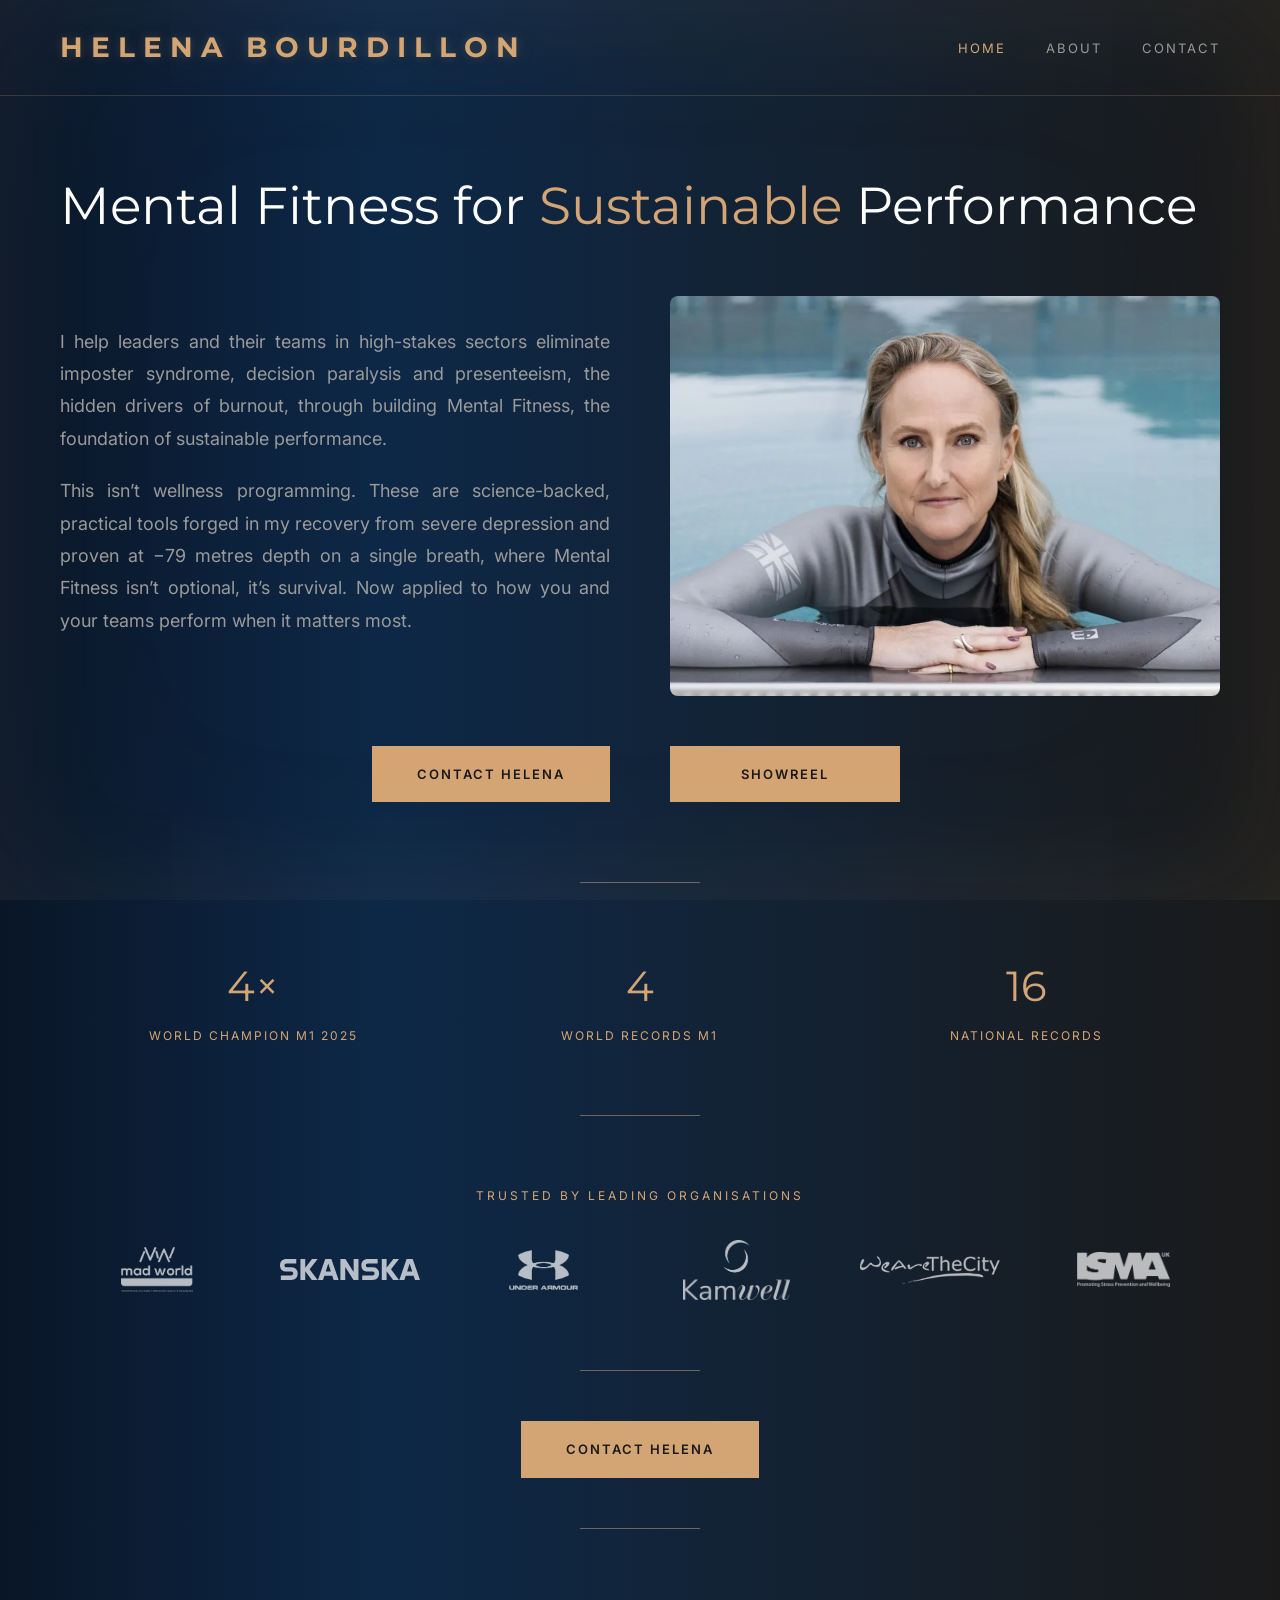
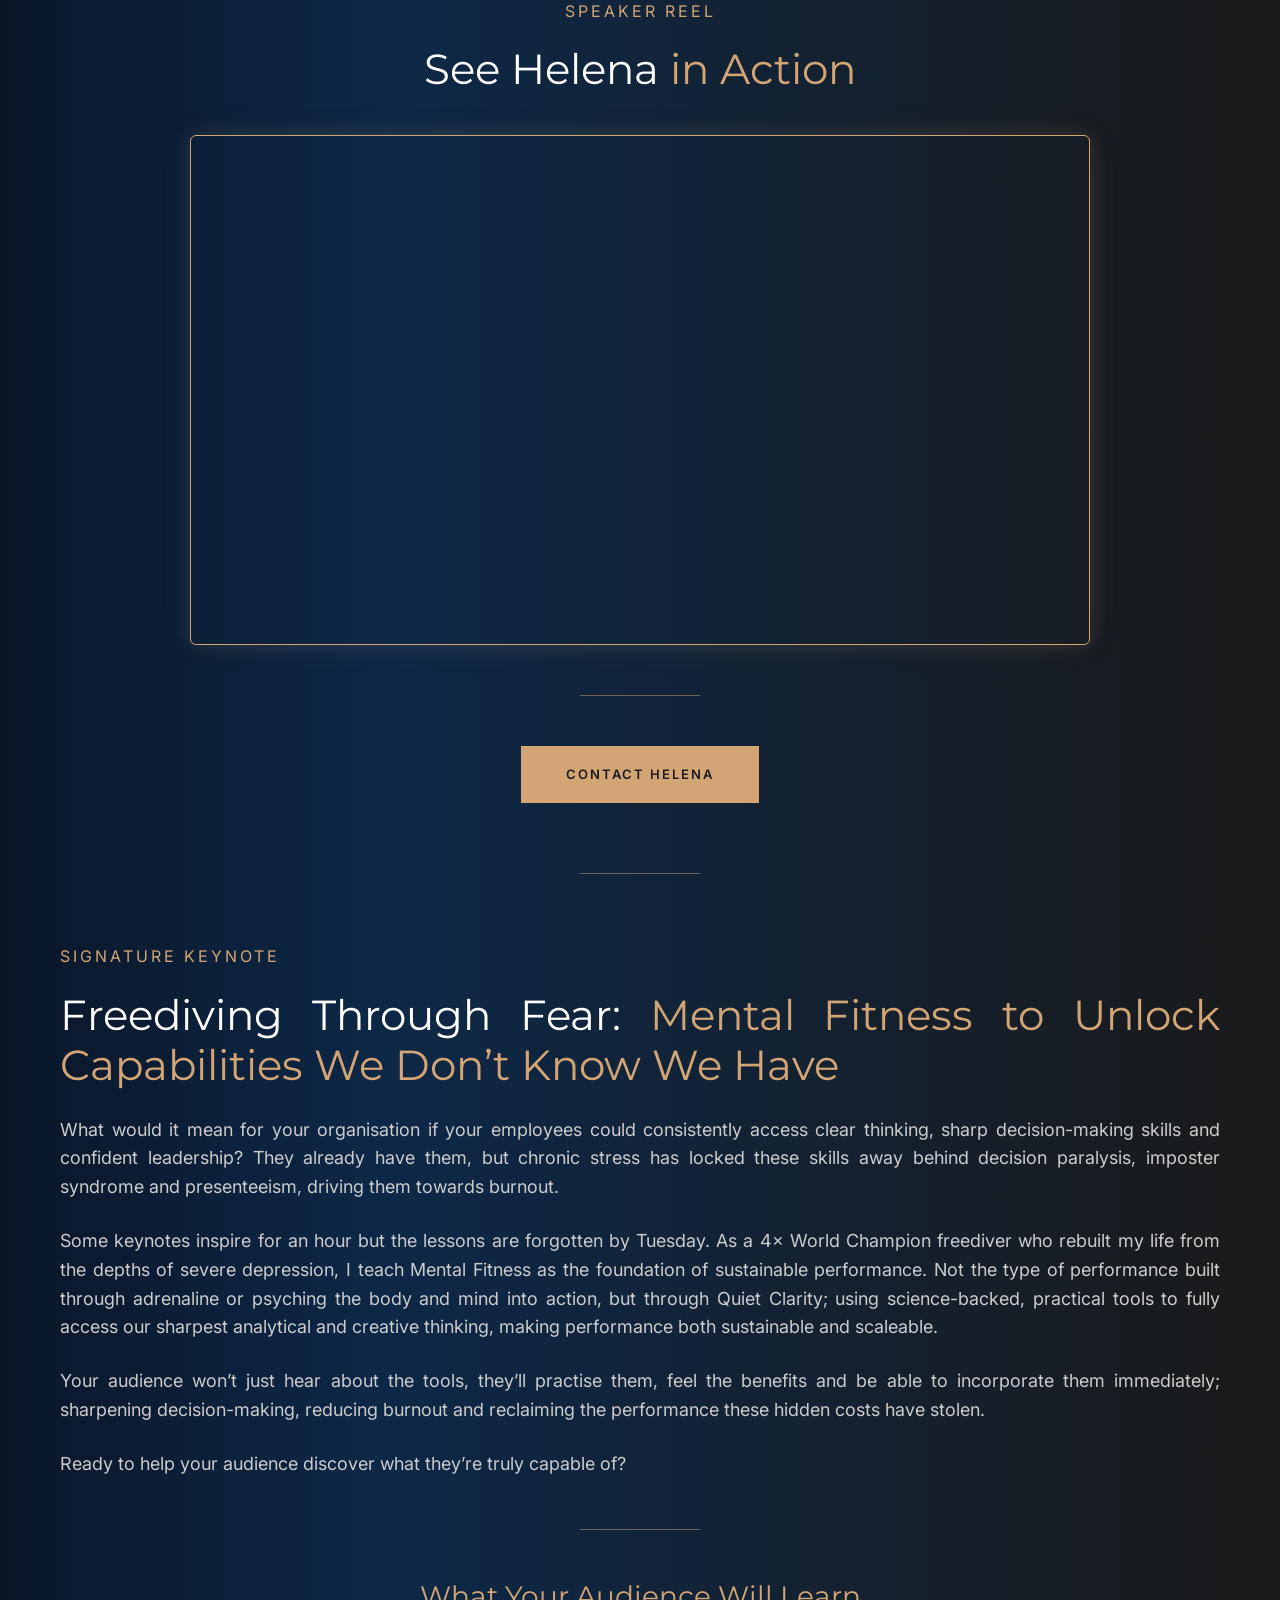
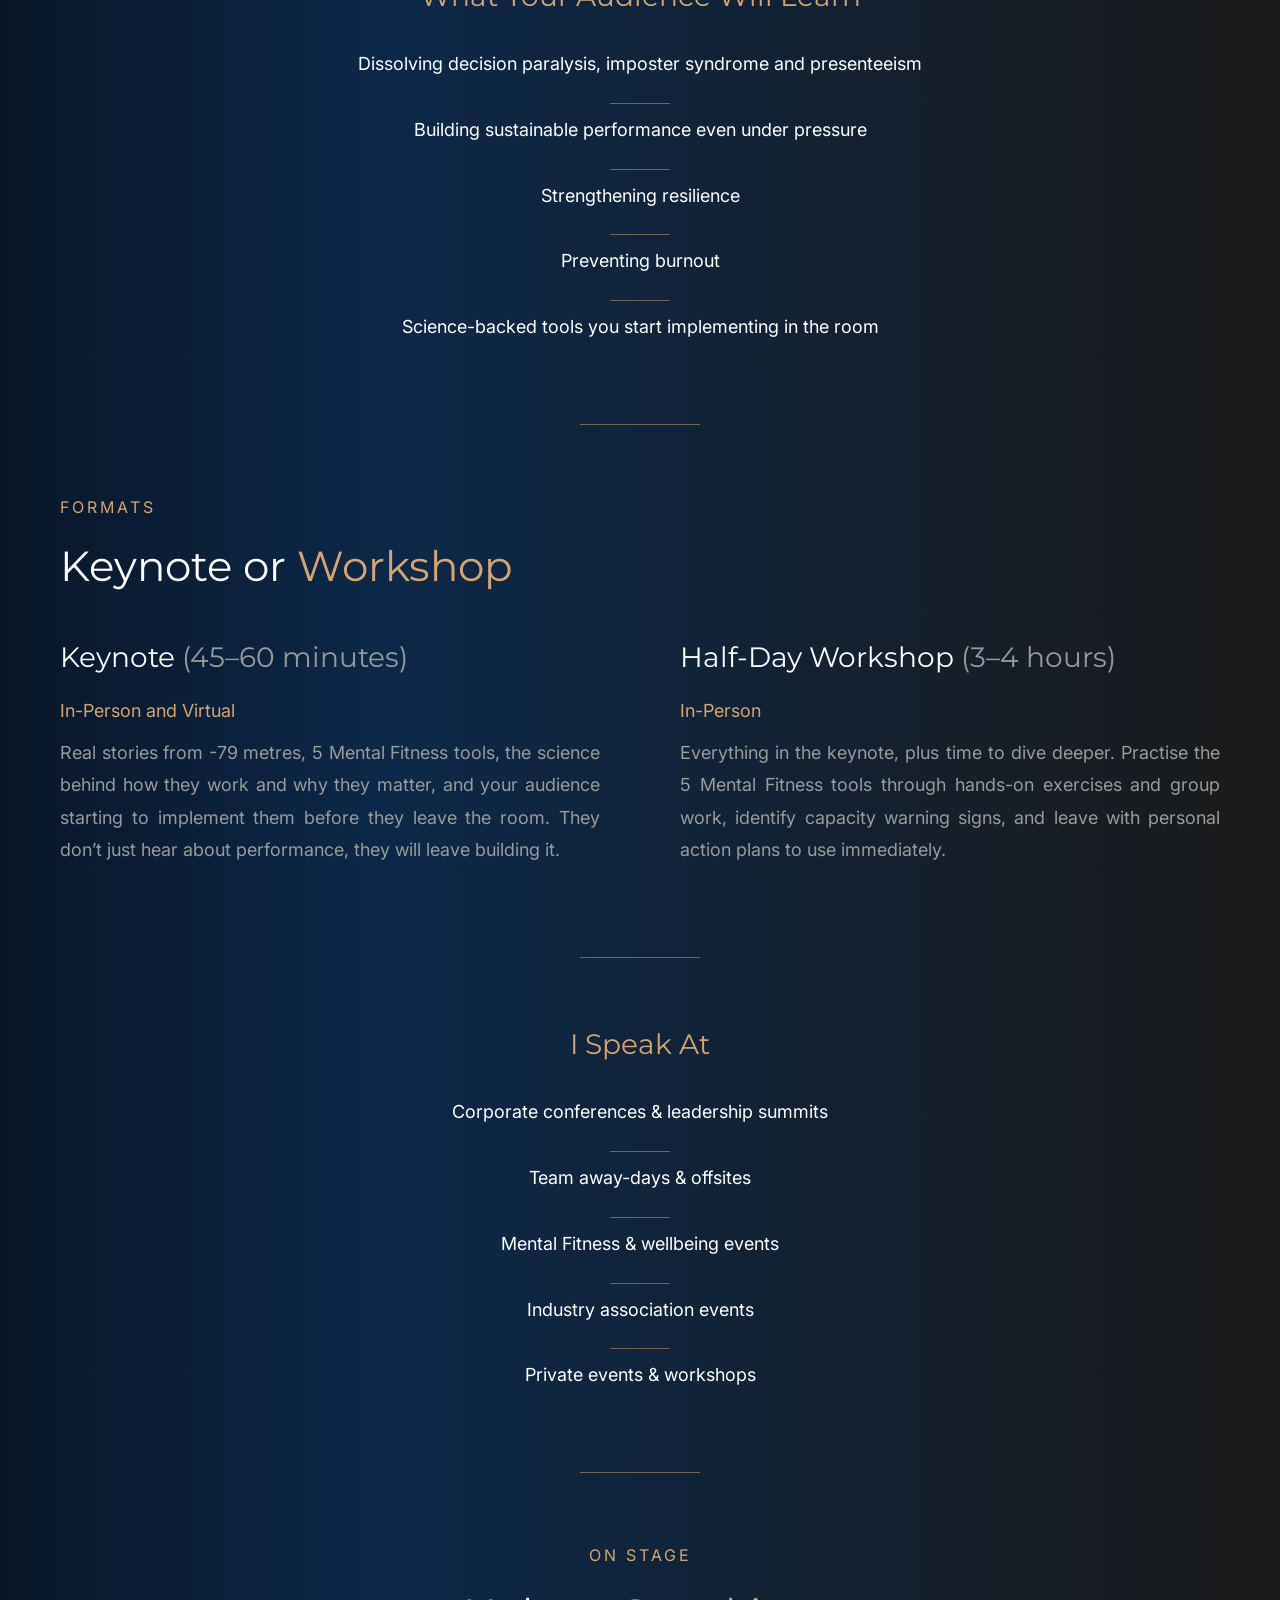
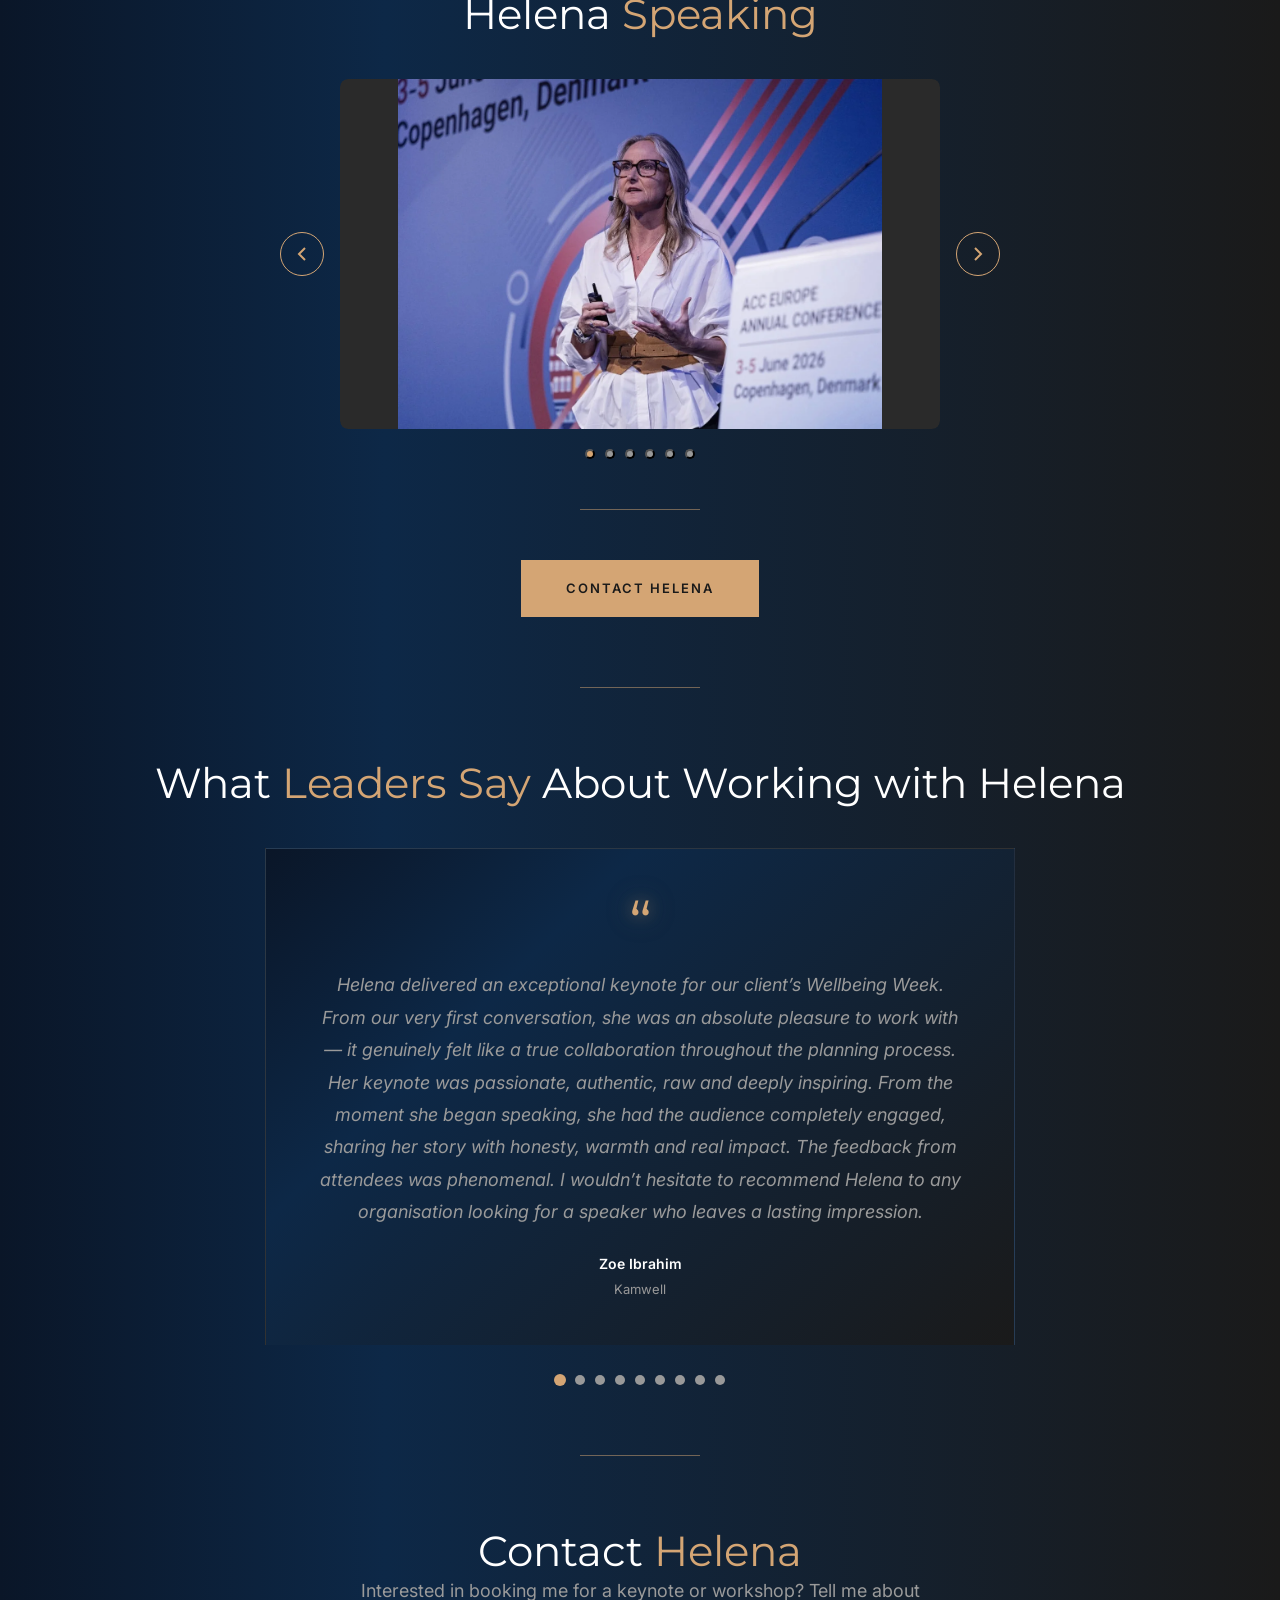
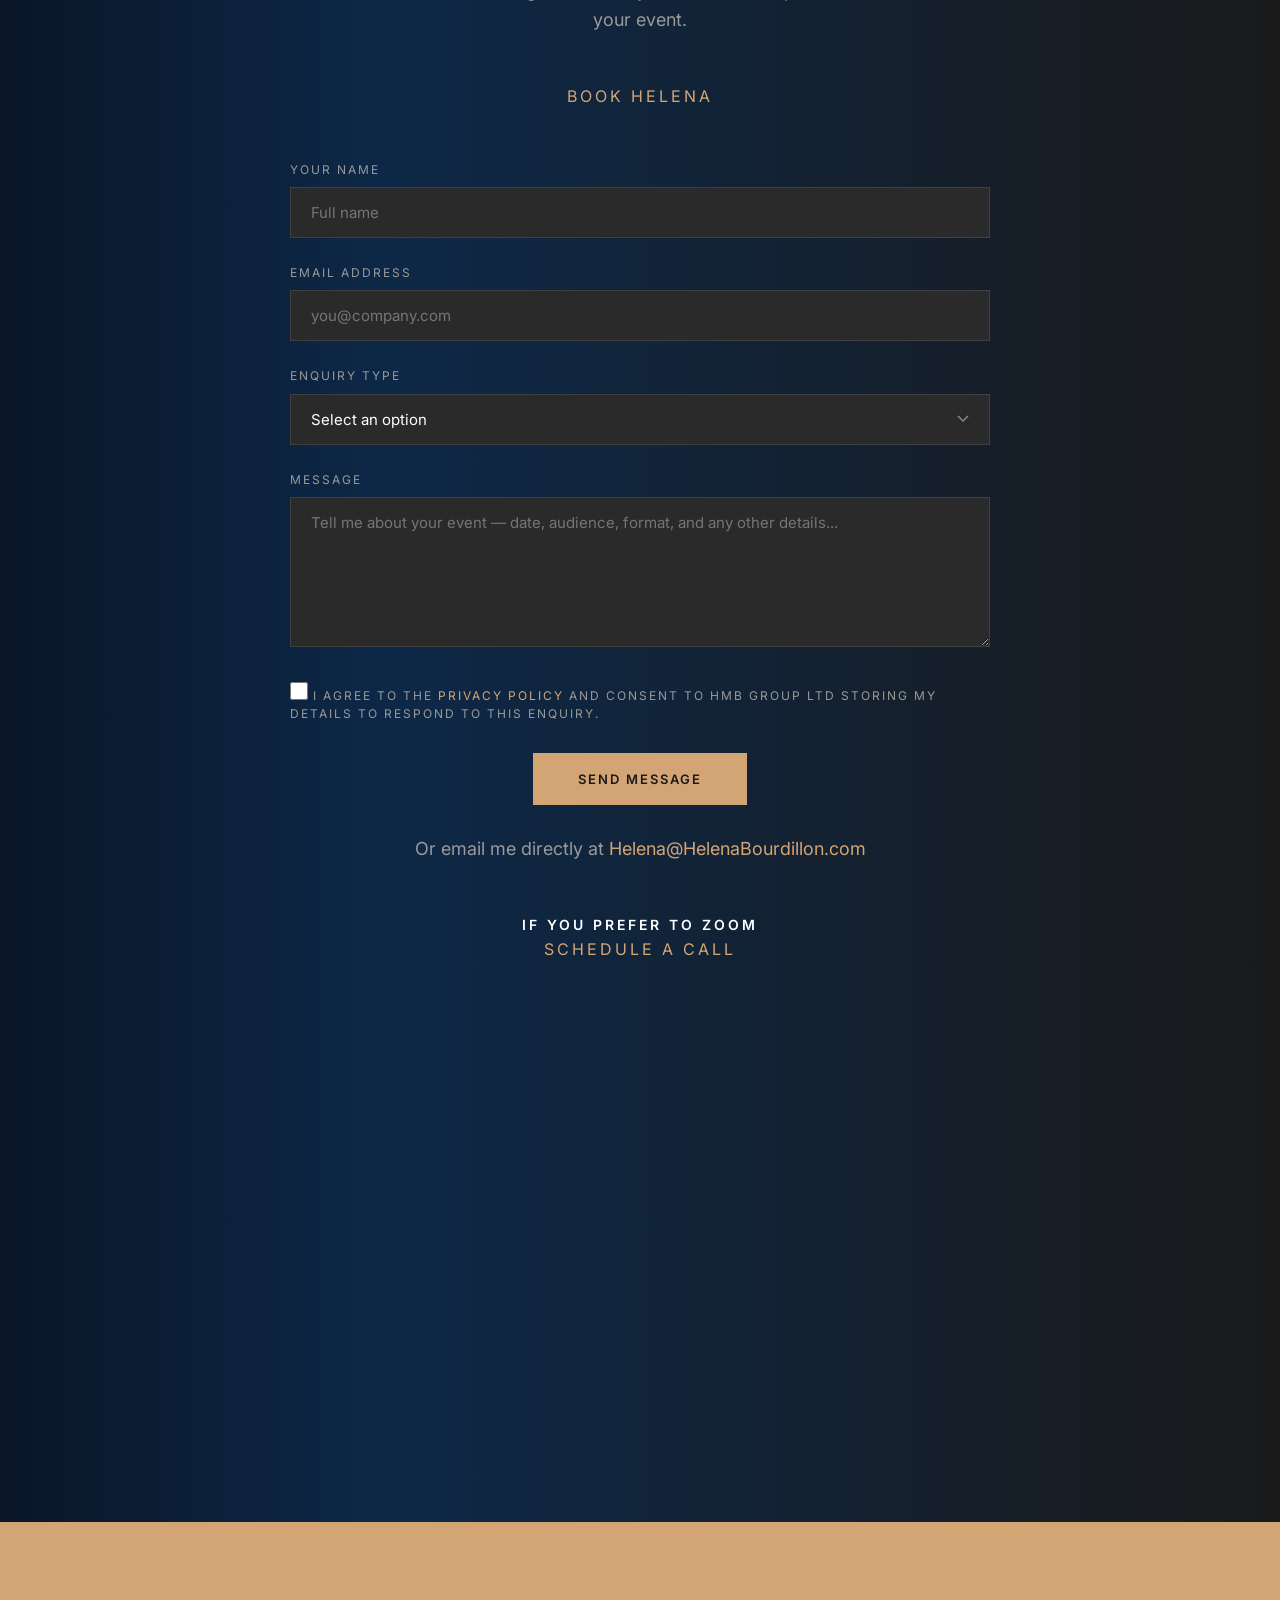
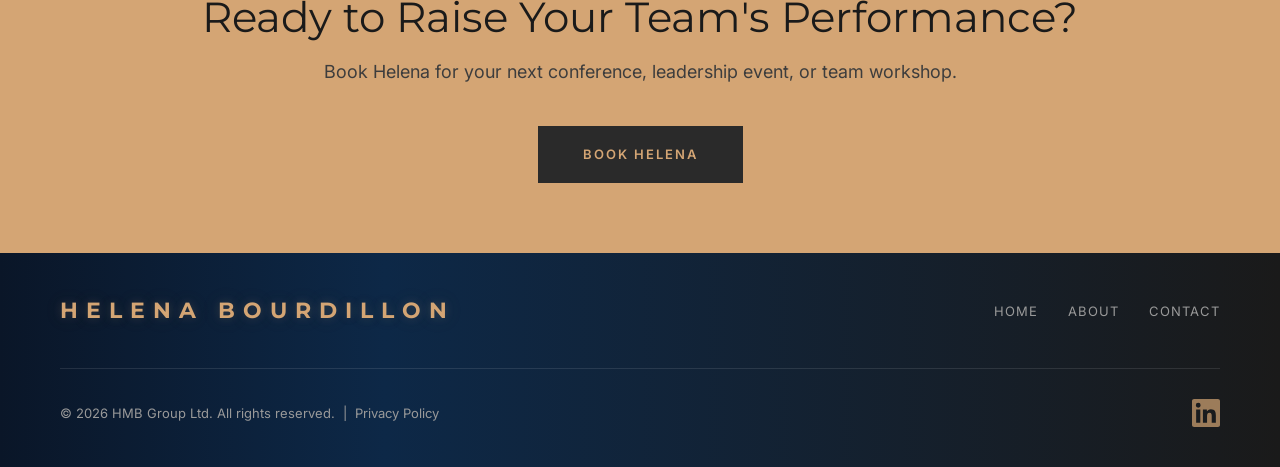
==== index.html @ b1f52c57 "Increase Kamwell logo height to 60px Co-Authored-By: Claude Sonnet 4.6 <noreply@anthropic.com>" ====
<!DOCTYPE html>
<!-- Helena Bourdillon Speaker Site -->
<html lang="en">
<head>
    <meta charset="UTF-8">
    <meta name="viewport" content="width=device-width, initial-scale=1.0">
    <title>Helena Bourdillon — Keynote Speaker | Mental Fitness for High-Stakes Performance</title>
    <meta name="description" content="Helena Bourdillon is a 4x World Champion freediver and keynote speaker helping leaders and teams perform under pressure, prevent burnout, and build lasting resilience.">
    <link rel="canonical" href="https://helenabourdillon.com">
    <meta property="og:title" content="Helena Bourdillon — Keynote Speaker">
    <meta property="og:description" content="Mental Fitness for High-Stakes Performance. 4x World Champion freediver helping leaders thrive under pressure.">
    <meta property="og:type" content="website">
    <meta property="og:url" content="https://helenabourdillon.com">
    <meta property="og:image" content="https://helenabourdillon.com/images/helena-portrait.jpeg">
    <meta property="og:site_name" content="Helena Bourdillon">
    <meta name="twitter:card" content="summary_large_image">
    <meta name="twitter:title" content="Helena Bourdillon — Keynote Speaker">
    <meta name="twitter:description" content="Mental Fitness for High-Stakes Performance. 4x World Champion freediver helping leaders thrive under pressure.">
    <meta name="twitter:image" content="https://helenabourdillon.com/images/helena-portrait.jpeg">
<script type="application/ld+json">
    {
        "@context": "https://schema.org",
        "@type": "Person",
        "name": "Helena Bourdillon",
        "url": "https://helenabourdillon.com",
        "image": "https://helenabourdillon.com/images/helena-portrait.jpeg",
        "jobTitle": "Keynote Speaker",
        "description": "4x World Champion freediver and keynote speaker on mental fitness, resilience, and sustainable performance.",
        "sameAs": [
            "https://www.linkedin.com/in/helenabourdillon/"
        ],
        "knowsAbout": ["Mental Fitness", "Resilience", "High Performance", "Freediving", "Burnout Prevention", "Breathwork"],
        "hasOccupation": {
            "@type": "Occupation",
            "name": "Keynote Speaker"
        },
        "award": [
            "4x World Champion Freediver M1 2025",
            "4x World Record Holder M1",
            "16x National Record Holder"
        ]
    }
    </script>
    <link rel="icon" type="image/x-icon" href="/favicon.ico">
    <link rel="icon" type="image/svg+xml" href="/favicon.svg">
    <link rel="icon" type="image/png" sizes="32x32" href="/favicon-32x32.png">
    <link rel="icon" type="image/png" sizes="16x16" href="/favicon-16x16.png">
    <link rel="apple-touch-icon" sizes="180x180" href="/apple-touch-icon.png">
    <link rel="manifest" href="/site.webmanifest">
    <meta name="theme-color" content="#1a1a1a">
    <link rel="preconnect" href="https://fonts.googleapis.com">
    <link rel="preconnect" href="https://fonts.gstatic.com" crossorigin>
    <link href="https://fonts.googleapis.com/css2?family=Montserrat:wght@400;500;600;700&family=Playfair+Display:wght@400;600;700&family=Inter:wght@300;400;500;600&display=swap" rel="stylesheet" media="print" onload="this.media='all'">
    <link rel="stylesheet" href="css/styles.css">
</head>
<body class="page-home">

    <!-- Navigation -->
    <header class="site-header">
        <a href="index.html" class="logo">HELENA BOURDILLON</a>
        <nav>
            <ul class="nav-links">
                <li><a href="index.html" class="active">Home</a></li>
                <li><a href="about.html">About</a></li>
                <li><a href="#contact">Contact</a></li>
            </ul>
        </nav>
        <button class="nav-toggle" aria-label="Toggle navigation">
            <span></span>
            <span></span>
            <span></span>
        </button>
    </header>

    <main>

    <!-- Hero Section -->
    <section class="hero">
        <h1>Mental Fitness for <span class="gold">Sustainable</span> Performance</h1>
        <div class="hero-content">
            <p>I help leaders and their teams in high-stakes sectors eliminate imposter syndrome, decision paralysis and presenteeism, the hidden drivers of burnout, through building Mental Fitness, the foundation of sustainable performance.</p>
            <p>This isn&rsquo;t wellness programming. These are science-backed, practical tools forged in my recovery from severe depression and proven at &minus;79 metres depth on a single breath, where Mental Fitness isn&rsquo;t optional, it&rsquo;s survival. Now applied to how you and your teams perform when it matters most.</p>
        </div>
        <div class="hero-image">
            <img src="images/helena-portrait.webp" alt="Helena Bourdillon — 4x World Champion Freediver and Keynote Speaker" width="1200" height="747" loading="eager">
        </div>
    </section>

    <div class="hero-buttons">
        <a href="#contact" class="btn btn-primary">Contact Helena</a>
        <a href="#showreel" class="btn btn-primary">Showreel</a>
    </div>

    <div class="section-divider hero-divider"></div>

    <!-- Credentials Strip -->
    <section class="credentials-section">
        <div class="credentials">
            <div class="credential">
                <div class="credential-number">4&times;</div>
                <div class="credential-label">World Champion M1 2025</div>
            </div>
            <div class="credential">
                <div class="credential-number">4</div>
                <div class="credential-label">World Records M1</div>
            </div>
            <div class="credential">
                <div class="credential-number">16</div>
                <div class="credential-label">National Records</div>
            </div>
        </div>
    </section>

    <div class="section-divider credentials-divider"></div>

    <!-- Client Logos -->
    <section class="logos-section">
        <div class="logos-label">Trusted By Leading Organisations</div>
        <div class="logos-grid">
            <img src="images/logos/mad-world-summit-logo-white.webp" alt="MAD World Summit" class="client-logo" style="height: 45px; max-width: 180px;" width="200" height="125" loading="lazy">
            <img src="images/logos/skanska-logo.svg" alt="Skanska" class="client-logo" style="height: 22px;" width="200" height="22" loading="lazy">
            <img src="images/logos/under-armour-logo-white.webp" alt="Under Armour" class="client-logo" style="height: 40px;" width="200" height="117" loading="lazy">
            <img src="images/logos/kamwell-logo.webp" alt="Kamwell" class="client-logo" style="height: 60px;" width="200" height="112" loading="lazy">
            <img src="images/logos/wearethecity-logo-white.webp" alt="WeAreTheCity" class="client-logo" style="height: 28px;" width="200" height="40" loading="lazy">
            <img src="images/logos/isma-logo-white.webp" alt="ISMA" class="client-logo" style="height: 35px;" width="200" height="75" loading="lazy">
        </div>
    </section>

    <!-- Contact Button -->
    <div class="section-divider"></div>
    <div style="text-align: center; padding: 0;">
        <a href="#contact" class="btn btn-primary">Contact Helena</a>
    </div>
    <div class="section-divider"></div>

    <!-- Speaker Showreel -->
    <section id="showreel" class="section" style="text-align: center;">
        <div class="container" style="max-width: 900px;">
            <div class="section-label fade-in">Speaker Reel</div>
            <h2 class="fade-in">See Helena <span class="gold">in Action</span></h2>
            <div class="video-embed fade-in" style="margin: 40px auto;">
                <div style="padding: 56.25% 0 0 0; position: relative;">
                    <iframe src="https://player.vimeo.com/video/1167673586?title=0&byline=0&portrait=0" style="position: absolute; top: 0; left: 0; width: 100%; height: 100%;" frameborder="0" allow="autoplay; fullscreen; picture-in-picture" allowfullscreen title="Helena Bourdillon Speaker Showreel"></iframe>
                </div>
            </div>
            <div class="section-divider"></div>
            <div style="text-align: center; padding: 0;">
                <a href="#contact" class="btn btn-primary">Contact Helena</a>
            </div>
        </div>
    </section>

    <div class="section-divider"></div>

    <!-- Signature Keynote -->
    <section class="section">
        <div class="container">
            <div class="fade-in">
                <div class="section-label">Signature Keynote</div>
                <h2 style="text-align: justify; text-justify: inter-word;">Freediving Through Fear: <span class="gold">Mental Fitness to Unlock Capabilities We Don&rsquo;t Know We Have</span></h2>
                <p style="margin-top: 25px; text-align: justify; color: #cccccc;">What would it mean for your organisation if your employees could consistently access clear thinking, sharp decision-making skills and confident leadership? They already have them, but chronic stress has locked these skills away behind decision paralysis, imposter syndrome and presenteeism, driving them towards burnout.</p>
                <p style="text-align: justify; margin-top: 25px; color: #cccccc;">Some keynotes inspire for an hour but the lessons are forgotten by Tuesday. As a 4&times; World Champion freediver who rebuilt my life from the depths of severe depression, I teach Mental Fitness as the foundation of sustainable performance. Not the type of performance built through adrenaline or psyching the body and mind into action, but through Quiet Clarity; using science-backed, practical tools to fully access our sharpest analytical and creative thinking, making performance both sustainable and scaleable.</p>
                <p style="text-align: justify; margin-top: 25px; color: #cccccc;">Your audience won&rsquo;t just hear about the tools, they&rsquo;ll practise them, feel the benefits and be able to incorporate them immediately; sharpening decision-making, reducing burnout and reclaiming the performance these hidden costs have stolen.</p>
                <p style="text-align: justify; margin-top: 25px; color: #cccccc;">Ready to help your audience discover what they&rsquo;re truly capable of?</p>
            </div>
            <div class="section-divider"></div>
            <div class="fade-in audience-learn" style="margin-top: 0; text-align: center;">
                <h3 style="color: var(--color-gold);">What Your Audience Will Learn</h3>
                <div class="keynote-points-centred">
                    <p>Dissolving decision paralysis, imposter syndrome and presenteeism</p>
                    <p>Building sustainable performance even under pressure</p>
                    <p>Strengthening resilience</p>
                    <p>Preventing burnout</p>
                    <p>Science-backed tools you start implementing in the room</p>
                </div>
            </div>
        </div>
    </section>

    <div class="section-divider"></div>

    <!-- Formats -->
    <section class="section">
        <div class="container">
            <div class="fade-in" style="margin-bottom: 50px;">
                <div class="section-label">Formats</div>
                <h2>Keynote or <span class="gold">Workshop</span></h2>
            </div>
            <div class="content-grid fade-in">
                <div class="content-block">
                    <h3>Keynote <span style="color: var(--color-text-muted);">(45–60 minutes)</span></h3>
                    <p style="color: var(--color-gold); margin-bottom: 10px;">In-Person and Virtual</p>
                    <p>Real stories from -79 metres, 5 Mental Fitness tools, the science behind how they work and why they matter, and your audience starting to implement them before they leave the room. They don&rsquo;t just hear about performance, they will leave building it.</p>
                </div>
                <div class="content-block">
                    <h3>Half-Day Workshop <span style="color: var(--color-text-muted);">(3–4 hours)</span></h3>
                    <p style="color: var(--color-gold); margin-bottom: 10px;">In-Person</p>
                    <p>Everything in the keynote, plus time to dive deeper. Practise the 5 Mental Fitness tools through hands-on exercises and group work, identify capacity warning signs, and leave with personal action plans to use immediately.</p>
                </div>
            </div>
        </div>
    </section>

    <div class="section-divider"></div>

    <!-- I Speak At -->
    <section class="section">
        <div class="container">
            <div class="fade-in" style="text-align: center;">
                <h3 style="color: var(--color-gold);">I Speak At</h3>
                <div class="keynote-points-centred">
                    <p>Corporate conferences &amp; leadership summits</p>
                    <p>Team away-days &amp; offsites</p>
                    <p>Mental Fitness &amp; wellbeing events</p>
                    <p>Industry association events</p>
                    <p>Private events &amp; workshops</p>
                </div>
            </div>
        </div>
    </section>

    <div class="section-divider"></div>

    <!-- Speaking Photos -->
    <section class="section" style="text-align: center;">
        <div class="container" style="max-width: 600px;">
            <div class="section-label fade-in">On Stage</div>
            <h2 class="fade-in">Helena <span class="gold">Speaking</span></h2>
            <div class="image-carousel fade-in" style="margin-top: 40px;">
                <div class="image-carousel-container">
                    <button class="carousel-btn carousel-btn-prev" aria-label="Previous photo">
                        <svg width="24" height="24" viewBox="0 0 24 24" fill="none" stroke="currentColor" stroke-width="2"><polyline points="15 18 9 12 15 6"/></svg>
                    </button>
                    <div class="image-carousel-track">
                        <div class="image-carousel-slide contain active">
                            <img src="images/speaking/acc-copenhagen-1.webp" alt="Helena speaking at ACC Europe Annual Conference, Copenhagen" width="1200" height="800" loading="lazy">
                        </div>
                        <div class="image-carousel-slide">
                            <img src="images/speaking/senior-leaders-summit.webp" alt="Helena speaking at the Senior Leaders Summit" width="2000" height="1372" loading="lazy">
                        </div>
                        <div class="image-carousel-slide">
                            <img src="images/speaking/rics-audience.webp" alt="Helena speaking to an audience at RICS" width="2000" height="1088" loading="lazy">
                        </div>
                        <div class="image-carousel-slide contain">
                            <img src="images/speaking/acc-copenhagen-2.webp" alt="Helena presenting at ACC Europe Annual Conference, Copenhagen" width="1200" height="800" loading="lazy">
                        </div>
                        <div class="image-carousel-slide">
                            <img src="images/speaking/herworld-london.webp" alt="Helena presenting at HERWorld London" width="1061" height="883" loading="lazy">
                        </div>
                        <div class="image-carousel-slide contain">
                            <img src="images/speaking/rics-podium.webp" alt="Helena at the RICS podium" width="1760" height="2000" loading="lazy">
                        </div>
                    </div>
                    <button class="carousel-btn carousel-btn-next" aria-label="Next photo">
                        <svg width="24" height="24" viewBox="0 0 24 24" fill="none" stroke="currentColor" stroke-width="2"><polyline points="9 18 15 12 9 6"/></svg>
                    </button>
                </div>
                <div class="image-carousel-dots"></div>
            </div>
            <div class="section-divider"></div>
            <div style="text-align: center; padding: 0;">
                <a href="#contact" class="btn btn-primary">Contact Helena</a>
            </div>
        </div>
    </section>

    <div class="section-divider"></div>

    <!-- Testimonials -->
    <section class="section">
        <div class="container">
            <h2 style="text-align: center; margin-bottom: 10px;">What <span class="gold">Leaders Say</span> About Working with Helena</h2>
            <div class="carousel fade-in">
                <div class="carousel-container">
                    <button class="carousel-btn carousel-btn-prev" aria-label="Previous testimonial">
                        <svg width="24" height="24" viewBox="0 0 24 24" fill="none" stroke="currentColor" stroke-width="2"><polyline points="15 18 9 12 15 6"/></svg>
                    </button>
                    <div class="carousel-track">
                        <div class="testimonial-card">
                            <div class="testimonial-quote-mark">&ldquo;</div>
                            <p class="testimonial-text">Helena delivered an exceptional keynote for our client&rsquo;s Wellbeing Week. From our very first conversation, she was an absolute pleasure to work with &mdash; it genuinely felt like a true collaboration throughout the planning process. Her keynote was passionate, authentic, raw and deeply inspiring. From the moment she began speaking, she had the audience completely engaged, sharing her story with honesty, warmth and real impact. The feedback from attendees was phenomenal. I wouldn&rsquo;t hesitate to recommend Helena to any organisation looking for a speaker who leaves a lasting impression.</p>
                            <div class="testimonial-author">Zoe Ibrahim</div>
                            <div class="testimonial-role">Kamwell</div>
                        </div>
                        <div class="testimonial-card">
                            <div class="testimonial-quote-mark">&ldquo;</div>
                            <p class="testimonial-text">Engaging, powerful, instructional and practical&hellip; sends a powerful message.</p>
                            <div class="testimonial-author">Karl Petre, Cala</div>
                            <div class="testimonial-role">Leadership Summit @ The Safety, Health and Wellbeing Show</div>
                        </div>
                        <div class="testimonial-card">
                            <div class="testimonial-quote-mark">&ldquo;</div>
                            <p class="testimonial-text">Helena&rsquo;s talk was unforgettable and thought provoking. She showed that we can all overcome really difficult moments in our own personal or business life. People are at the very heart of all high performing teams whether it is an international freediving competition or running a construction business. We need both oxygen and cash to keep us all healthy.</p>
                            <div class="testimonial-author">Keith Jones</div>
                            <div class="testimonial-role">Skanska UK</div>
                        </div>
                        <div class="testimonial-card">
                            <div class="testimonial-quote-mark">&ldquo;</div>
                            <p class="testimonial-text">Each and every one of us is downplaying ourselves. People need to unlock their potential.</p>
                            <div class="testimonial-author">Marcel van Leeuwen</div>
                            <div class="testimonial-role">Under Armour</div>
                        </div>
                        <div class="testimonial-card">
                            <div class="testimonial-quote-mark">&ldquo;</div>
                            <p class="testimonial-text">Very engaging and inspiring. The tools Helena provides are remarkable and very easy to practice. Her story is genuine and beautiful, revealing the true and daily struggles we all have and how powerful our body and mind are to find joy and purpose.</p>
                            <div class="testimonial-author">Cezara Zota</div>
                            <div class="testimonial-role">Under Armour</div>
                        </div>
                        <div class="testimonial-card">
                            <div class="testimonial-quote-mark">&ldquo;</div>
                            <p class="testimonial-text">Insightful, moving and inspiring. Thank you for bravely sharing your story and opening up important discussions around a sensitive issue. I received wonderful feedback about your talk.</p>
                            <div class="testimonial-author">Salma Chaudhury</div>
                            <div class="testimonial-role">British Orthopaedic Association</div>
                        </div>
                        <div class="testimonial-card">
                            <div class="testimonial-quote-mark">&ldquo;</div>
                            <p class="testimonial-text">One of the most authentic, courageous, and determined people I have ever met.</p>
                            <div class="testimonial-author">Patrick Olszowski</div>
                            <div class="testimonial-role">CEO, Light The Fuse</div>
                        </div>
                        <div class="testimonial-card">
                            <div class="testimonial-quote-mark">&ldquo;</div>
                            <p class="testimonial-text">A truly inspiring talk. Helena spoke about her mental health journey and how freediving helped her, sharing techniques to combat anxiety and strengthen mental wellbeing long term. It was a very personal and passionate talk which had a profound resonance with her audience.</p>
                            <div class="testimonial-author">Annie Taylor</div>
                            <div class="testimonial-role">St Giles Gems WI</div>
                        </div>
                        <div class="testimonial-card">
                            <div class="testimonial-quote-mark">&ldquo;</div>
                            <p class="testimonial-text">Helena&rsquo;s unforgettable speech at the International Women&rsquo;s Day event in London was one to remember. She shared her story in an articulate, poignant, compulsive yet funny way which had the large audience gripped. Whether it was revealing her life-long mental struggle with depression and anxiety or depicting what happens during one of her championship free dives, Helena had the crowd in her hand and you could hear a pin drop. What a fantastic person and an even better story!</p>
                            <div class="testimonial-author">Tim Wotton</div>
                            <div class="testimonial-role">Emcee, Pink Petro HERWorld London</div>
                        </div>
                    </div>
                    <button class="carousel-btn carousel-btn-next" aria-label="Next testimonial">
                        <svg width="24" height="24" viewBox="0 0 24 24" fill="none" stroke="currentColor" stroke-width="2"><polyline points="9 18 15 12 9 6"/></svg>
                    </button>
                </div>
                <div class="carousel-dots"></div>
            </div>
        </div>
    </section>

    <div class="section-divider"></div>

    <!-- Contact Section -->
    <section id="contact" class="section">
        <div class="container">
            <div class="page-header" style="padding: 0 0 30px;">
                <h2>Contact <span class="gold">Helena</span></h2>
                <p>Interested in booking me for a keynote or workshop? Tell me about your event.</p>
                <div class="section-label">Book Helena</div>
            </div>
        </div>
        <div class="container" style="max-width: 700px;">
            <div class="fade-in">
                <form action="https://formspree.io/f/mlgwngnw" method="POST" id="contact-form">
                    <input type="text" name="_gotcha" style="display:none" tabindex="-1" autocomplete="off">
                    <div class="form-group">
                        <label for="name">Your Name</label>
                        <input type="text" id="name" name="name" required placeholder="Full name" minlength="2" maxlength="100">
                    </div>
                    <div class="form-group">
                        <label for="email">Email Address</label>
                        <input type="email" id="email" name="email" required placeholder="you@company.com">
                    </div>
                    <div class="form-group">
                        <label for="subject">Enquiry Type</label>
                        <select id="subject" name="subject" required>
                            <option value="" disabled selected>Select an option</option>
                            <option value="Keynote Booking">Keynote Booking</option>
                            <option value="Workshop Enquiry">Workshop Enquiry</option>
                            <option value="Media / Press">Media / Press</option>
                            <option value="Other">Other</option>
                        </select>
                    </div>
                    <div class="form-group">
                        <label for="message">Message</label>
                        <textarea id="message" name="message" required placeholder="Tell me about your event — date, audience, format, and any other details..."></textarea>
                    </div>
                    <div class="form-group form-consent">
                        <label class="consent-label">
                            <input type="checkbox" name="consent" required>
                            <span>I agree to the <a href="privacy.html" style="color: var(--color-gold);">Privacy Policy</a> and consent to HMB Group Ltd storing my details to respond to this enquiry.</span>
                        </label>
                    </div>

                    <div style="text-align: center;">
                        <button type="submit" class="btn btn-primary">Send Message</button>
                    </div>
                </form>
                <p style="text-align: center; margin-top: 30px; color: var(--color-text-secondary);">Or email me directly at <a href="mailto:Helena@HelenaBourdillon.com" style="color: var(--color-gold);">Helena@HelenaBourdillon.com</a></p>
                <p style="text-align: center; margin-top: 50px; margin-bottom: -20px; font-size: 14px; font-weight: 600; color: #ffffff; letter-spacing: 3px; text-transform: uppercase;">If You Prefer to Zoom</p>
            </div>
        </div>
    </section>

    <!-- Book a Call -->
    <section class="section" id="book-a-call" style="padding-top: 0;">
        <div class="container">
            <div class="fade-in" style="text-align: center; margin-bottom: 40px;">
                <div class="section-label">Schedule a Call</div>
            </div>
            <div class="fade-in">
                <!-- Cal inline embed code -->
                <div id="my-cal-inline" style="width:100%;height:500px;overflow:scroll"></div>
                <script type="text/javascript">
                (function (C, A, L) { let p = function (a, ar) { a.q.push(ar); }; let d = C.document; C.Cal = C.Cal || function () { let cal = C.Cal; let ar = arguments; if (!cal.loaded) { cal.ns = {}; cal.q = cal.q || []; d.head.appendChild(d.createElement("script")).src = A; cal.loaded = true; } if (ar[0] === L) { const api = function () { p(api, arguments); }; const namespace = ar[1]; api.q = api.q || []; if(typeof namespace === "string"){cal.ns[namespace] = cal.ns[namespace] || api;p(cal.ns[namespace], ar);p(cal, ["initNamespace", namespace]);} else p(cal, ar); return;} p(cal, ar); }; })(window, "https://app.cal.com/embed/embed.js", "init");
                Cal("init", {origin:"https://cal.com"});
                Cal("inline", {
                  elementOrSelector:"#my-cal-inline",
                  calLink: "helenabourdillon",
                  layout: "month_view",
                  config: {
                    theme: "dark"
                  }
                });
                Cal("ui", {"hideEventTypeDetails":false,"layout":"month_view"});
                </script>
            </div>
        </div>
    </section>

    <!-- Contact CTA -->
    <section class="section-gold">
        <div class="cta-section">
            <h2>Ready to Raise Your Team's Performance?</h2>
            <p>Book Helena for your next conference, leadership event, or team workshop.</p>
            <a href="#contact" class="btn btn-dark">Book Helena</a>
        </div>
    </section>

    </main>

    <!-- Footer -->
    <footer class="site-footer">
        <div class="footer-content">
            <a href="index.html" class="footer-logo">HELENA BOURDILLON</a>
            <ul class="footer-links">
                <li><a href="index.html">Home</a></li>
                <li><a href="about.html">About</a></li>
                <li><a href="#contact">Contact</a></li>
            </ul>
        </div>
        <div class="footer-bottom">
            <span>&copy; 2026 HMB Group Ltd. All rights reserved. &nbsp;|&nbsp; <a href="privacy.html">Privacy Policy</a></span>
            <div class="social-links">
                <a href="https://www.linkedin.com/in/helenabourdillon/" target="_blank" rel="noopener" aria-label="LinkedIn"><svg width="28" height="28" viewBox="0 0 24 24" fill="#d4a574"><path d="M20.447 20.452h-3.554v-5.569c0-1.328-.027-3.037-1.852-3.037-1.853 0-2.136 1.445-2.136 2.939v5.667H9.351V9h3.414v1.561h.046c.477-.9 1.637-1.85 3.37-1.85 3.601 0 4.267 2.37 4.267 5.455v6.286zM5.337 7.433a2.062 2.062 0 01-2.063-2.065 2.064 2.064 0 112.063 2.065zm1.782 13.019H3.555V9h3.564v11.452zM22.225 0H1.771C.792 0 0 .774 0 1.729v20.542C0 23.227.792 24 1.771 24h20.451C23.2 24 24 23.227 24 22.271V1.729C24 .774 23.2 0 22.222 0h.003z"/></svg></a>
            </div>
        </div>
    </footer>

    <script src="js/main.js"></script>
    <script defer src="/_vercel/insights/script.js"></script>
</body>
</html>
---- css/styles.css ----
/* ============================================
   Helena Bourdillon — Speaker Website
   Design System & Styles
   ============================================ */

/* --- CSS Custom Properties --- */
:root {
    --color-bg: #1a1a1a;
    --color-bg-dark: #0d0d0d;
    --color-bg-elevated: #2a2a2a;
    --color-gold: #d4a574;
    --color-gold-hover: #e8c49a;
    --color-text: #ffffff;
    --color-text-secondary: #9a9a9a;
    --color-text-muted: #999999;
    --color-text-subtle: #aaaaaa;
    --color-border-gold: rgba(212, 165, 116, 0.2);
    --color-border-light: rgba(255, 255, 255, 0.1);
    --font-heading: 'Montserrat', sans-serif;
    --font-body: 'Inter', sans-serif;
    --font-logo: 'Montserrat', sans-serif;
}

/* --- Reset & Base --- */
*, *::before, *::after {
    margin: 0;
    padding: 0;
    box-sizing: border-box;
}

html {
    scroll-behavior: smooth;
}

body {
    font-family: var(--font-body);
    font-size: 18px;
    background: var(--color-bg);
    color: var(--color-text);
    line-height: 1.6;
    -webkit-font-smoothing: antialiased;
    -moz-osx-font-smoothing: grayscale;
}

/* --- Subtle Gold Edge Glow (Vignette) --- */
body::after {
    content: '';
    position: fixed;
    top: 0;
    left: 0;
    width: 100vw;
    height: 100vh;
    pointer-events: none;
    z-index: 9999;
    box-shadow: inset 0 0 120px rgba(232, 196, 154, 0.06),
                inset 0 0 300px rgba(232, 196, 154, 0.03);
}

img {
    max-width: 100%;
    height: auto;
    display: block;
}

a {
    color: inherit;
    text-decoration: none;
}

/* --- Typography --- */
h1, h2, h3, h4 {
    font-family: var(--font-heading);
    font-weight: 400;
    line-height: 1.2;
}

h1 { font-size: 52px; }
h2 { font-size: 42px; }
h3 { font-size: 28px; }
h4 { font-size: 20px; }

.gold { color: var(--color-gold); }

/* --- Buttons --- */
.btn {
    display: inline-block;
    padding: 18px 45px;
    font-size: 13px;
    letter-spacing: 2px;
    text-transform: uppercase;
    font-weight: 600;
    font-family: var(--font-body);
    transition: all 0.3s ease;
    cursor: pointer;
    border: none;
}

.btn-primary {
    background: var(--color-gold);
    color: var(--color-bg);
}

.btn-primary:hover {
    background: var(--color-gold-hover);
}

.btn-outline {
    background: transparent;
    border: 1px solid var(--color-gold);
    color: var(--color-gold);
}

.btn-outline:hover {
    background: var(--color-gold);
    color: var(--color-bg);
}

.btn-dark {
    background: var(--color-bg-elevated);
    color: var(--color-gold);
}

.btn-dark:hover {
    background: #333333;
    color: var(--color-gold-hover);
}

/* --- Navigation --- */
.site-header {
    display: flex;
    justify-content: space-between;
    align-items: center;
    padding: 25px 60px;
    border-bottom: 1px solid var(--color-border-gold);
    position: relative;
    z-index: 100;
}

.site-header.scrolled {
    background: rgba(10, 22, 40, 0.95);
    backdrop-filter: blur(10px);
    position: fixed;
    top: 0;
    left: 0;
    right: 0;
}

.logo {
    font-family: var(--font-logo);
    font-size: 28px;
    font-weight: 700;
    color: var(--color-gold);
    letter-spacing: 8px;
    text-transform: uppercase;
    text-shadow: 0 0 10px rgba(212, 165, 116, 0.2), 0 0 25px rgba(212, 165, 116, 0.12);
}

.nav-links {
    display: flex;
    gap: 40px;
    list-style: none;
}

.nav-links a {
    color: #999;
    font-size: 13px;
    letter-spacing: 2px;
    text-transform: uppercase;
    transition: color 0.3s;
}

.nav-links a:hover,
.nav-links a.active {
    color: var(--color-gold);
}

.nav-toggle {
    display: none;
    background: none;
    border: none;
    cursor: pointer;
    padding: 5px;
}

.nav-toggle span {
    display: block;
    width: 28px;
    height: 2px;
    background: var(--color-gold);
    margin: 6px 0;
    transition: all 0.3s;
}

.nav-toggle.open span:nth-child(1) {
    transform: rotate(45deg) translate(5px, 6px);
}

.nav-toggle.open span:nth-child(2) {
    opacity: 0;
}

.nav-toggle.open span:nth-child(3) {
    transform: rotate(-45deg) translate(5px, -6px);
}

/* --- Page Background Gradients --- */
.page-home,
.page-about {
    background: linear-gradient(to right, #0a1628 0%, #0d2847 30%, #1a1a1a 100%);
}

/* --- Hero Section --- */
.hero {
    display: grid;
    grid-template-columns: 1fr 1fr;
    align-items: start;
    padding: 60px;
    padding-top: 80px;
    padding-bottom: 30px;
    gap: 30px 60px;
}

.hero h1 {
    grid-column: 1 / -1;
    margin-bottom: 30px;
    line-height: 1.15;
}

.hero-content {
    display: flex;
    flex-direction: column;
    align-items: center;
    padding-top: 30px;
}

.hero-content p {
    font-size: 18px;
    color: var(--color-text-secondary);
    line-height: 1.8;
    margin-bottom: 20px;
    text-align: justify;
    align-self: stretch;
}

.hero-content p:last-of-type {
    margin-bottom: 0;
}

.hero-buttons {
    display: grid;
    grid-template-columns: 1fr 1fr;
    gap: 60px;
    padding: 20px 60px 30px;
}

.hero-buttons .btn {
    text-align: center;
    min-width: 230px;
}

.hero-buttons .btn:first-child {
    justify-self: end;
}

.hero-buttons .btn:last-child {
    justify-self: start;
}

.hero-image {
    height: 400px;
    border-radius: 8px;
    overflow: hidden;
}

.hero-image img {
    width: 100%;
    height: 100%;
    object-fit: cover;
    object-position: center top;
}

/* --- Credentials Strip --- */
.credentials-section {
    padding: 20px 60px;
}

.credentials {
    display: grid;
    grid-template-columns: repeat(3, 1fr);
    justify-items: center;
    max-width: 1200px;
    margin: 0 auto;
    text-align: center;
}

.credential-number {
    font-family: var(--font-heading);
    font-size: 42px;
    color: var(--color-gold);
}

.credential-label {
    font-size: 12px;
    color: var(--color-gold);
    text-transform: uppercase;
    letter-spacing: 2px;
    margin-top: 5px;
}

/* --- Client Logos --- */
.logos-section {
    background: transparent;
    padding: 20px 60px;
}

.logos-label {
    text-align: center;
    font-size: 12px;
    color: var(--color-gold);
    letter-spacing: 3px;
    text-transform: uppercase;
    margin-bottom: 35px;
}

.logos-grid {
    display: grid;
    grid-template-columns: repeat(6, 1fr);
    align-items: center;
    justify-items: center;
    max-width: 1200px;
    margin: 0 auto;
}

.client-logo {
    height: 30px;
    width: auto;
    max-width: 140px;
    object-fit: contain;
    filter: brightness(0) invert(1);
    opacity: 0.7;
    transition: opacity 0.3s;
}

.client-logo:hover {
    opacity: 1;
}

/* --- Section Divider --- */
.section-divider {
    width: 120px;
    height: 1px;
    background: var(--color-gold);
    margin: 50px auto;
    opacity: 0.5;
}

/* --- Section Styles --- */
.section {
    padding: 20px 60px;
}

.section-dark {
    background: var(--color-bg-dark);
}

.section-gold {
    background: var(--color-gold);
    color: var(--color-bg);
}

.section-label {
    font-size: 16px;
    color: var(--color-gold);
    letter-spacing: 3px;
    text-transform: uppercase;
    margin-bottom: 20px;
}

.section-title {
    margin-bottom: 20px;
}

.section-subtitle {
    font-size: 18px;
    color: var(--color-text-secondary);
    line-height: 1.8;
    max-width: 700px;
    text-align: justify;
}

.container {
    max-width: 1200px;
    margin: 0 auto;
}

/* --- Keynote Teaser --- */
.keynote-grid {
    display: grid;
    grid-template-columns: 1fr 1fr;
    gap: 50px;
    align-items: end;
    margin-top: 0;
}

.keynote-points {
    list-style: none;
    margin-top: 5px;
}

.keynote-points li {
    padding: 5px 0;
    padding-left: 30px;
    position: relative;
    color: var(--color-text-secondary);
    font-size: 18px;
    line-height: 1.6;
}

.keynote-points li::before {
    content: '';
    position: absolute;
    left: 0;
    top: 12px;
    width: 8px;
    height: 8px;
    background: var(--color-gold);
    border-radius: 50%;
}

.home-mobile-points {
    display: none;
}

/* --- I Speak At Grid --- */
.speak-at-grid {
    display: grid;
    grid-template-columns: 1fr 1fr;
    gap: 15px 60px;
    max-width: 700px;
    margin: 30px auto 0;
    text-align: center;
}

.speak-at-grid p {
    color: var(--color-text-secondary);
    font-size: 18px;
    margin: 0;
}

.keynote-points-centred {
    margin-top: 25px;
}

.keynote-points-centred p {
    color: #ffffff;
    font-size: 18px;
    font-weight: 400;
    line-height: 1.6;
    padding: 12px 0;
    text-align: center;
    margin: 0;
}

.keynote-points-centred p + p::before {
    content: '';
    display: block;
    width: 60px;
    height: 1px;
    background: var(--color-gold);
    opacity: 0.5;
    margin: 0 auto 12px;
}

/* --- Image Carousel --- */
.image-carousel-container {
    position: relative;
    display: flex;
    align-items: center;
    gap: 20px;
}

.image-carousel-track {
    position: relative;
    width: 100%;
    overflow: hidden;
    border-radius: 8px;
}

.image-carousel-slide {
    display: none;
    width: 100%;
    background: var(--color-bg-elevated);
    border-radius: 8px;
    height: 350px;
}

.image-carousel-slide.active {
    display: block;
}

.image-carousel-slide img {
    width: 100%;
    height: 100%;
    object-fit: cover;
    border-radius: 8px;
}

.image-carousel-slide.contain img {
    object-fit: contain;
}

.image-carousel-slide.crop-top img {
    object-position: top;
}

.image-carousel-dots {
    display: flex;
    justify-content: center;
    gap: 10px;
    margin-top: 20px;
}

.image-carousel-dots .dot {
    width: 10px;
    height: 10px;
    border-radius: 50%;
    background: var(--color-text-muted);
    cursor: pointer;
    transition: background 0.3s;
}

.image-carousel-dots .dot.active {
    background: var(--color-gold);
}

/* --- Video Embed --- */
.video-embed {
    border: 1px solid var(--color-gold);
    border-radius: 6px;
    padding: 4px;
    box-shadow: 0 0 20px rgba(212, 165, 116, 0.15), 0 0 40px rgba(212, 165, 116, 0.05);
}

.video-embed > div {
    border-radius: 4px;
    overflow: hidden;
}

/* --- Testimonials Carousel --- */
.carousel {
    margin-top: 40px;
    max-width: 750px;
    margin-left: auto;
    margin-right: auto;
}

.carousel-container {
    position: relative;
    overflow: hidden;
    transition: height 0.45s ease;
}

.carousel-track {
    display: flex;
    transition: transform 0.45s ease;
}

.testimonial-card {
    width: 100%;
    min-width: 100%;
    flex: 0 0 100%;
    background: linear-gradient(135deg, #0a1628 0%, #0d2847 30%, #1a1a1a 100%);
    padding: 45px 50px;
    border: 1px solid var(--color-border-light);
    position: relative;
    box-sizing: border-box;
    text-align: center;
    display: flex;
    flex-direction: column;
    justify-content: center;
}

.testimonial-quote-mark {
    font-family: var(--font-heading);
    font-size: 60px;
    color: var(--color-gold);
    line-height: 1;
    margin-bottom: 15px;
    text-align: center;
    text-shadow: 0 0 15px rgba(212, 165, 116, 0.4), 0 0 30px rgba(212, 165, 116, 0.35);
}

.testimonial-text {
    font-size: 18px;
    color: var(--color-text-secondary);
    line-height: 1.8;
    font-style: italic;
    text-align: center;
    margin-bottom: 25px;
}

.testimonial-author {
    font-weight: 600;
    font-size: 14px;
    color: var(--color-text);
}

.testimonial-role {
    font-size: 13px;
    color: var(--color-text-muted);
    margin-top: 3px;
}

/* Carousel arrows */
.carousel-btn {
    position: absolute;
    top: 50%;
    transform: translateY(-50%);
    background: none;
    border: 1px solid var(--color-gold);
    color: var(--color-gold);
    width: 44px;
    height: 44px;
    border-radius: 50%;
    cursor: pointer;
    display: flex;
    align-items: center;
    justify-content: center;
    transition: background 0.3s ease, color 0.3s ease;
    z-index: 2;
}

.carousel-btn:hover {
    background: var(--color-gold);
    color: var(--color-bg-dark);
}

.carousel-btn-prev {
    left: -60px;
}

.carousel-btn-next {
    right: -60px;
}

/* Carousel dots */
.carousel-dots {
    display: flex;
    justify-content: center;
    gap: 10px;
    margin-top: 30px;
}

.carousel-dot {
    width: 10px;
    height: 10px;
    border-radius: 50%;
    background: var(--color-text-muted);
    border: none;
    cursor: pointer;
    transition: background 0.3s ease, transform 0.3s ease;
    padding: 0;
}

.carousel-dot.active {
    background: var(--color-gold);
    transform: scale(1.2);
}

/* --- CTA Section --- */
.cta-section {
    text-align: center;
    padding: 70px 60px;
}

.cta-section h2 {
    margin-bottom: 15px;
}

.cta-section p {
    font-size: 18px;
    margin-bottom: 40px;
    text-align: center;
}

.section-gold .cta-section h2 {
    color: var(--color-bg);
}

.section-gold .cta-section p {
    color: #3d3d3d;
}

/* --- Footer --- */
.site-footer {
    background: transparent;
    padding: 40px 60px;
    border-top: none;
}

.footer-content {
    display: flex;
    justify-content: space-between;
    align-items: center;
    max-width: 1200px;
    margin: 0 auto;
}

.footer-logo {
    font-family: var(--font-logo);
    font-size: 22px;
    font-weight: 700;
    color: var(--color-gold);
    letter-spacing: 8px;
    text-decoration: none;
    text-transform: uppercase;
    text-shadow: 0 0 10px rgba(212, 165, 116, 0.2), 0 0 25px rgba(212, 165, 116, 0.12);
}

.footer-links {
    display: flex;
    gap: 30px;
    list-style: none;
}

.footer-links a {
    color: var(--color-text-muted);
    font-size: 13px;
    letter-spacing: 1px;
    text-transform: uppercase;
    transition: color 0.3s;
}

.footer-links a:hover {
    color: var(--color-gold);
}

.social-links {
    display: flex;
    gap: 20px;
    align-items: center;
}

.social-links a {
    display: flex;
    align-items: center;
    opacity: 0.7;
    transition: opacity 0.3s;
}

.social-links a:hover {
    opacity: 1;
}

.footer-bottom {
    display: flex;
    justify-content: space-between;
    align-items: center;
    margin-top: 40px;
    padding-top: 30px;
    border-top: 1px solid var(--color-border-light);
    font-size: 13px;
    color: var(--color-text-muted);
    max-width: 1200px;
    margin-left: auto;
    margin-right: auto;
}

/* --- Page Header (inner pages) --- */
.page-header {
    padding: 30px 60px 30px;
    text-align: center;
}

.page-header h1 {
    font-size: 48px;
    margin-bottom: 25px;
}

.page-header p {
    font-size: 18px;
    color: var(--color-text-secondary);
    max-width: 600px;
    margin: 0 auto 0;
}

.page-header .section-label {
    margin-top: 50px;
}

.page-header + .section {
    padding-top: 0;
}

#contact-form-section {
    padding-bottom: 0;
}

#book-a-call {
    padding-top: 50px;
}

/* --- Content Blocks --- */
.content-grid {
    display: grid;
    grid-template-columns: 1fr 1fr;
    gap: 80px;
    align-items: start;
}

.content-block p {
    font-size: 18px;
    color: var(--color-text-secondary);
    line-height: 1.8;
    margin-bottom: 20px;
    text-align: justify;
}

.content-block h3 {
    margin-bottom: 20px;
    color: var(--color-text);
}

/* --- Contact Form --- */
.form-group {
    margin-bottom: 25px;
}

.form-group label {
    display: block;
    font-size: 12px;
    letter-spacing: 2px;
    text-transform: uppercase;
    color: var(--color-text-muted);
    margin-bottom: 8px;
}

.form-group input,
.form-group textarea,
.form-group select {
    width: 100%;
    padding: 15px 20px;
    background: var(--color-bg-elevated);
    border: 1px solid var(--color-border-light);
    color: var(--color-text);
    font-family: var(--font-body);
    font-size: 15px;
    transition: border-color 0.3s;
}

.form-group input:focus,
.form-group textarea:focus,
.form-group select:focus {
    outline: none;
    border-color: var(--color-gold);
}

.form-group textarea {
    min-height: 150px;
    resize: vertical;
}

.form-group select {
    appearance: none;
    background-image: url("data:image/svg+xml,%3Csvg xmlns='http://www.w3.org/2000/svg' width='12' height='8'%3E%3Cpath d='M1 1l5 5 5-5' stroke='%23888' fill='none' stroke-width='1.5'/%3E%3C/svg%3E");
    background-repeat: no-repeat;
    background-position: right 20px center;
    cursor: pointer;
}

.form-group select option {
    background: var(--color-bg-elevated);
    color: var(--color-text);
}

.form-consent {
    margin-bottom: 30px;
}

.consent-label {
    display: flex;
    align-items: flex-start;
    gap: 12px;
    font-size: 14px;
    color: var(--color-text-secondary);
    cursor: pointer;
    line-height: 1.5;
    text-transform: none;
    letter-spacing: 0;
}

.consent-label input[type="checkbox"] {
    width: 18px;
    height: 18px;
    margin-top: 2px;
    flex-shrink: 0;
    accent-color: var(--color-gold);
    cursor: pointer;
}

/* --- Credential List (About page) --- */
.credentials-grid {
    align-items: end;
}

.credentials-list {
    list-style: none;
    margin-top: 30px;
}

.credentials-list li {
    padding: 6px 0;
    font-size: 16px;
    color: var(--color-text-secondary);
    border-bottom: none;
    display: flex;
    align-items: baseline;
    gap: 15px;
    text-align: justify;
}

.credentials-list li::before {
    content: '';
    width: 6px;
    height: 6px;
    background: var(--color-gold);
    border-radius: 50%;
    flex-shrink: 0;
    position: relative;
    top: -2px;
}

/* --- Speaking Topics Cards --- */
.topics-grid {
    display: grid;
    grid-template-columns: repeat(2, 1fr);
    gap: 30px;
    margin-top: 50px;
}

.topic-card {
    background: var(--color-bg-elevated);
    border: 1px solid var(--color-border-light);
    padding: 40px;
    transition: border-color 0.3s;
}

.topic-card:hover {
    border-color: var(--color-border-gold);
}

.topic-card h3 {
    color: var(--color-gold);
    font-size: 22px;
    margin-bottom: 15px;
}

.topic-card p {
    color: var(--color-text-secondary);
    font-size: 15px;
    line-height: 1.7;
}

/* --- Animations --- */
.fade-in {
    opacity: 0;
    transform: translateY(20px);
    transition: opacity 0.6s ease, transform 0.6s ease;
}

.fade-in.visible {
    opacity: 1;
    transform: translateY(0);
}

/* ============================================
   Responsive Design
   ============================================ */

/* Tablet */
@media (max-width: 1024px) {
    h1 { font-size: 44px; }
    h2 { font-size: 34px; }

    .carousel-btn-prev { left: -50px; }
    .carousel-btn-next { right: -50px; }

    .hero {
        padding: 40px;
        gap: 40px;
    }

    .hero-image {
        height: 450px;
    }

    .section {
        padding: 20px 40px;
    }

    .site-header {
        padding: 20px 40px;
    }

    .keynote-grid {
        gap: 40px;
    }

    .carousel-btn {
        display: none;
    }

    .carousel {
        max-width: 100%;
    }

    .testimonial-card {
        padding: 30px 25px;
    }

    .topics-grid {
        grid-template-columns: 1fr;
    }
}

/* Mobile */
@media (max-width: 768px) {
    h1 { font-size: 36px; }
    h2 { font-size: 28px; }
    h3 { font-size: 22px; }

    .site-header {
        padding: 18px 25px;
    }

    .nav-links {
        display: none;
        position: fixed;
        top: 0;
        left: 0;
        right: 0;
        bottom: 0;
        background: rgba(13, 13, 13, 0.98);
        flex-direction: column;
        justify-content: center;
        align-items: center;
        gap: 30px;
        z-index: 99;
    }

    .nav-links.open {
        display: flex;
    }

    .nav-links a {
        font-size: 18px;
        letter-spacing: 3px;
        color: var(--color-gold);
    }

    .nav-toggle {
        display: block;
        z-index: 101;
    }

    .hero {
        grid-template-columns: 1fr;
        padding: 30px 25px;
        min-height: auto;
        gap: 25px;
    }

    .hero h1 {
        order: 2;
    }

    .hero-content {
        order: 3;
    }

    .hero-image {
        order: 1;
        height: 350px;
    }

    .hero-content p {
        font-size: 16px;
    }

    .hero-buttons {
        grid-template-columns: 1fr;
        padding: 0 25px 30px;
        gap: 15px;
    }

    .hero-buttons .btn,
    .hero-buttons .btn:first-child,
    .hero-buttons .btn:last-child {
        justify-self: center;
    }

    .credentials {
        flex-direction: column;
        gap: 25px;
        text-align: center;
    }

    .credential-number {
        font-size: 36px;
    }

    .logos-section {
        padding: 20px 25px;
        overflow: hidden;
    }

    .logos-grid {
        display: flex;
        flex-wrap: wrap;
        justify-content: center;
        gap: 30px 40px;
        max-width: 100%;
    }

    .client-logo {
        height: 22px;
        max-width: 100%;
    }

    .section {
        padding: 20px 25px;
    }

    .keynote-grid {
        grid-template-columns: 1fr;
        gap: 40px;
    }

    .content-grid {
        grid-template-columns: 1fr;
        gap: 40px;
    }

    .speak-at-grid {
        grid-template-columns: 1fr;
        gap: 10px;
    }

    .credentials-grid {
        align-items: start;
    }

    .credentials-list {
        margin-top: -25px;
    }

    #contact-form {
        text-align: center;
    }

    #my-cal-inline {
        height: 800px !important;
    }

    .audience-learn {
        margin-top: 25px !important;
    }

    .keynote-right {
        padding-top: 25px !important;
        text-align: center;
    }

    .hero-divider {
        margin-top: 30px;
    }

    .credentials-section {
        padding: 20px 25px;
    }

    .credentials-divider {
        margin-top: 0;
    }

    .home-desktop-points {
        display: none;
    }

    .home-mobile-points {
        display: block;
    }

    .cta-section {
        padding: 60px 25px;
    }

    .page-header {
        padding: 50px 25px 40px;
    }

    .page-header h1 {
        font-size: 36px;
    }

    .footer-content {
        flex-direction: column;
        gap: 25px;
        text-align: center;
    }

    .footer-links {
        flex-wrap: wrap;
        justify-content: center;
    }

    .site-footer {
        padding: 40px 25px;
    }
}

/* Small mobile */
@media (max-width: 480px) {
    h1 { font-size: 30px; }
    h2 { font-size: 24px; }

    .hero-image {
        height: 280px;
    }

    .btn {
        padding: 15px 35px;
        font-size: 12px;
        min-width: 280px;
        text-align: center;
    }
}
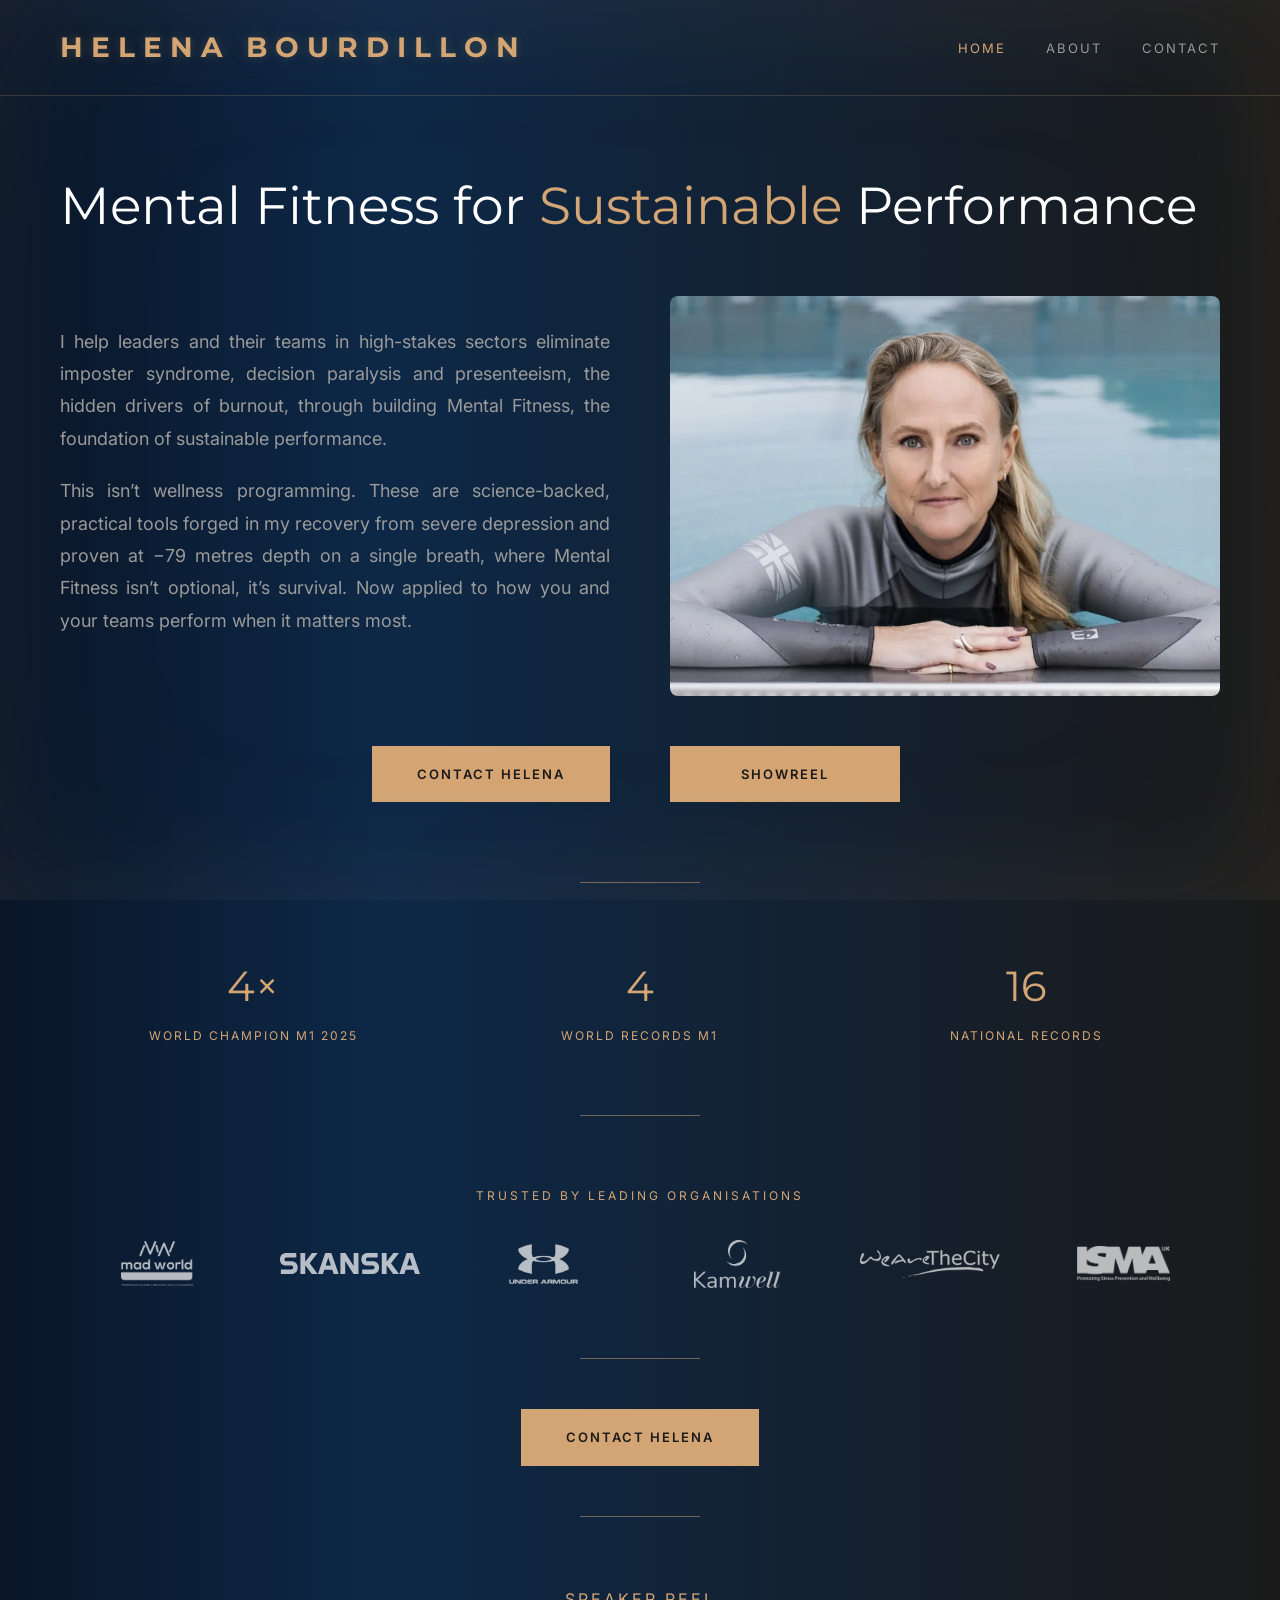
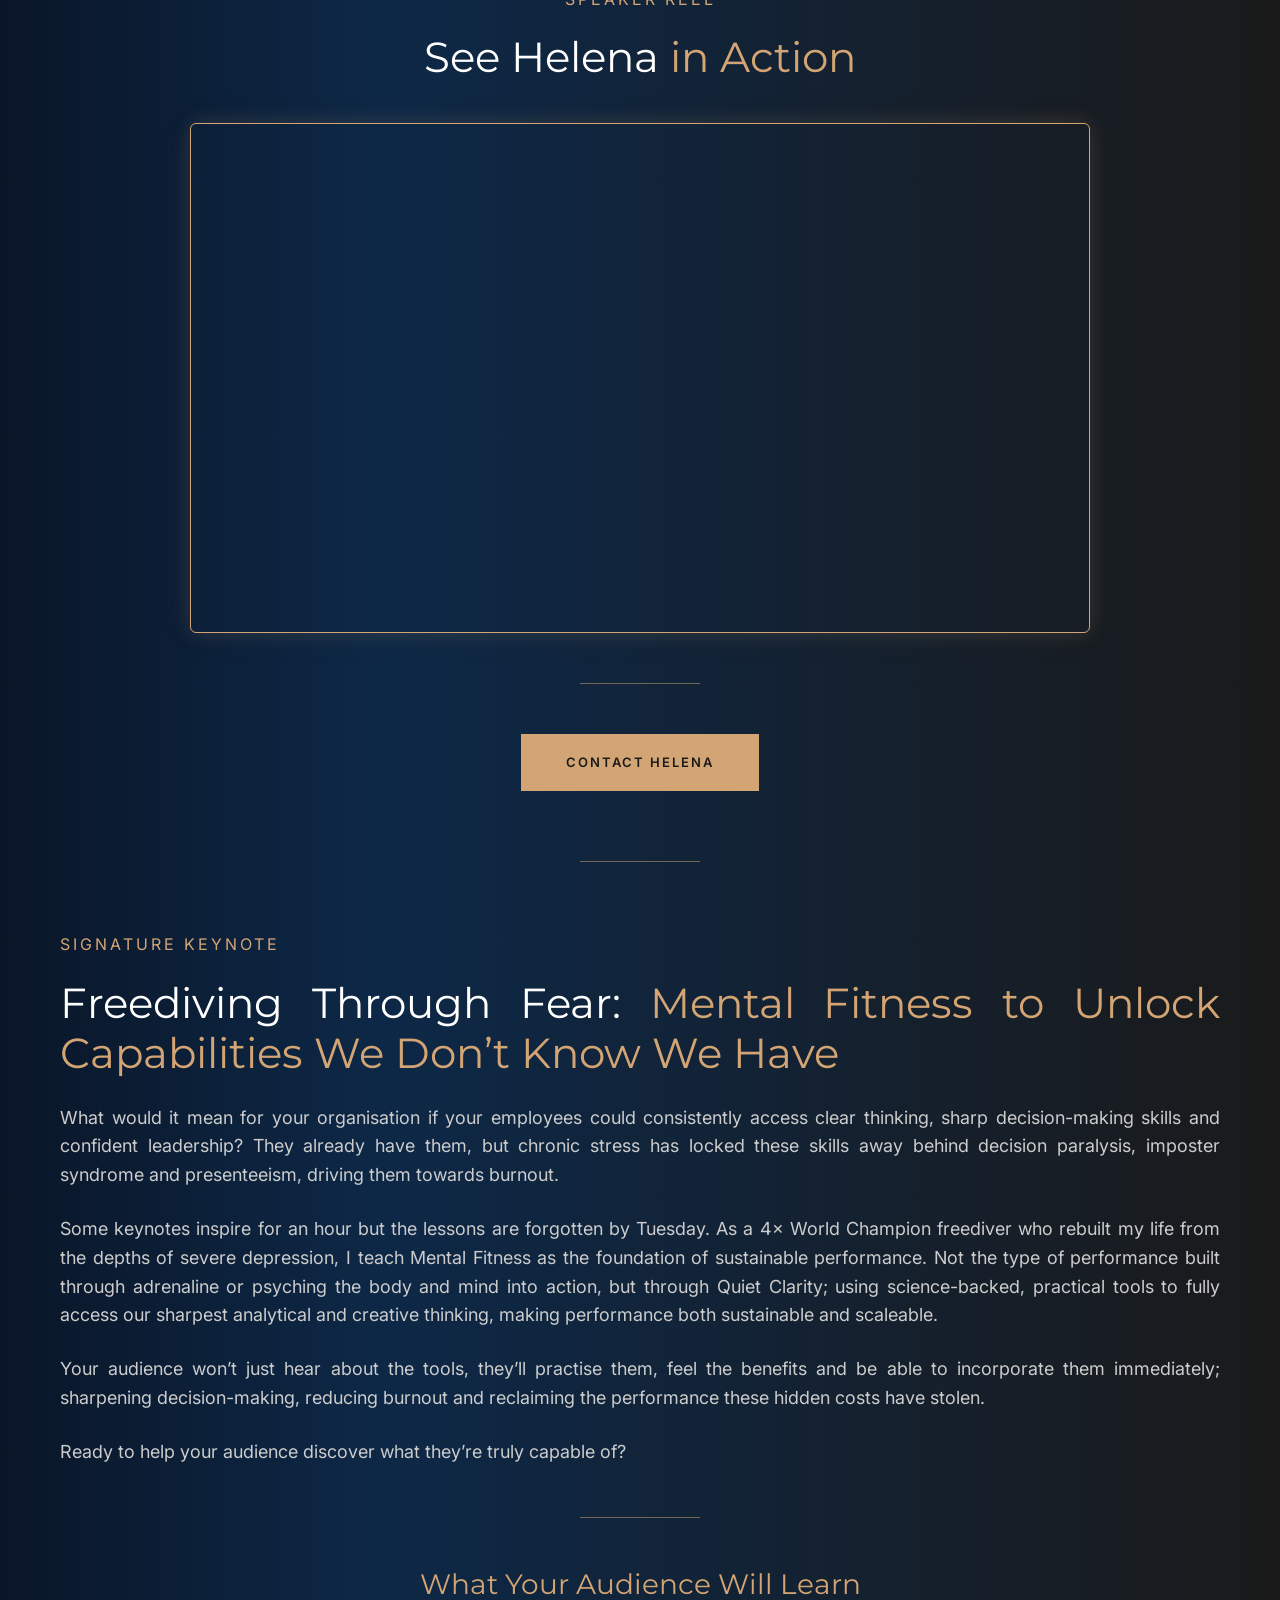
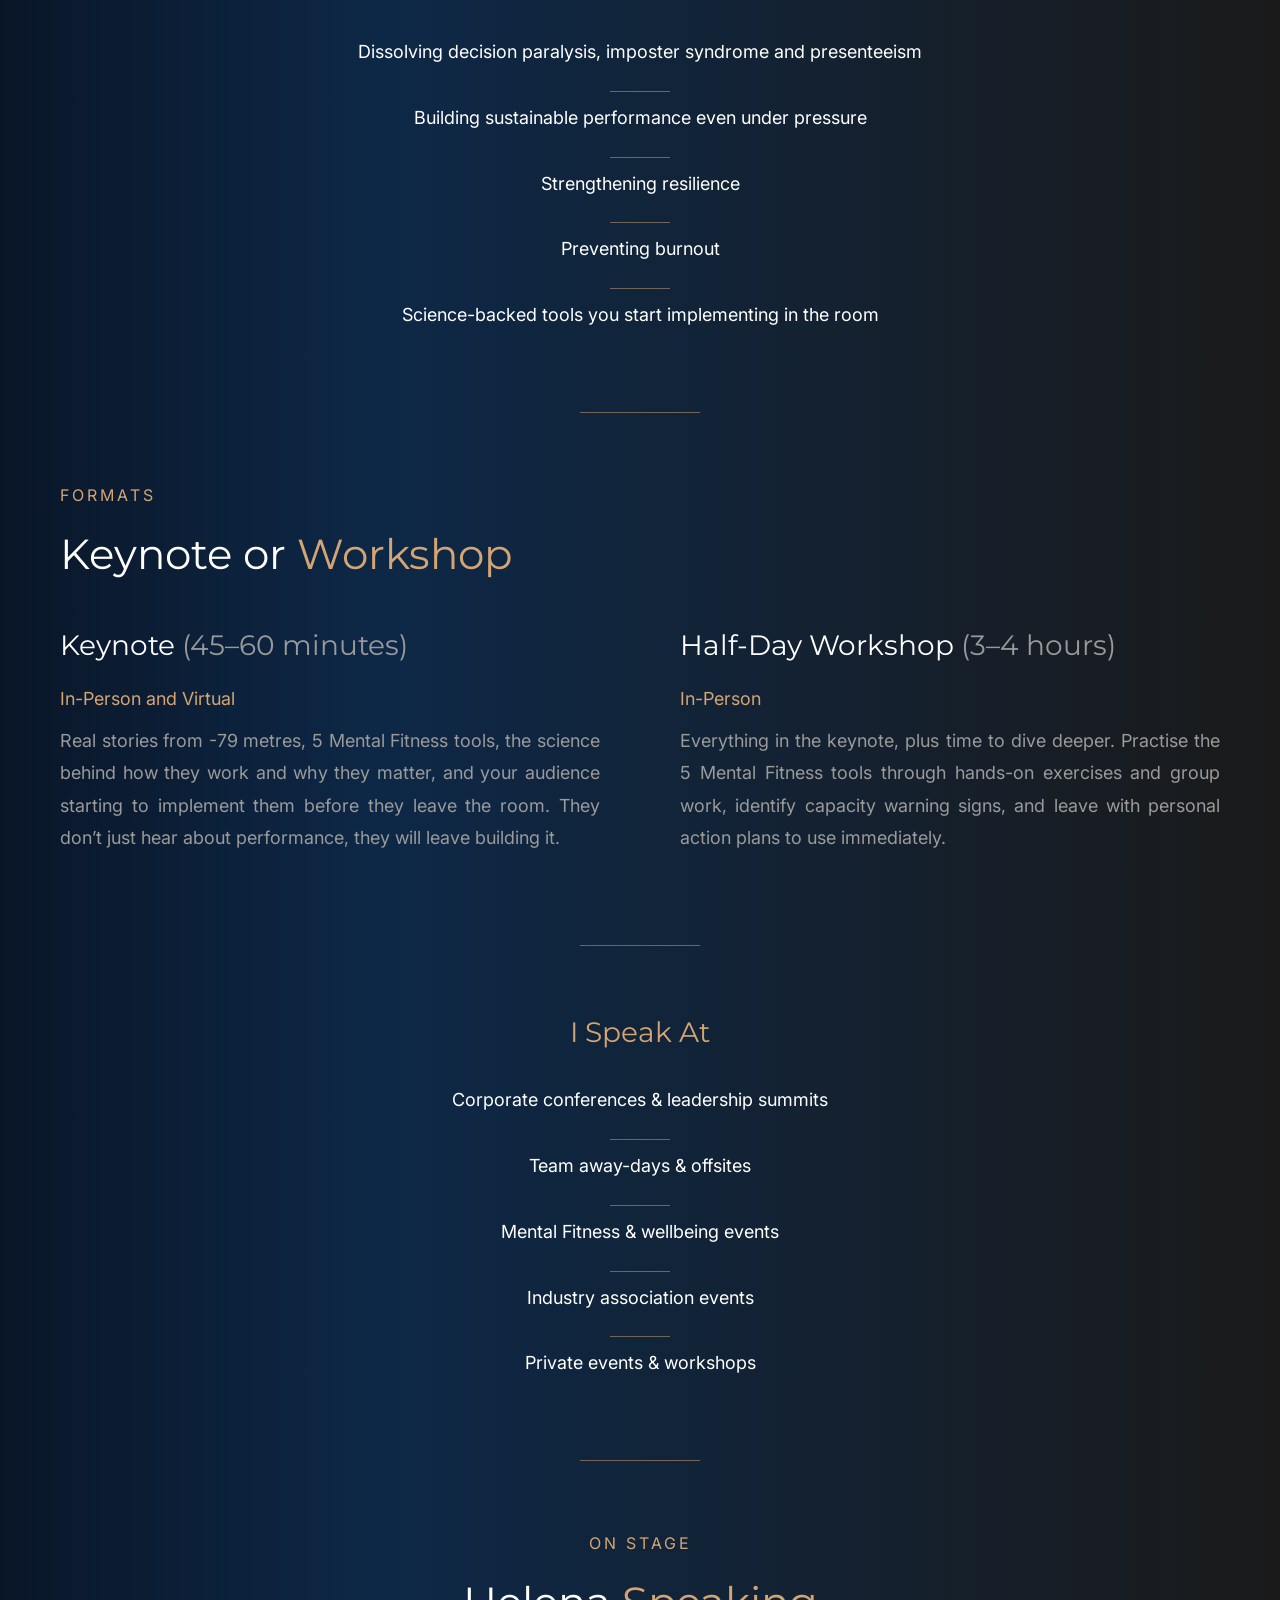
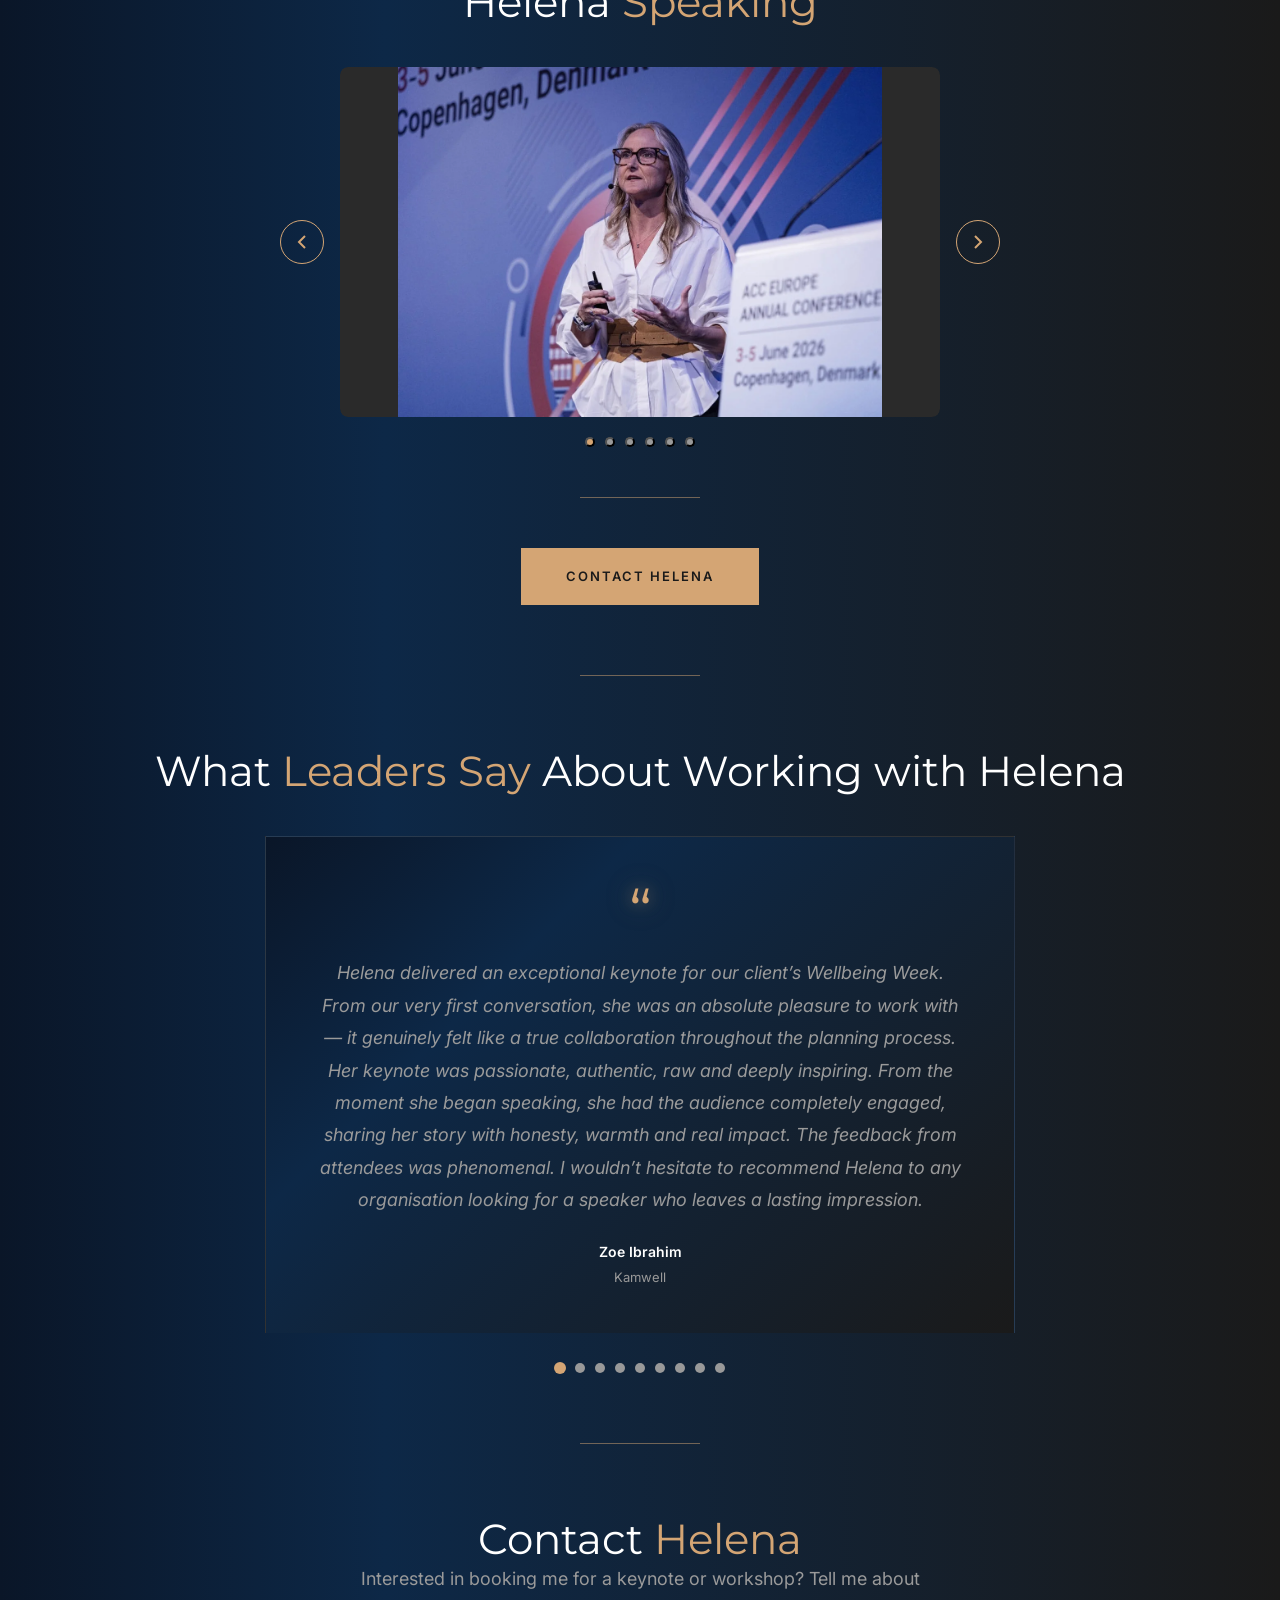
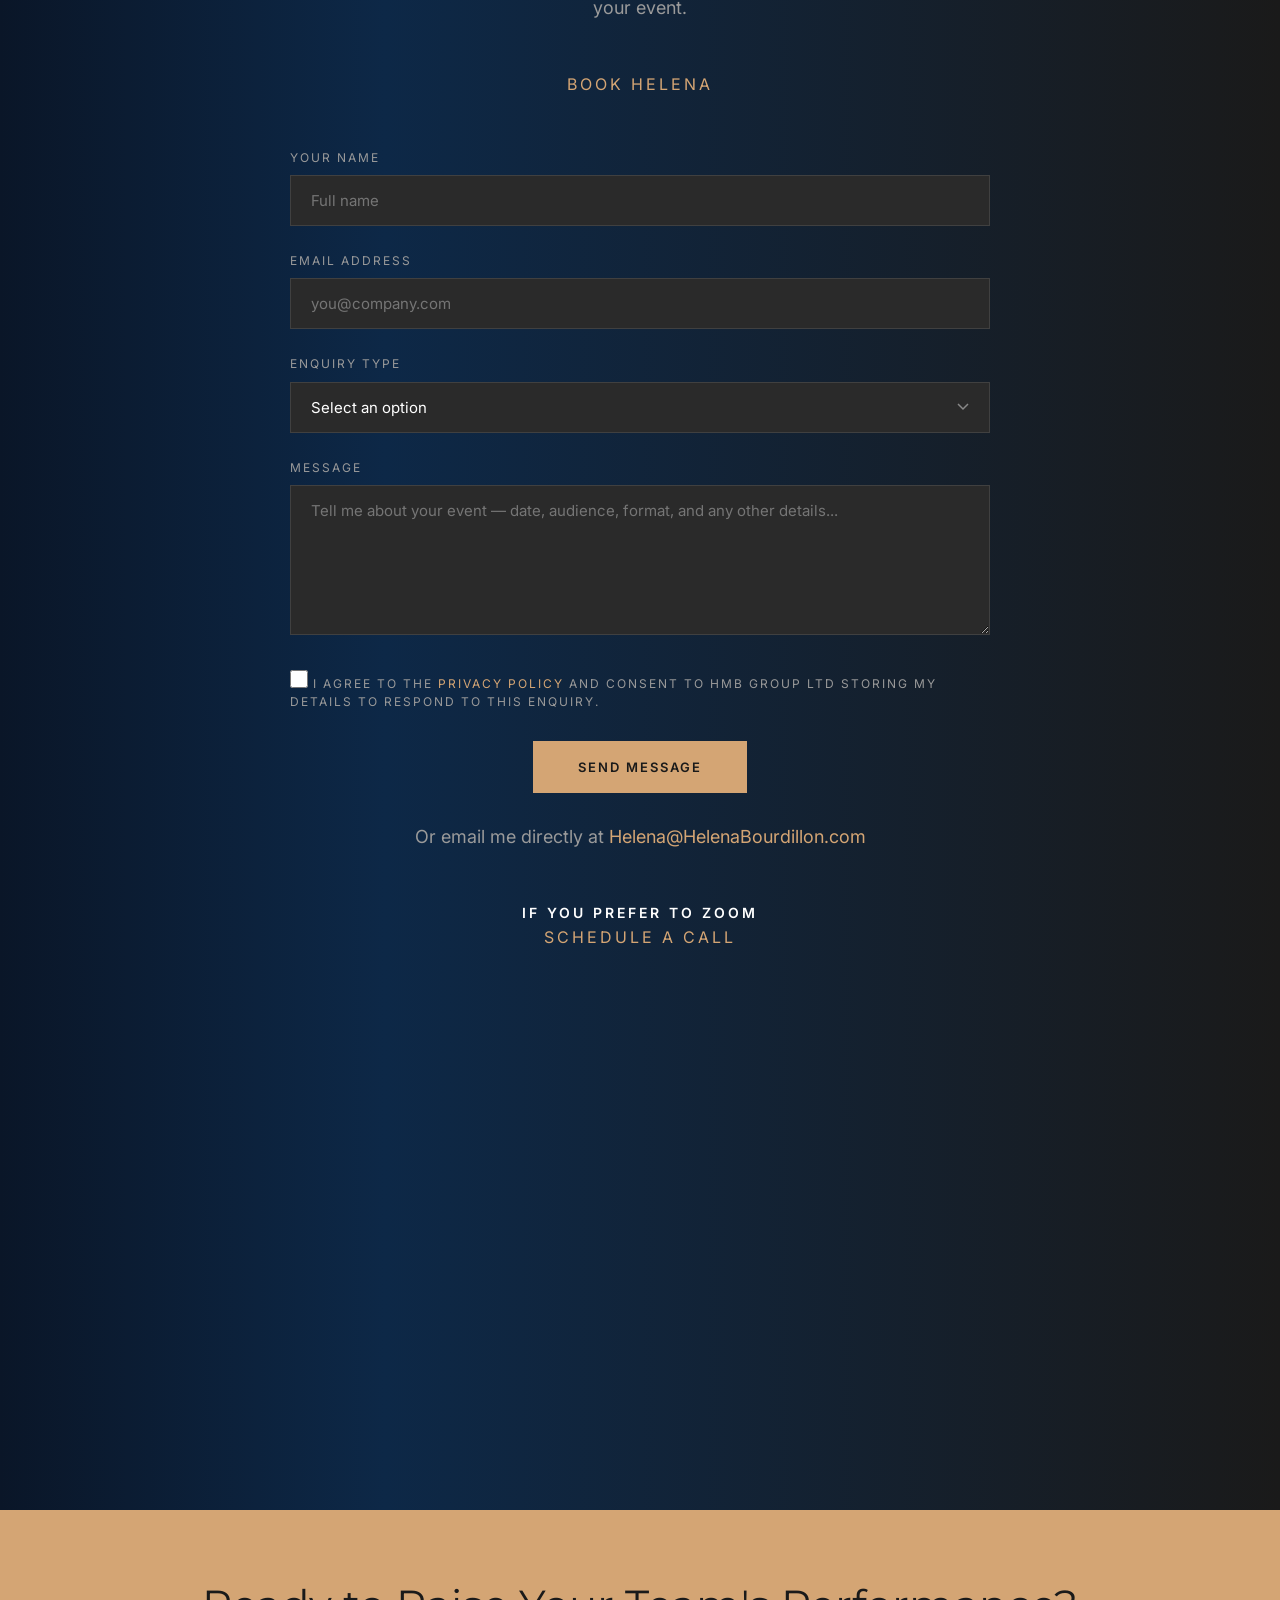
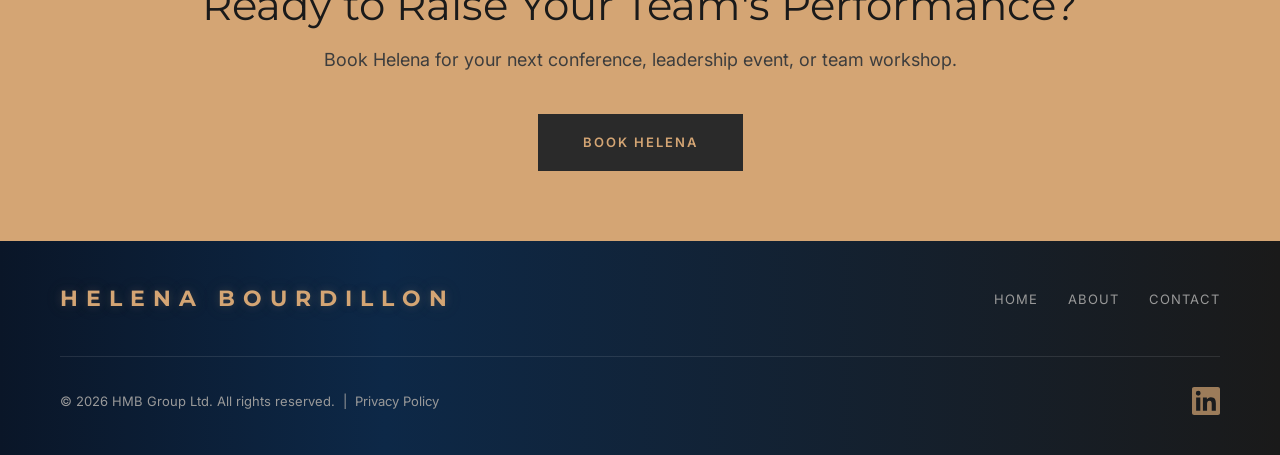
==== commit f03b8603: "Adjust Kamwell logo height to 48px Co-Authored-By: Claude Sonnet 4.6 <noreply@anthropic.com>" ====
--- a/index.html
+++ b/index.html
@@ -120,7 +120,7 @@
             <img src="images/logos/mad-world-summit-logo-white.webp" alt="MAD World Summit" class="client-logo" style="height: 45px; max-width: 180px;" width="200" height="125" loading="lazy">
             <img src="images/logos/skanska-logo.svg" alt="Skanska" class="client-logo" style="height: 22px;" width="200" height="22" loading="lazy">
             <img src="images/logos/under-armour-logo-white.webp" alt="Under Armour" class="client-logo" style="height: 40px;" width="200" height="117" loading="lazy">
-            <img src="images/logos/kamwell-logo.webp" alt="Kamwell" class="client-logo" style="height: 60px;" width="200" height="112" loading="lazy">
+            <img src="images/logos/kamwell-logo.webp" alt="Kamwell" class="client-logo" style="height: 48px;" width="200" height="112" loading="lazy">
             <img src="images/logos/wearethecity-logo-white.webp" alt="WeAreTheCity" class="client-logo" style="height: 28px;" width="200" height="40" loading="lazy">
             <img src="images/logos/isma-logo-white.webp" alt="ISMA" class="client-logo" style="height: 35px;" width="200" height="75" loading="lazy">
         </div>
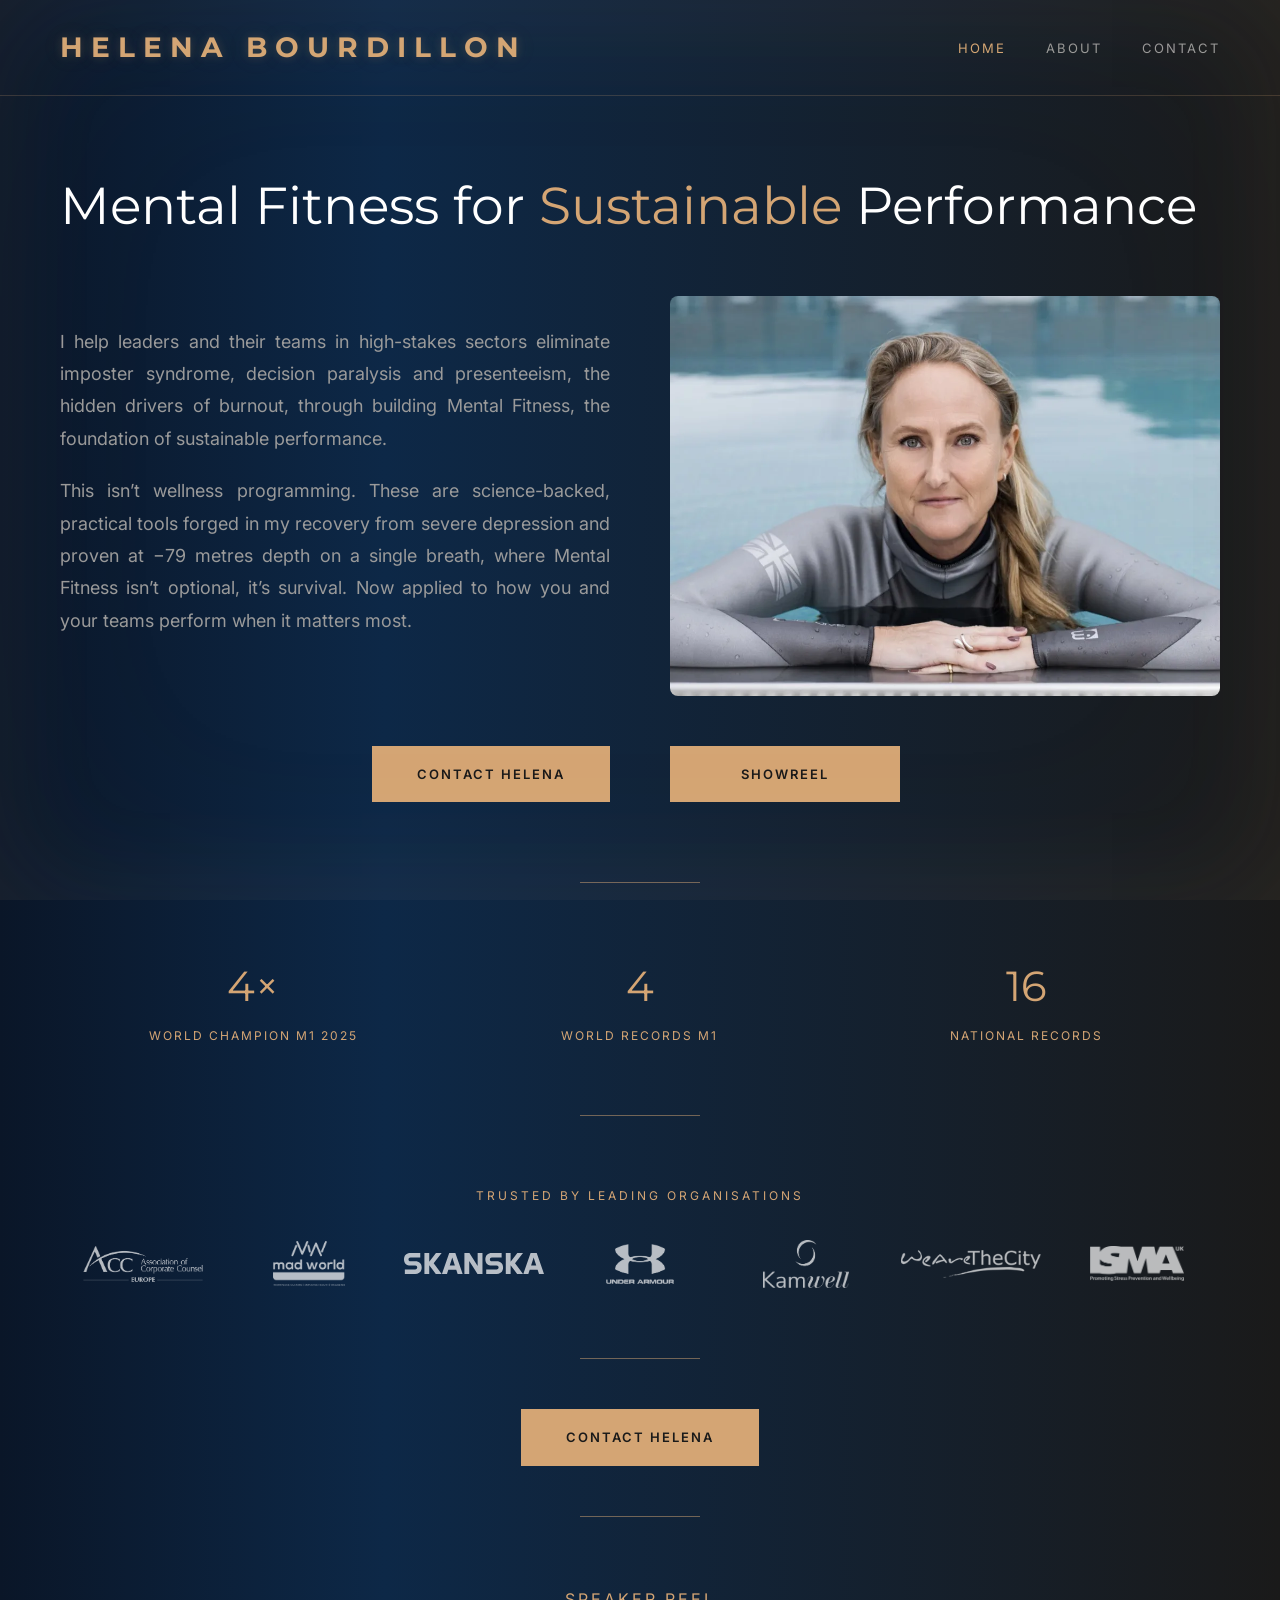
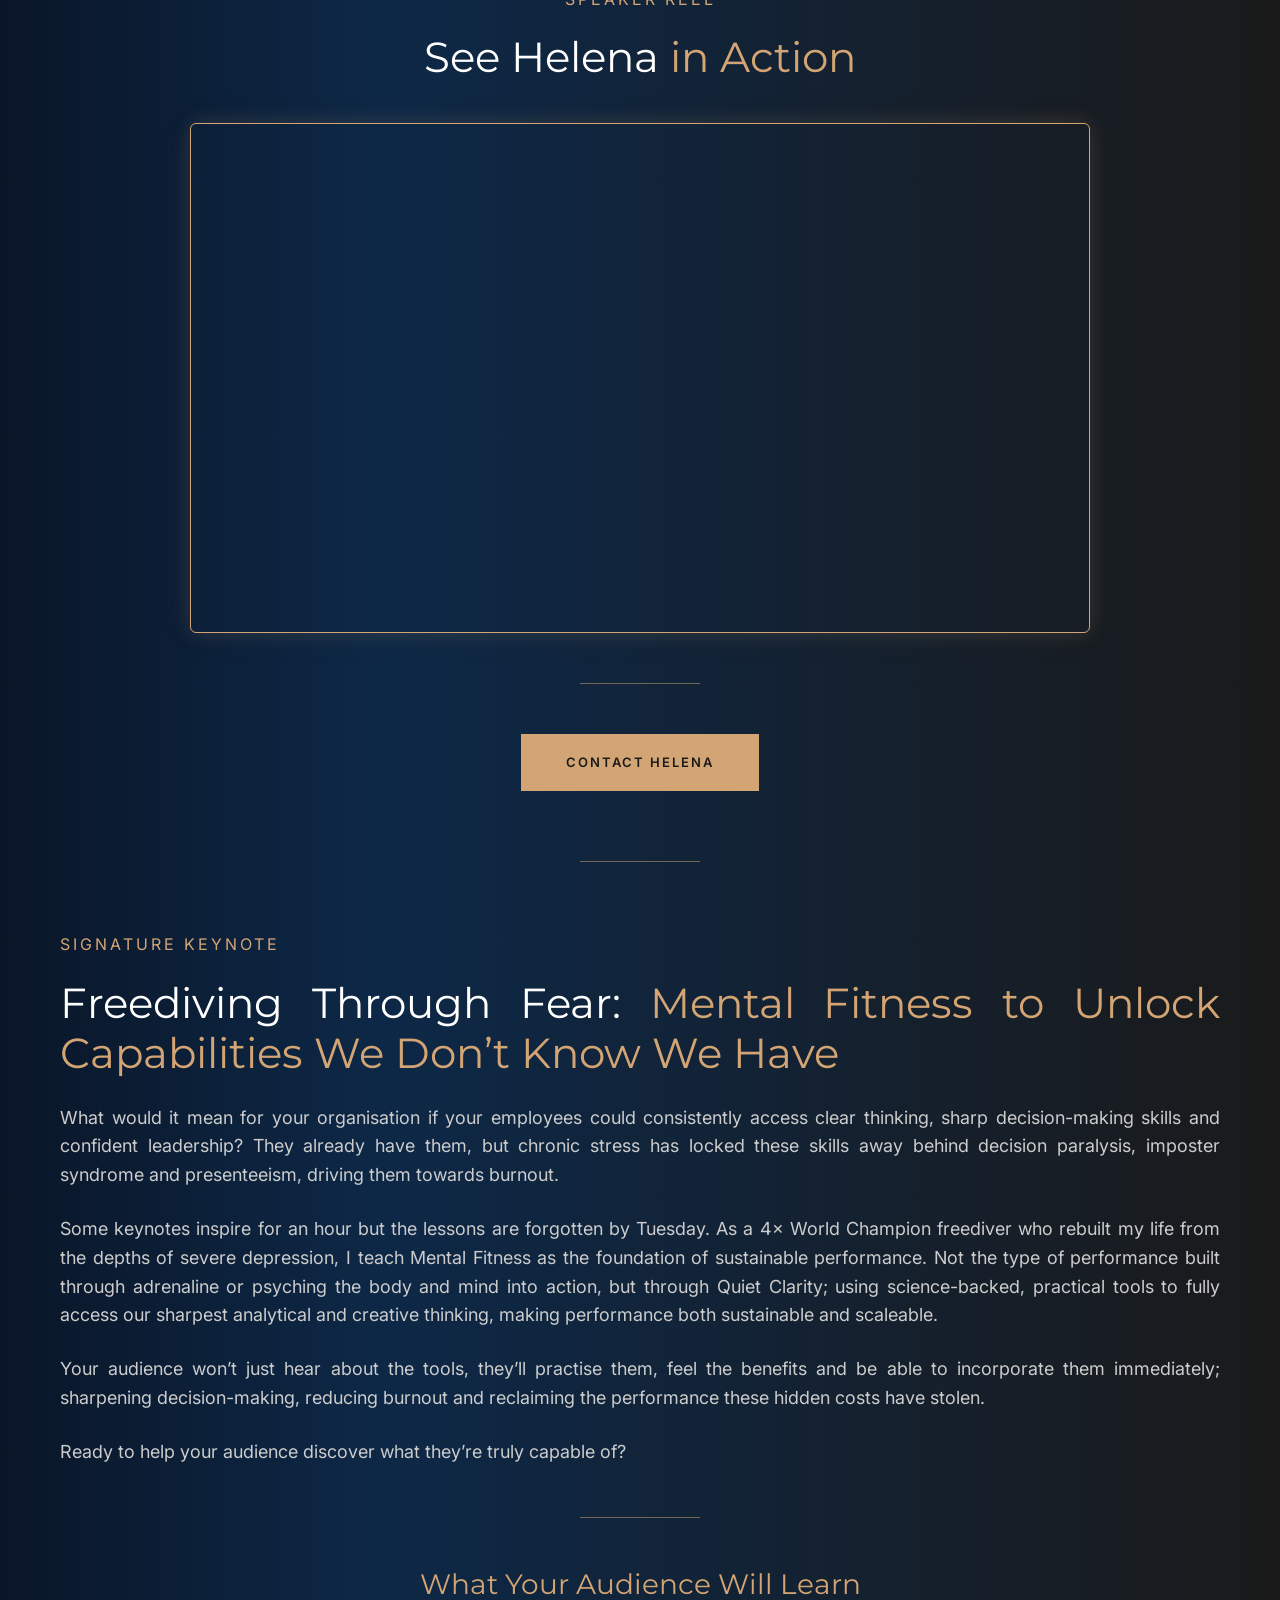
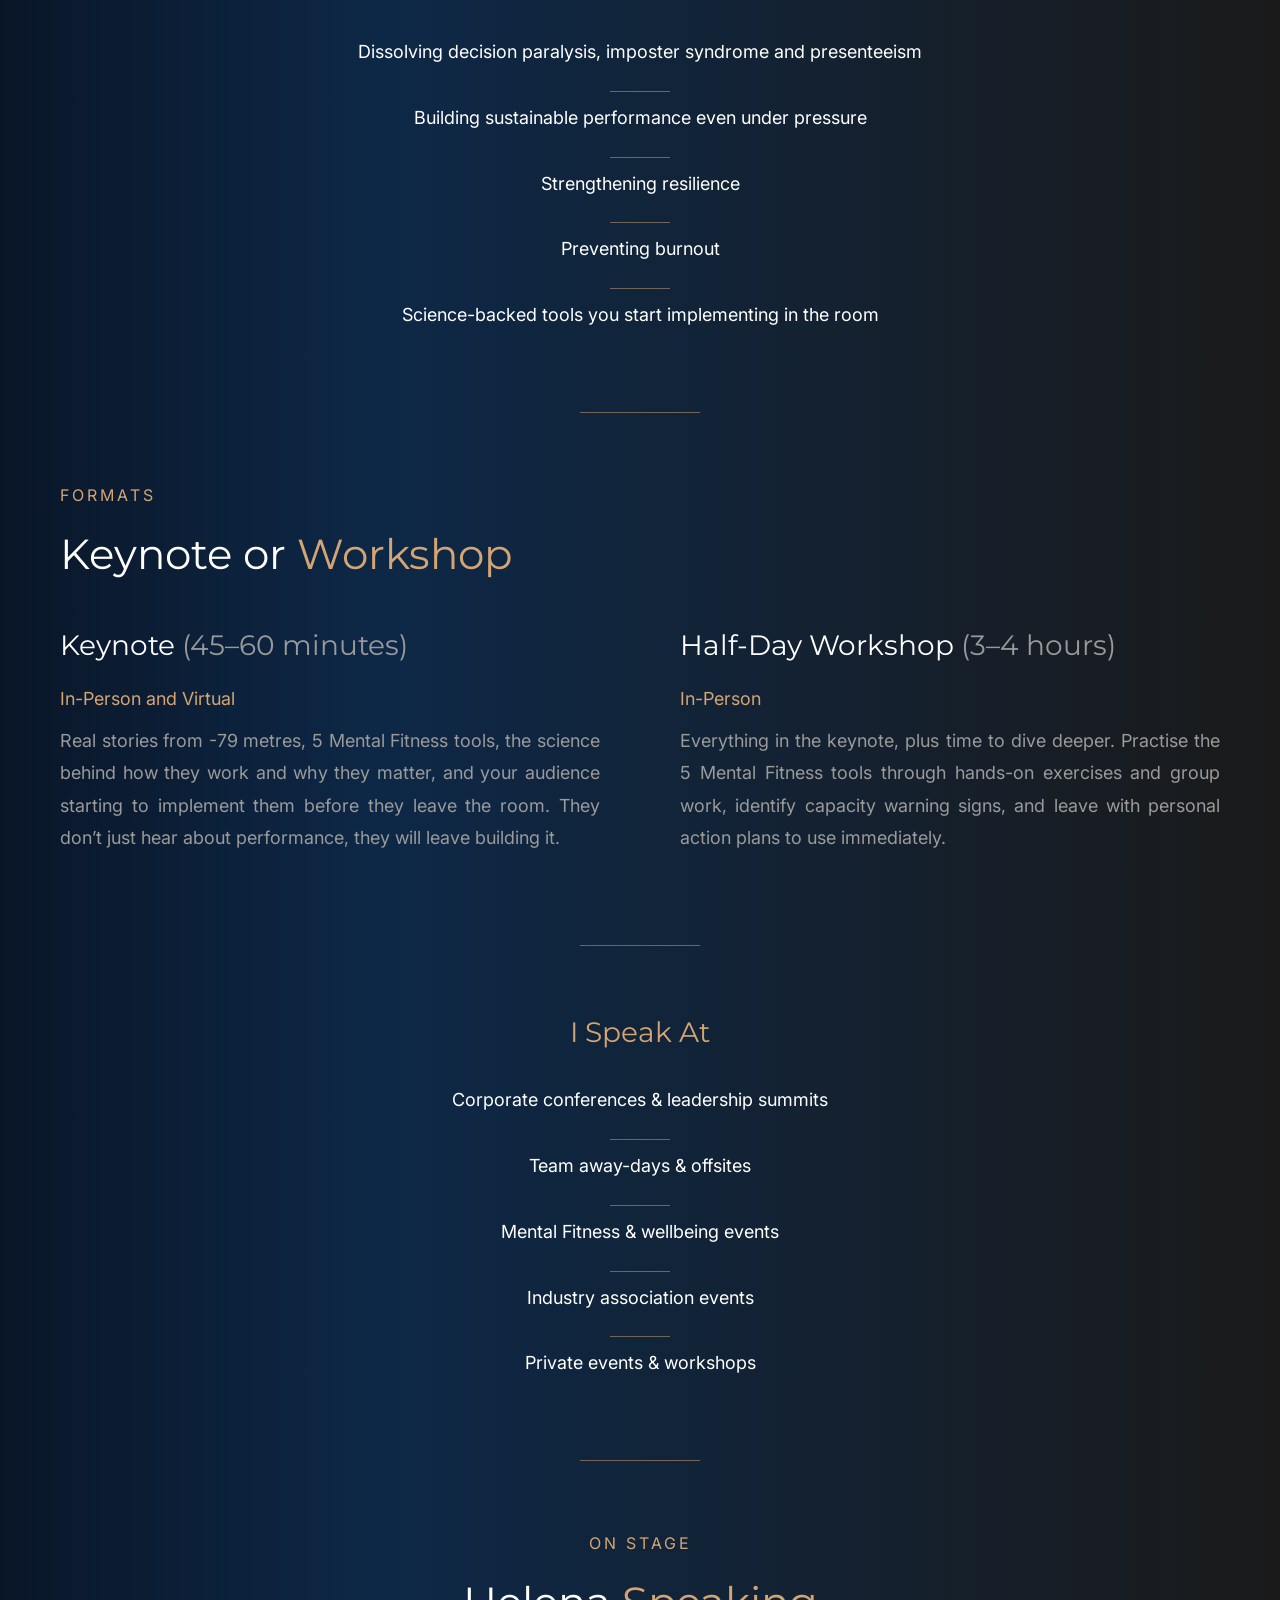
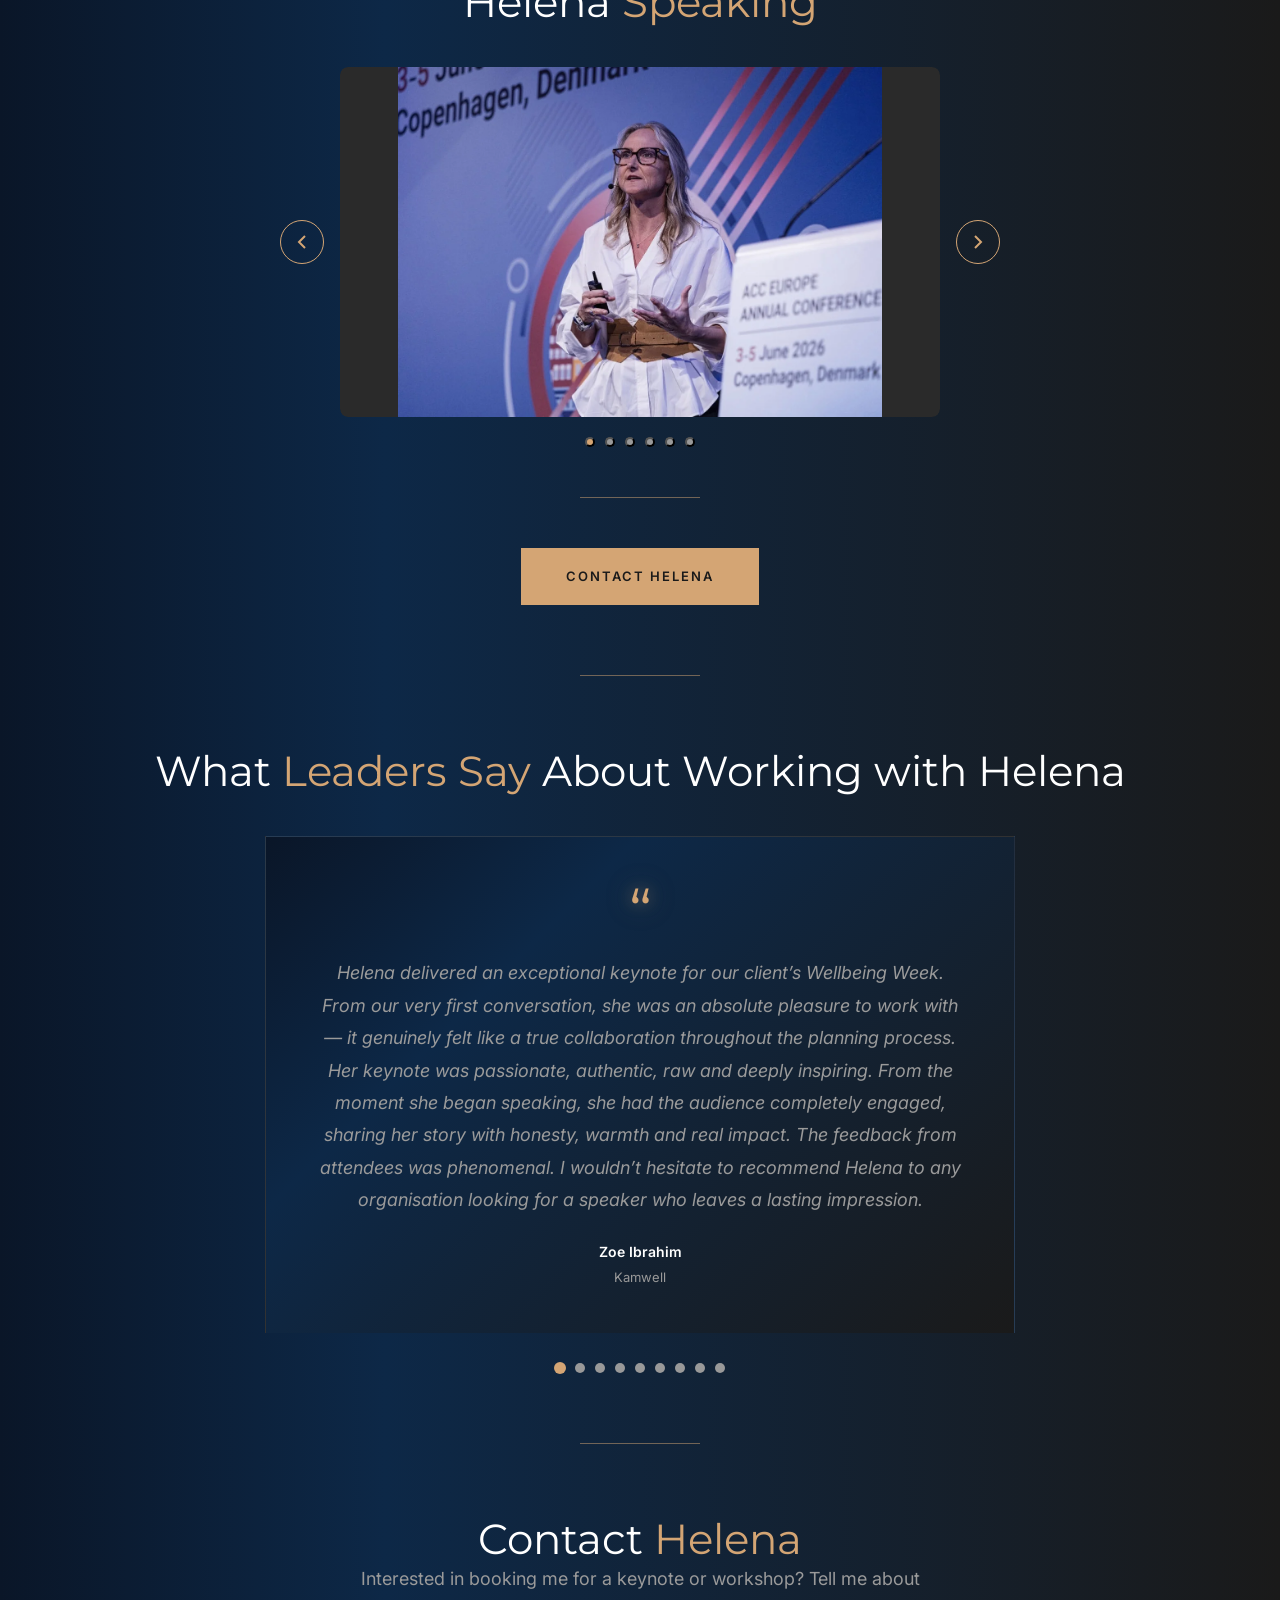
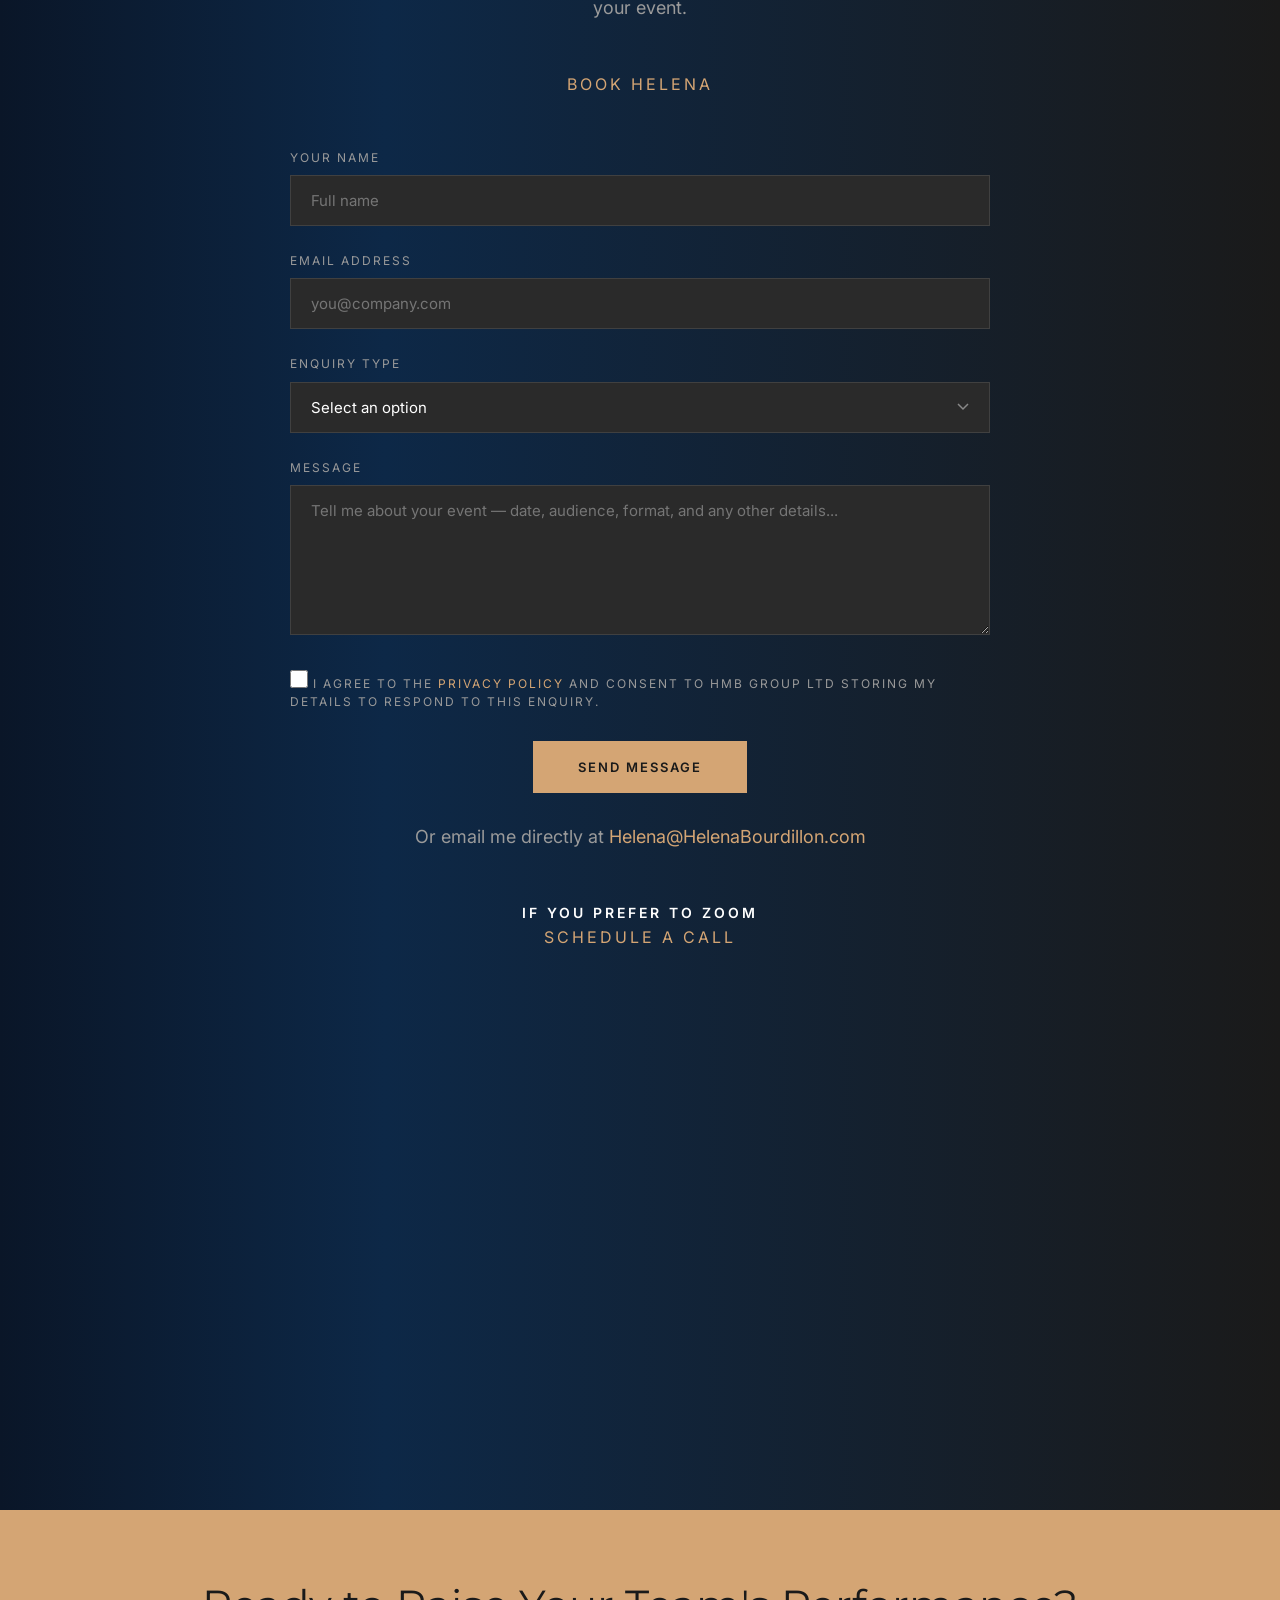
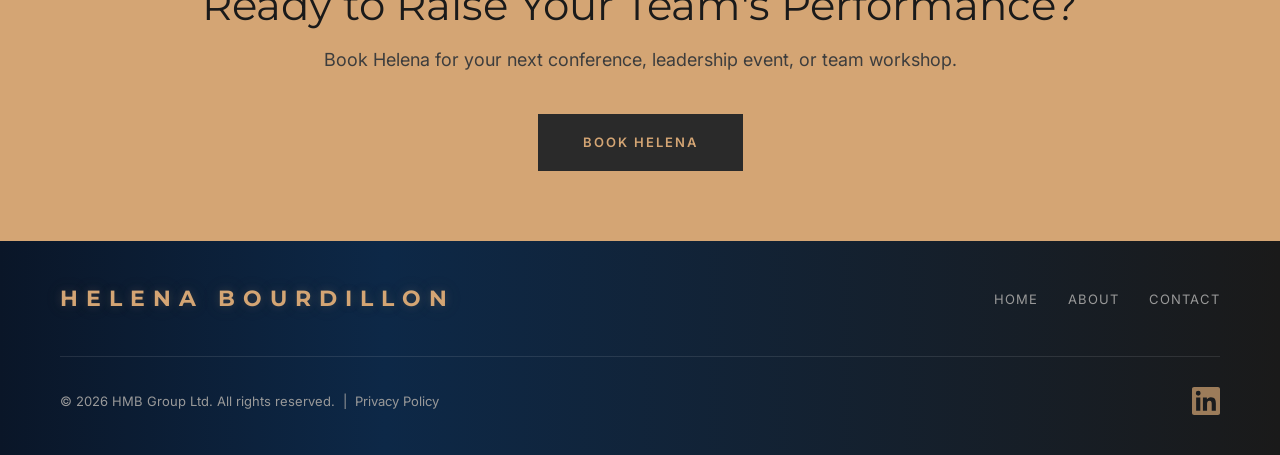
==== commit f743e3d6: "Add ACC Europe logo to logos strip Co-Authored-By: Claude Sonnet 4.6 <noreply@anthropic.com>" ====
--- a/index.html
+++ b/index.html
@@ -117,10 +117,11 @@
     <section class="logos-section">
         <div class="logos-label">Trusted By Leading Organisations</div>
         <div class="logos-grid">
+            <img src="images/logos/acc-europe-logo.webp" alt="ACC Europe" class="client-logo" style="height: 40px; max-width: 160px;" width="702" height="226" loading="lazy">
             <img src="images/logos/mad-world-summit-logo-white.webp" alt="MAD World Summit" class="client-logo" style="height: 45px; max-width: 180px;" width="200" height="125" loading="lazy">
             <img src="images/logos/skanska-logo.svg" alt="Skanska" class="client-logo" style="height: 22px;" width="200" height="22" loading="lazy">
             <img src="images/logos/under-armour-logo-white.webp" alt="Under Armour" class="client-logo" style="height: 40px;" width="200" height="117" loading="lazy">
-            <img src="images/logos/kamwell-logo.webp" alt="Kamwell" class="client-logo" style="height: 48px;" width="200" height="112" loading="lazy">
+            <a href="https://www.kamwell.com/" target="_blank" rel="noopener"><img src="images/logos/kamwell-logo.webp" alt="Kamwell" class="client-logo" style="height: 48px;" width="200" height="112" loading="lazy"></a>
             <img src="images/logos/wearethecity-logo-white.webp" alt="WeAreTheCity" class="client-logo" style="height: 28px;" width="200" height="40" loading="lazy">
             <img src="images/logos/isma-logo-white.webp" alt="ISMA" class="client-logo" style="height: 35px;" width="200" height="75" loading="lazy">
         </div>
--- a/css/styles.css
+++ b/css/styles.css
@@ -324,7 +324,7 @@
 
 .logos-grid {
     display: grid;
-    grid-template-columns: repeat(6, 1fr);
+    grid-template-columns: repeat(7, 1fr);
     align-items: center;
     justify-items: center;
     max-width: 1200px;
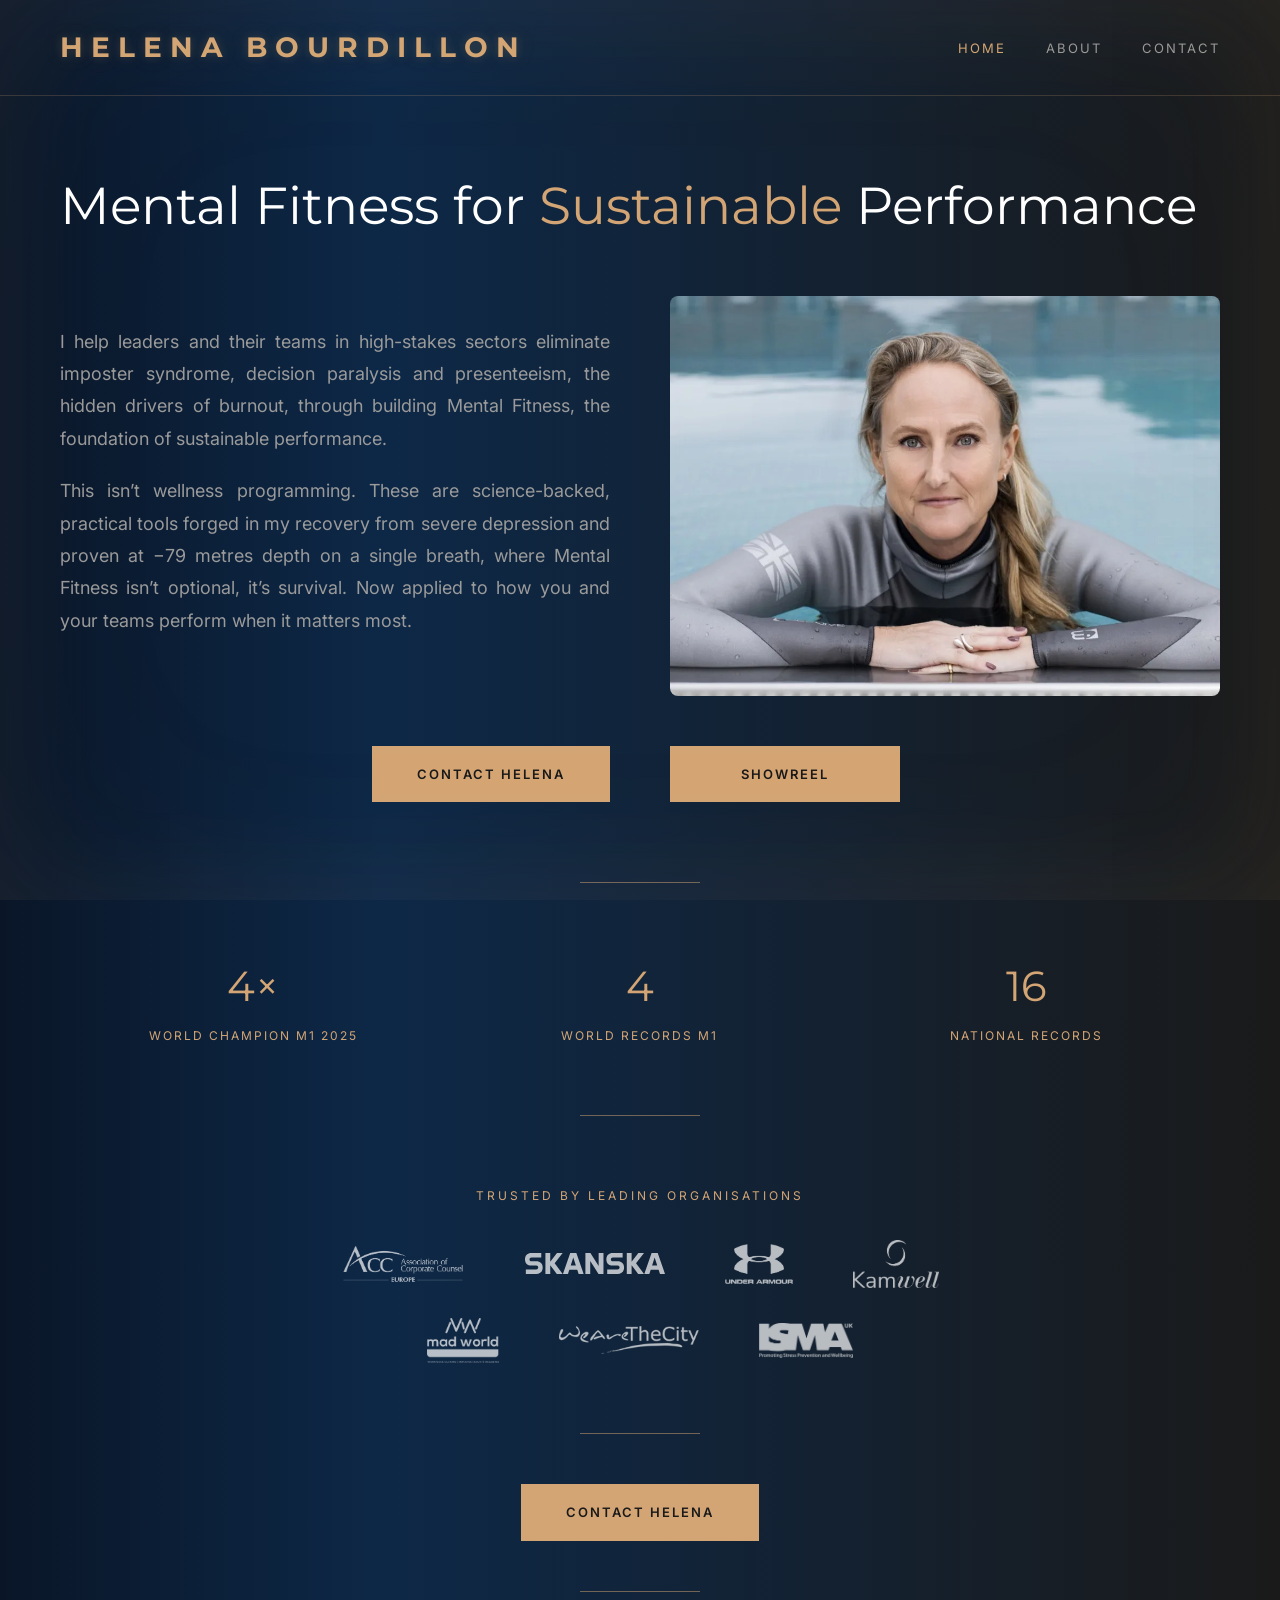
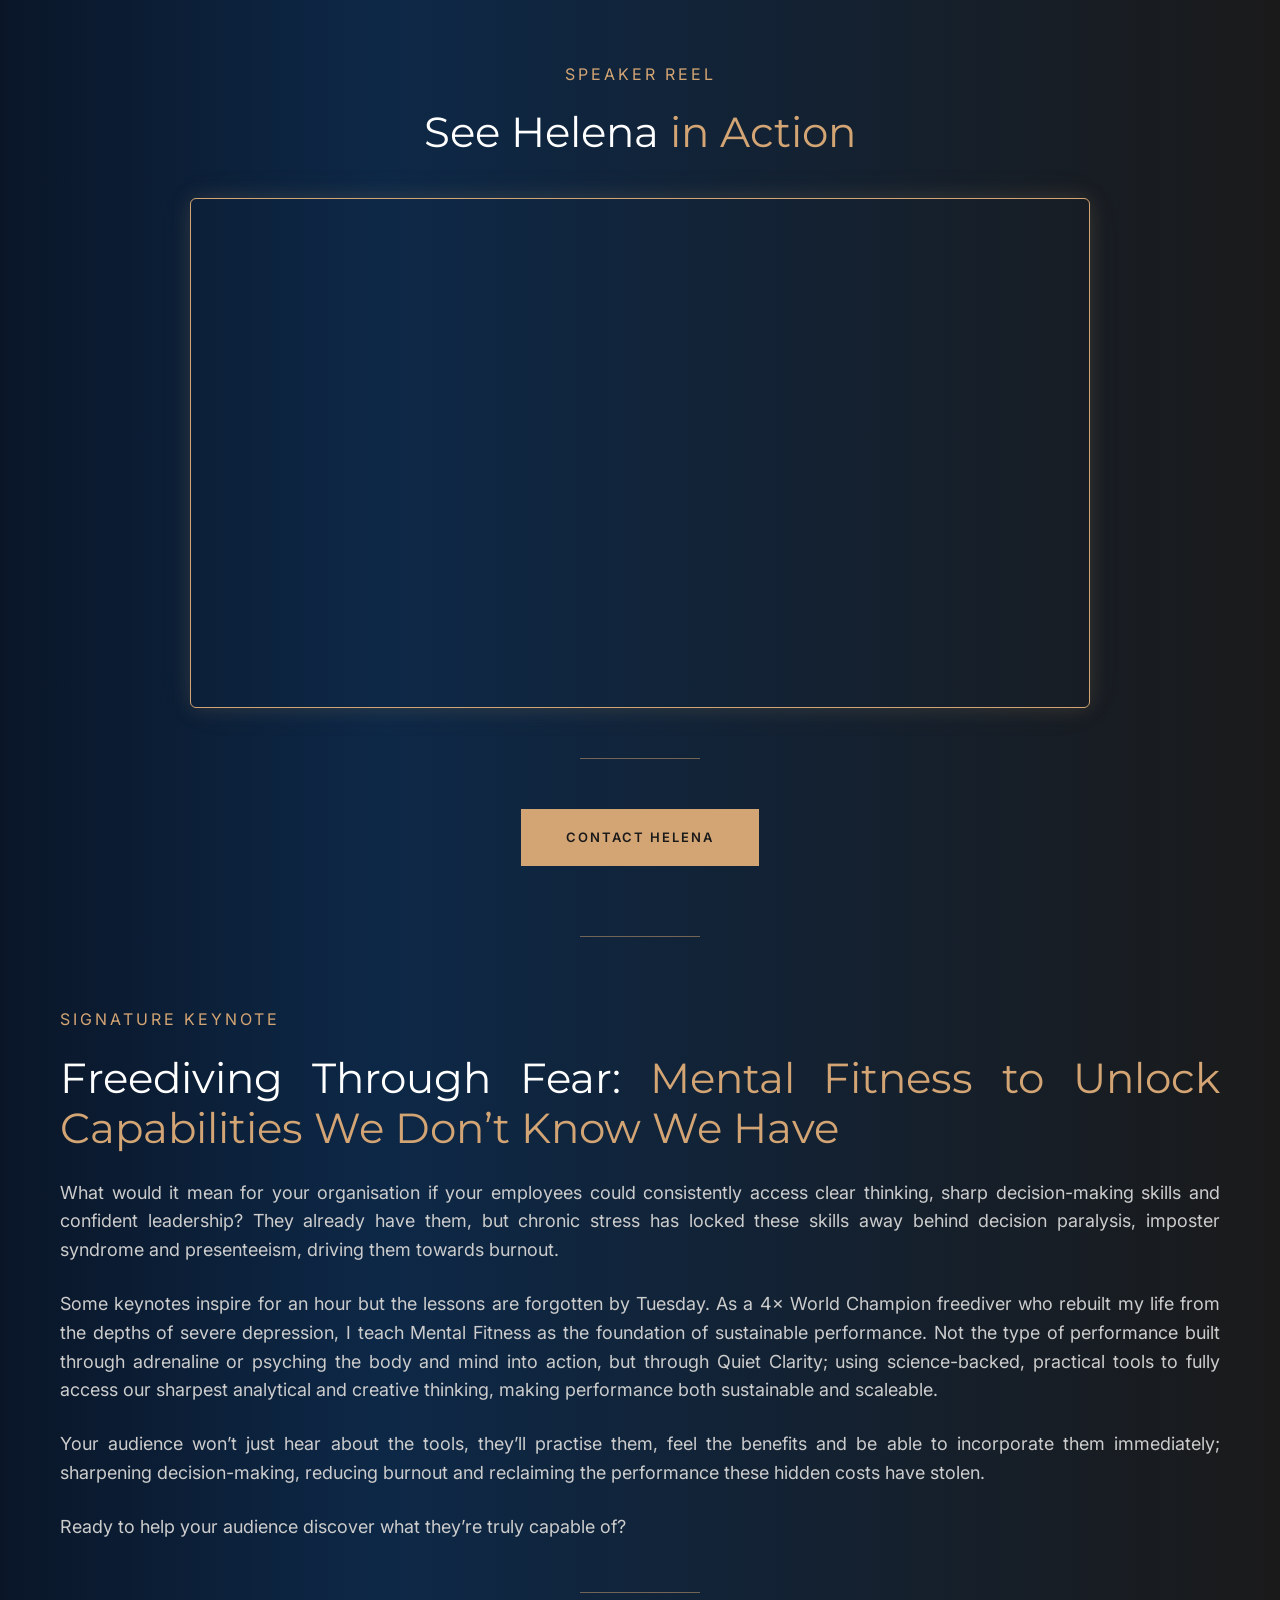
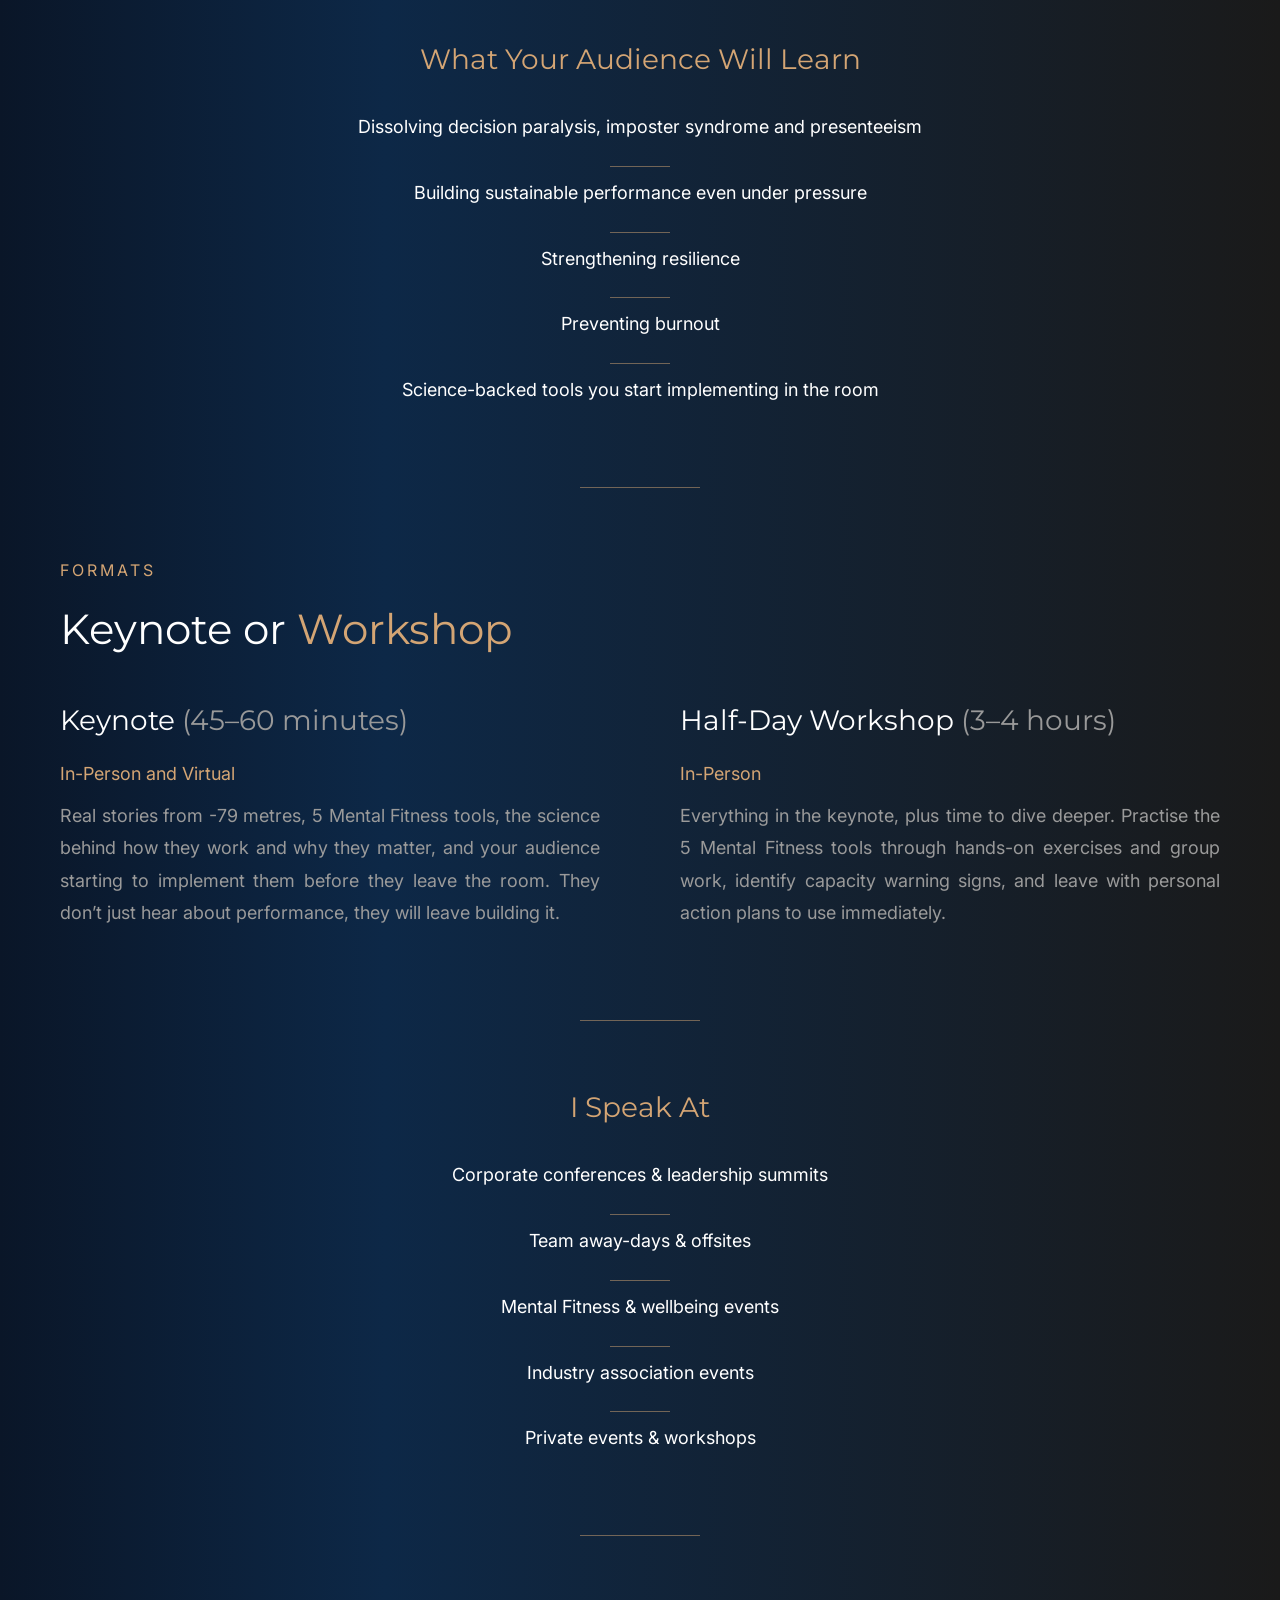
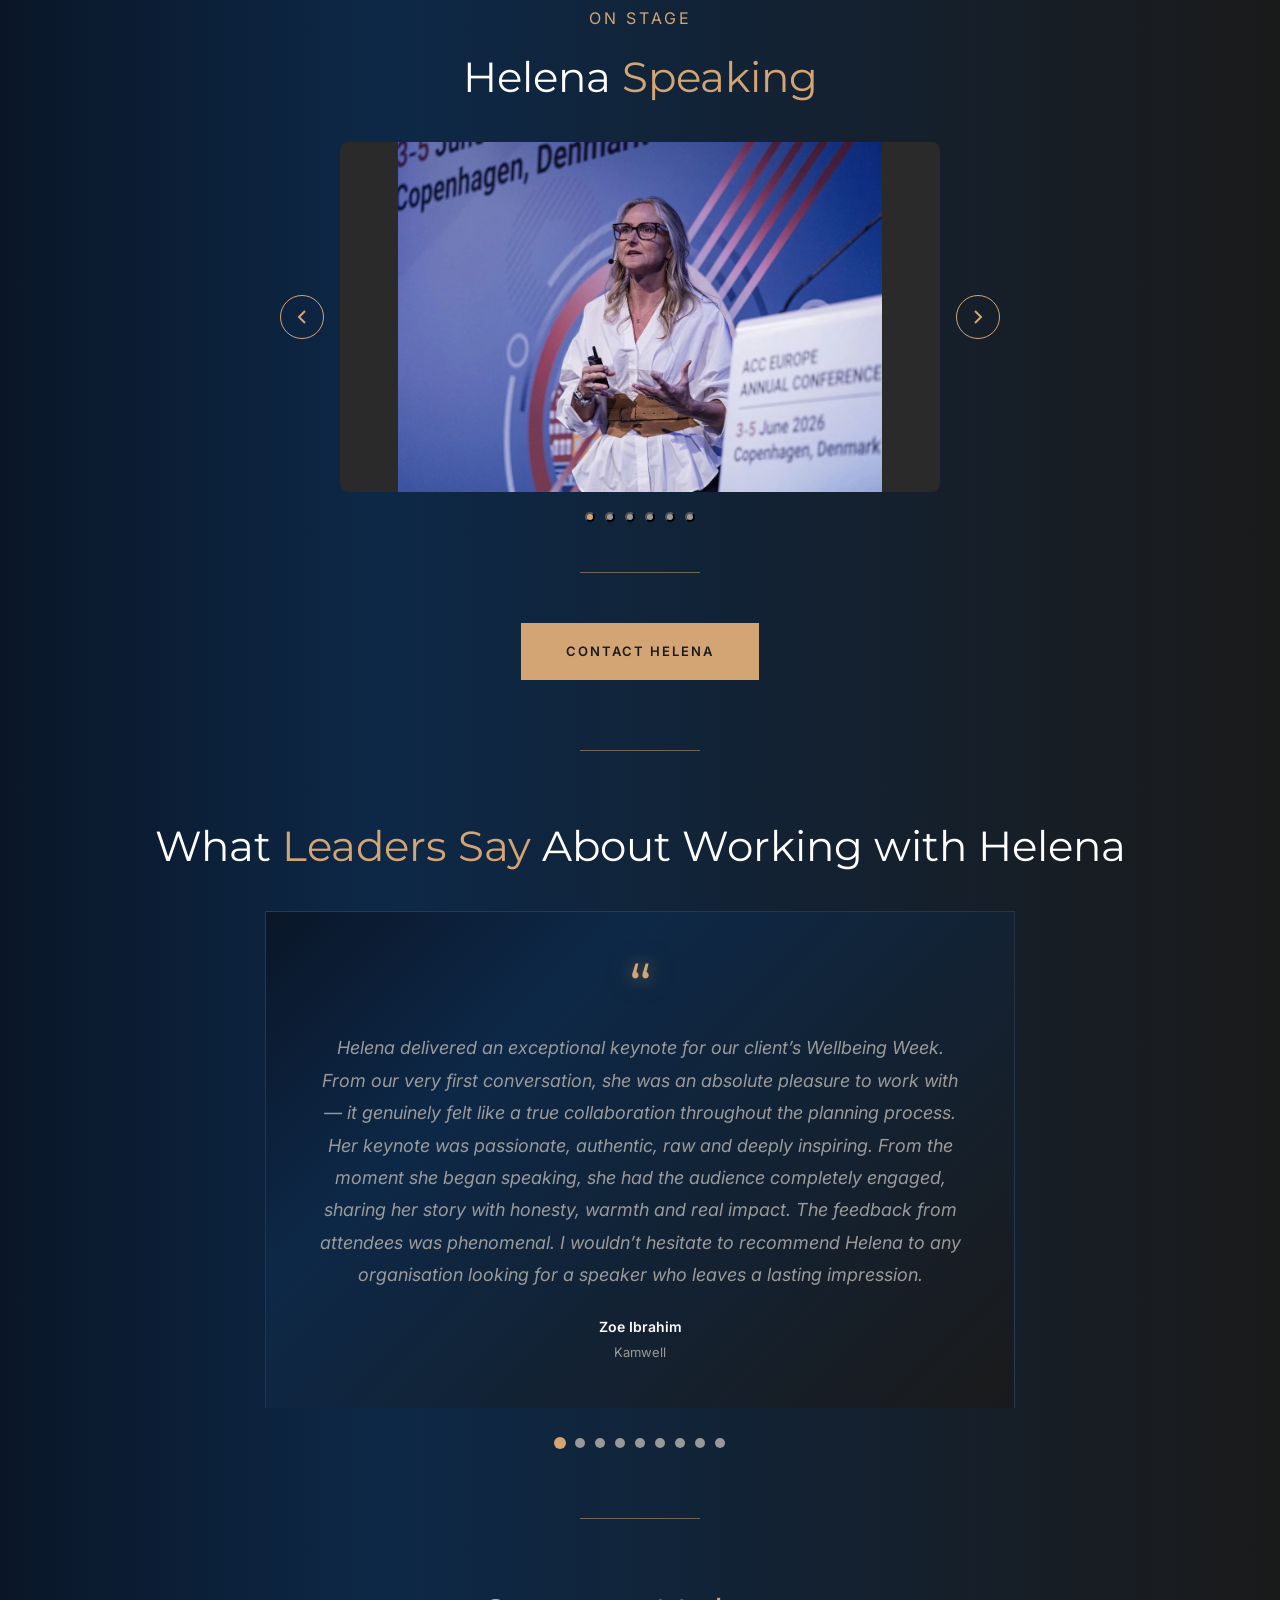
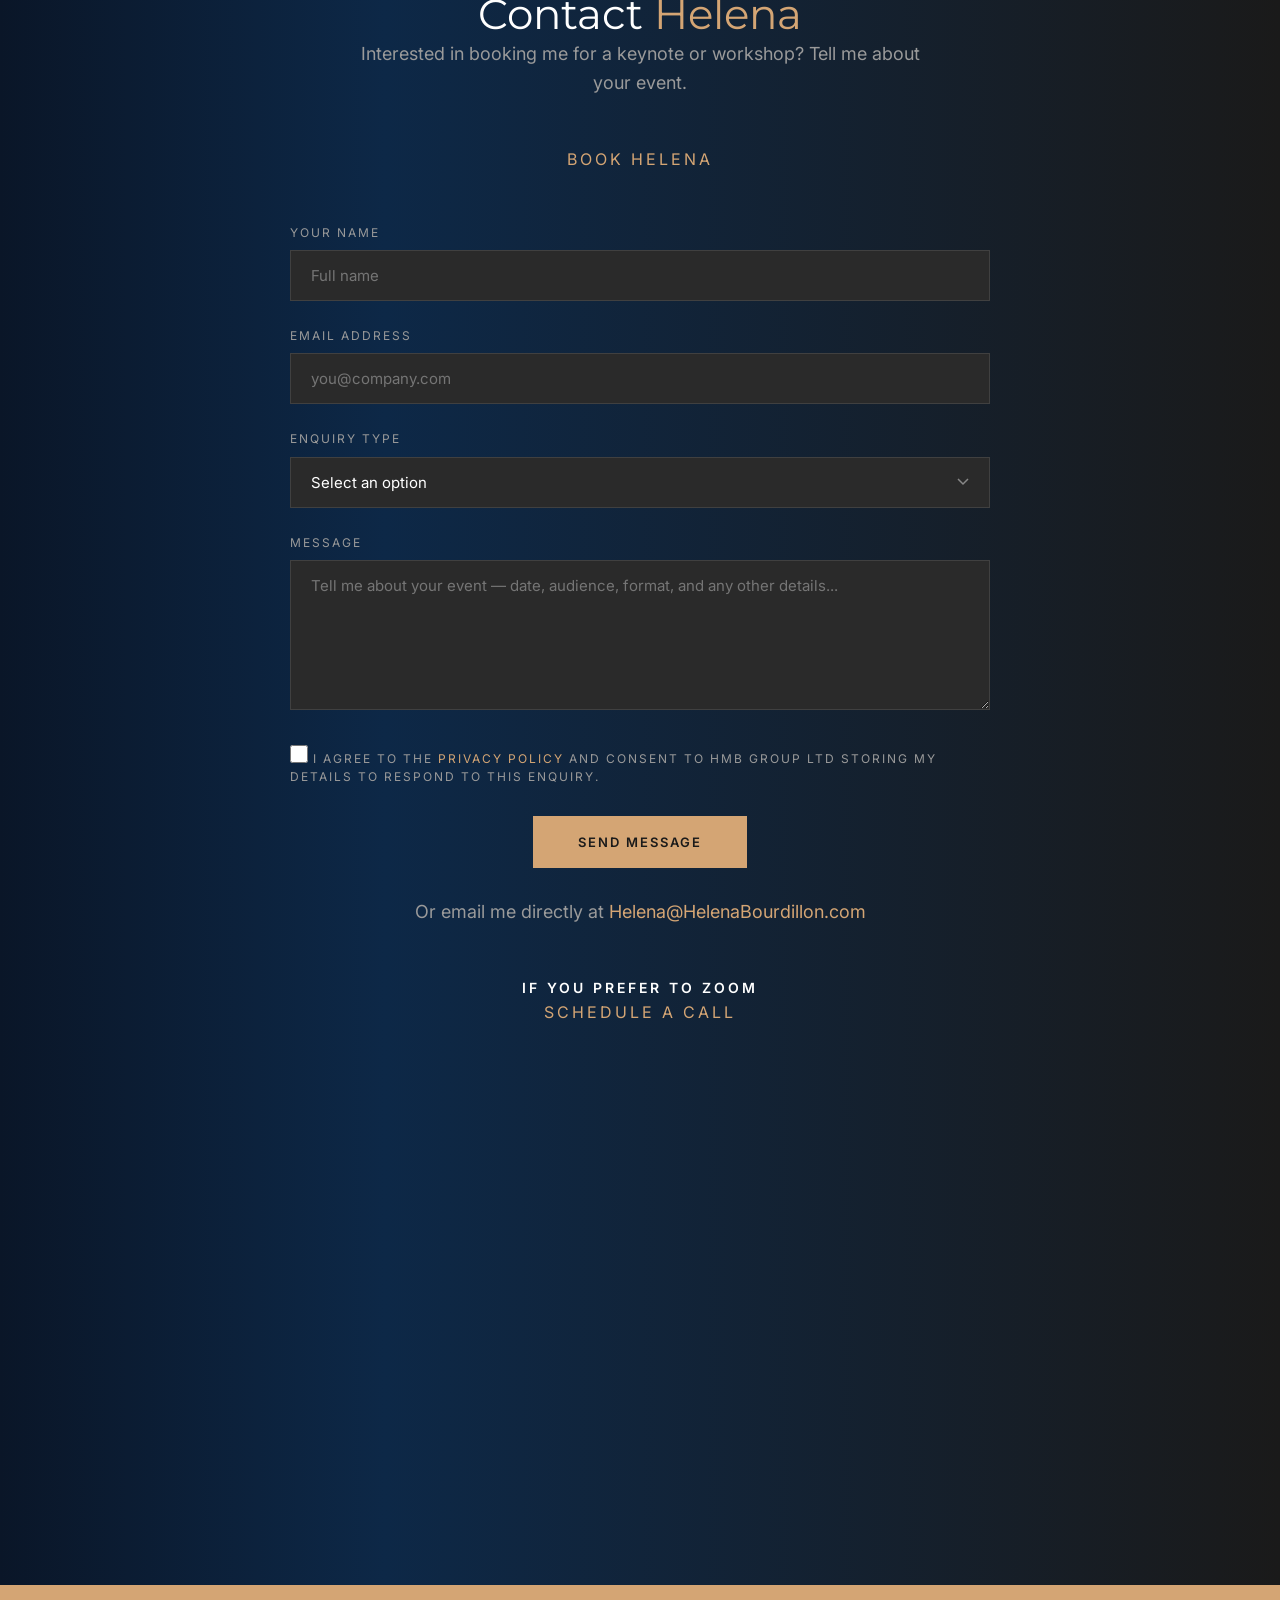
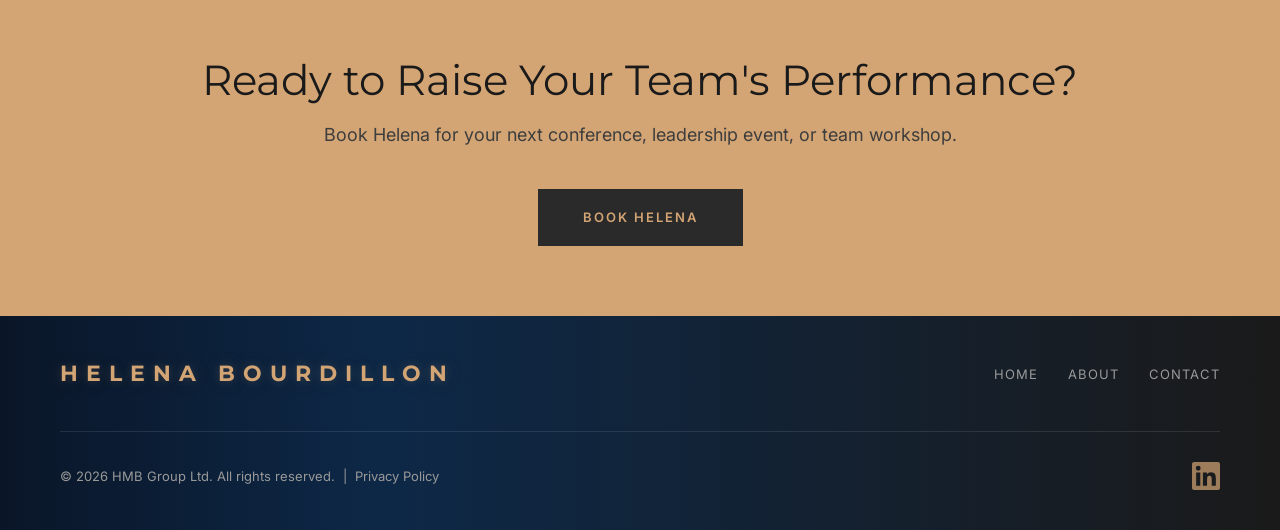
==== commit a1d5f7a3: "Split logos into two centred rows: row 1 ACC/Skanska/UA/Kamwell, row 2 MAD World/WeAreTheCity/ISMA C" ====
--- a/index.html
+++ b/index.html
@@ -117,13 +117,17 @@
     <section class="logos-section">
         <div class="logos-label">Trusted By Leading Organisations</div>
         <div class="logos-grid">
-            <img src="images/logos/acc-europe-logo.webp" alt="ACC Europe" class="client-logo" style="height: 40px; max-width: 160px;" width="702" height="226" loading="lazy">
-            <img src="images/logos/mad-world-summit-logo-white.webp" alt="MAD World Summit" class="client-logo" style="height: 45px; max-width: 180px;" width="200" height="125" loading="lazy">
-            <img src="images/logos/skanska-logo.svg" alt="Skanska" class="client-logo" style="height: 22px;" width="200" height="22" loading="lazy">
-            <img src="images/logos/under-armour-logo-white.webp" alt="Under Armour" class="client-logo" style="height: 40px;" width="200" height="117" loading="lazy">
-            <a href="https://www.kamwell.com/" target="_blank" rel="noopener"><img src="images/logos/kamwell-logo.webp" alt="Kamwell" class="client-logo" style="height: 48px;" width="200" height="112" loading="lazy"></a>
-            <img src="images/logos/wearethecity-logo-white.webp" alt="WeAreTheCity" class="client-logo" style="height: 28px;" width="200" height="40" loading="lazy">
-            <img src="images/logos/isma-logo-white.webp" alt="ISMA" class="client-logo" style="height: 35px;" width="200" height="75" loading="lazy">
+            <div class="logos-row">
+                <img src="images/logos/acc-europe-logo.webp" alt="ACC Europe" class="client-logo" style="height: 40px; max-width: 160px;" width="702" height="226" loading="lazy">
+                <img src="images/logos/skanska-logo.svg" alt="Skanska" class="client-logo" style="height: 22px;" width="200" height="22" loading="lazy">
+                <img src="images/logos/under-armour-logo-white.webp" alt="Under Armour" class="client-logo" style="height: 40px;" width="200" height="117" loading="lazy">
+                <a href="https://www.kamwell.com/" target="_blank" rel="noopener"><img src="images/logos/kamwell-logo.webp" alt="Kamwell" class="client-logo" style="height: 48px;" width="200" height="112" loading="lazy"></a>
+            </div>
+            <div class="logos-row">
+                <img src="images/logos/mad-world-summit-logo-white.webp" alt="MAD World Summit" class="client-logo" style="height: 45px; max-width: 180px;" width="200" height="125" loading="lazy">
+                <img src="images/logos/wearethecity-logo-white.webp" alt="WeAreTheCity" class="client-logo" style="height: 28px;" width="200" height="40" loading="lazy">
+                <img src="images/logos/isma-logo-white.webp" alt="ISMA" class="client-logo" style="height: 35px;" width="200" height="75" loading="lazy">
+            </div>
         </div>
     </section>
 
--- a/css/styles.css
+++ b/css/styles.css
@@ -323,12 +323,19 @@
 }
 
 .logos-grid {
-    display: grid;
-    grid-template-columns: repeat(7, 1fr);
-    align-items: center;
-    justify-items: center;
+    display: flex;
+    flex-direction: column;
+    gap: 30px;
     max-width: 1200px;
     margin: 0 auto;
+}
+
+.logos-row {
+    display: flex;
+    justify-content: center;
+    align-items: center;
+    gap: 40px 60px;
+    flex-wrap: wrap;
 }
 
 .client-logo {
@@ -1115,11 +1122,12 @@
     }
 
     .logos-grid {
-        display: flex;
-        flex-wrap: wrap;
-        justify-content: center;
-        gap: 30px 40px;
+        gap: 20px;
         max-width: 100%;
+    }
+
+    .logos-row {
+        gap: 25px 35px;
     }
 
     .client-logo {
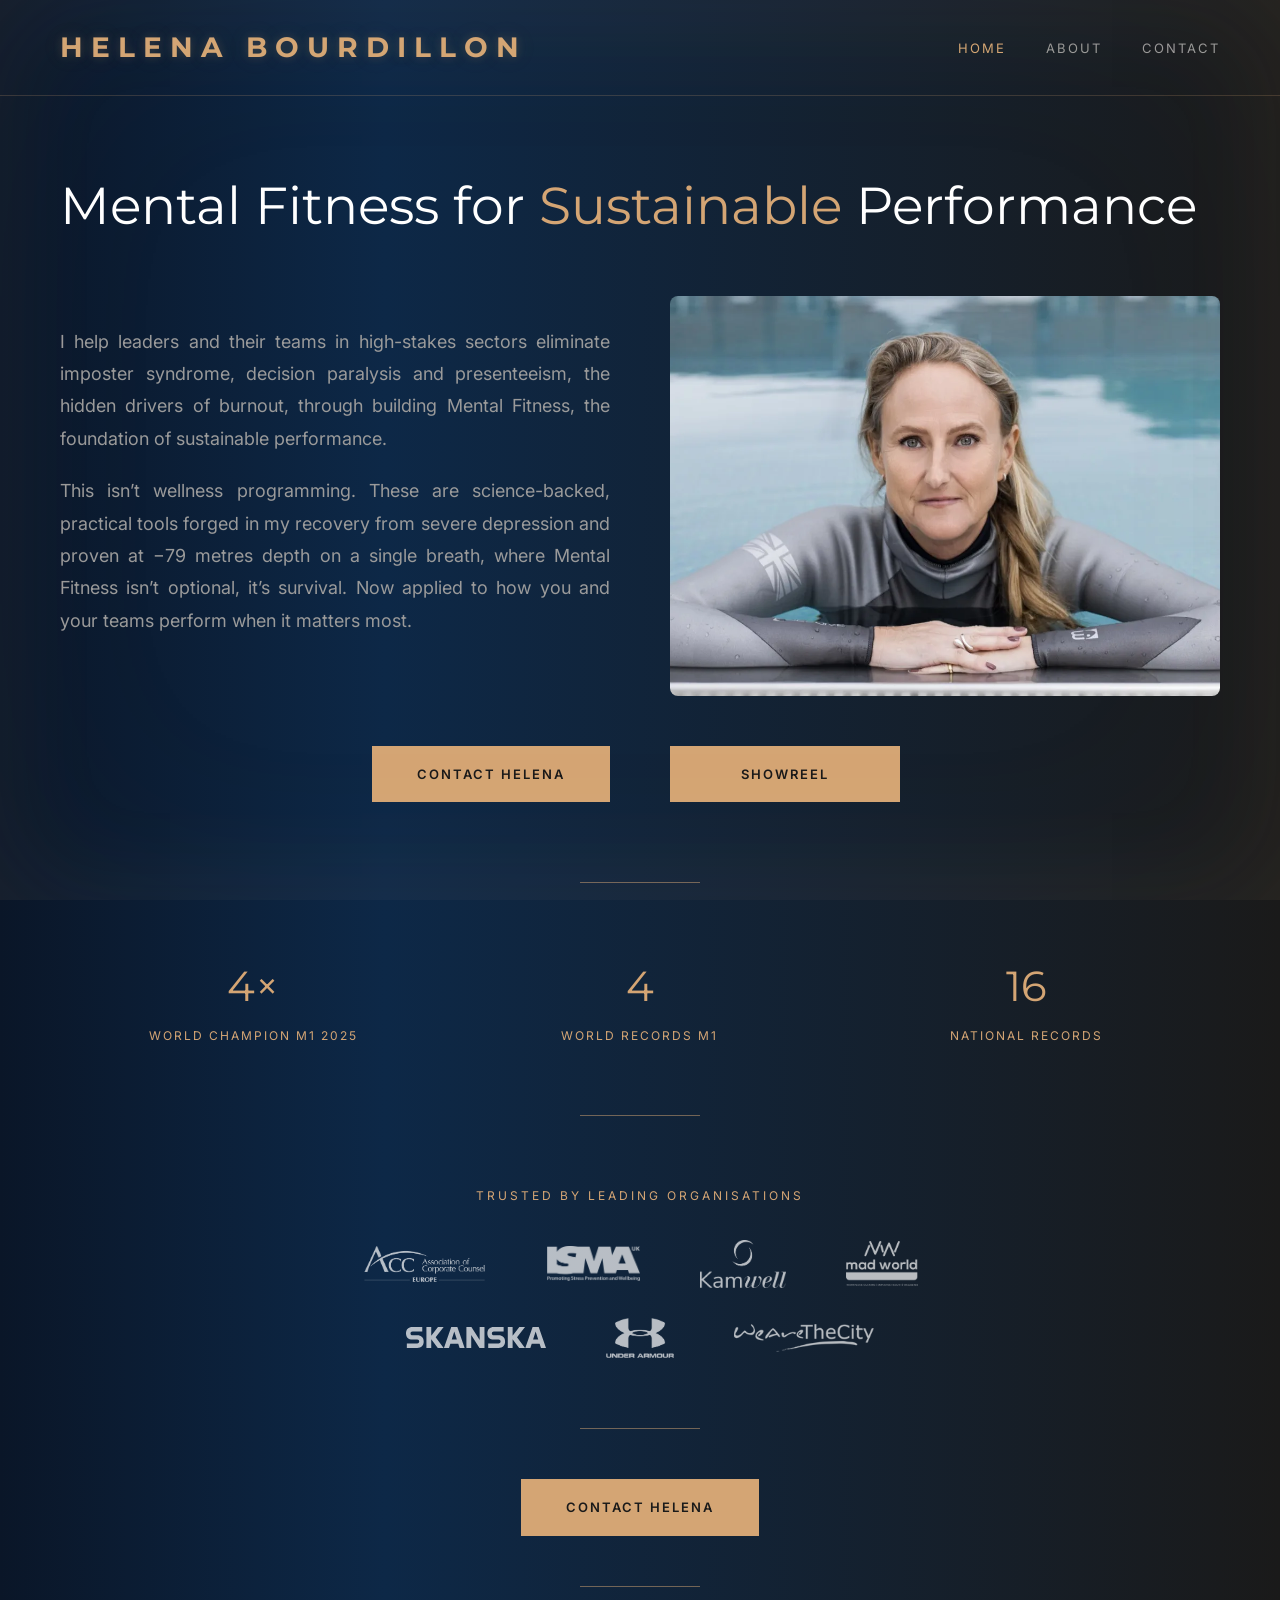
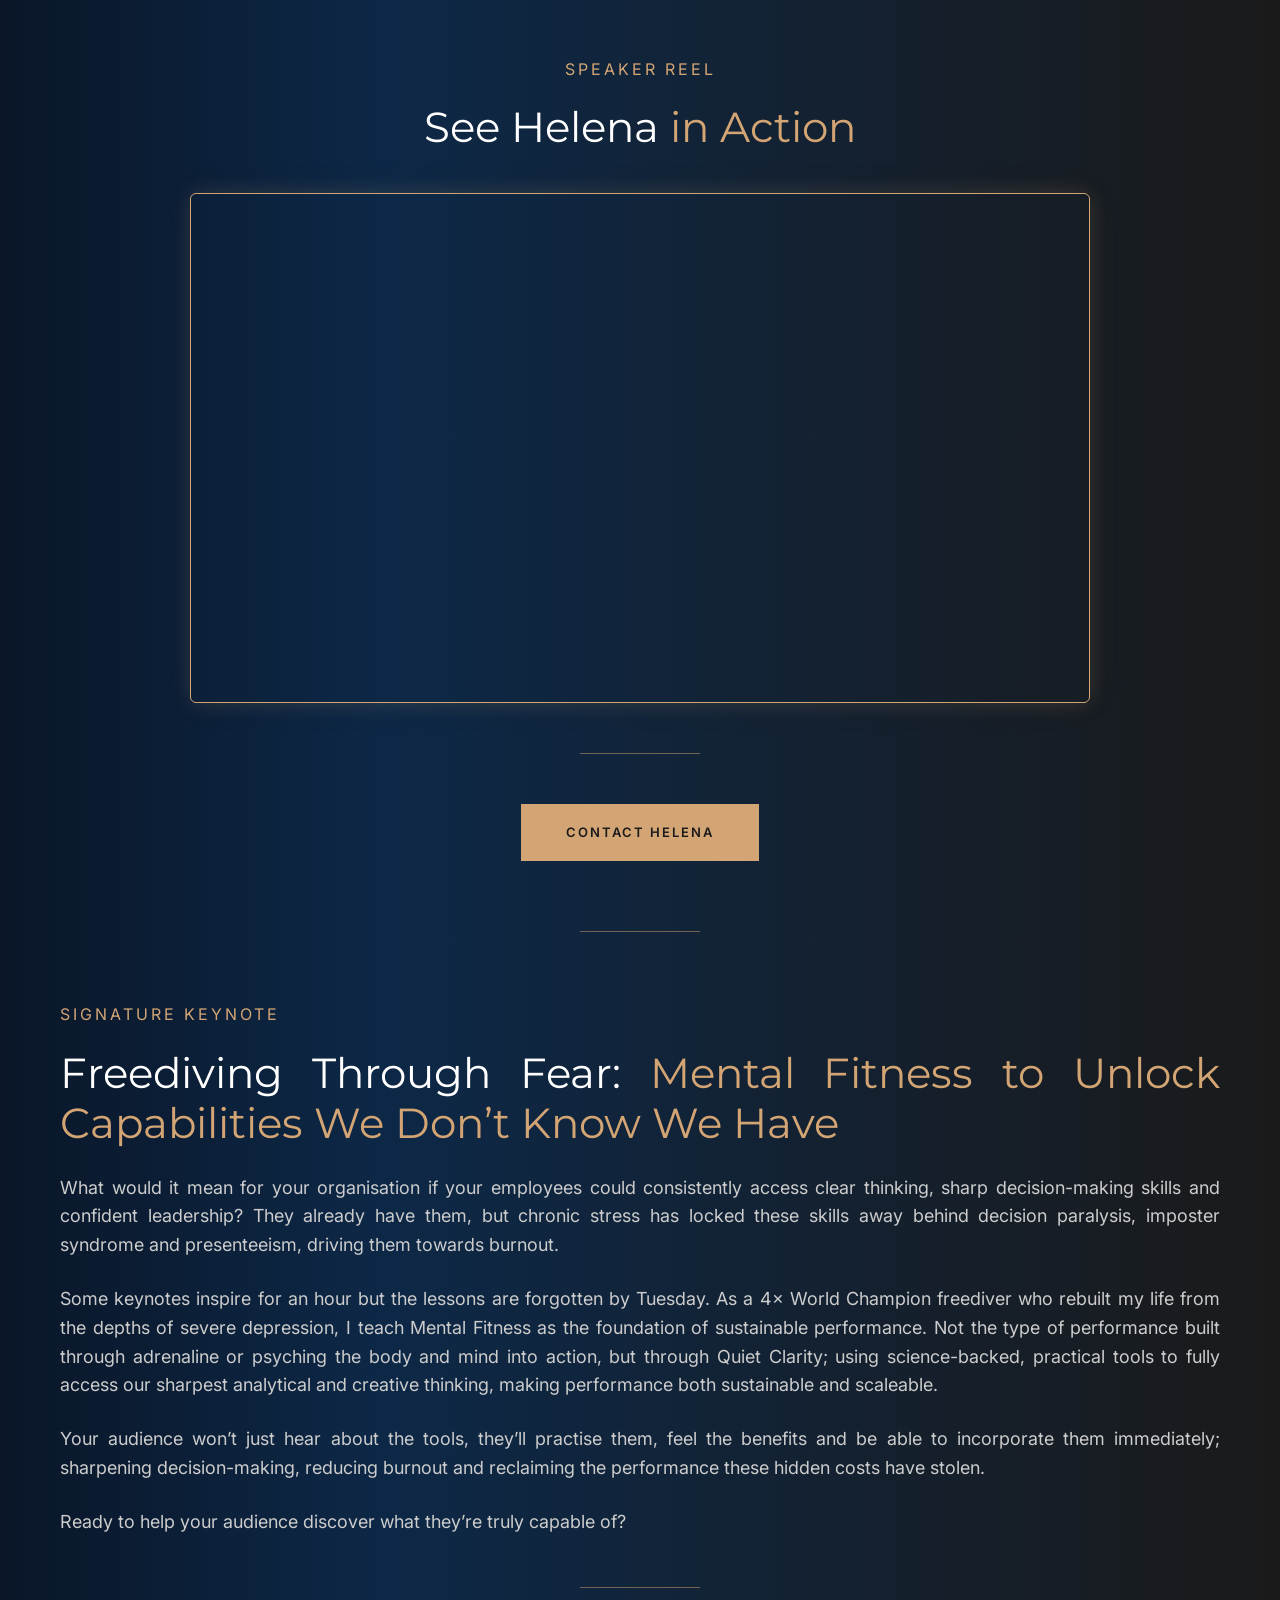
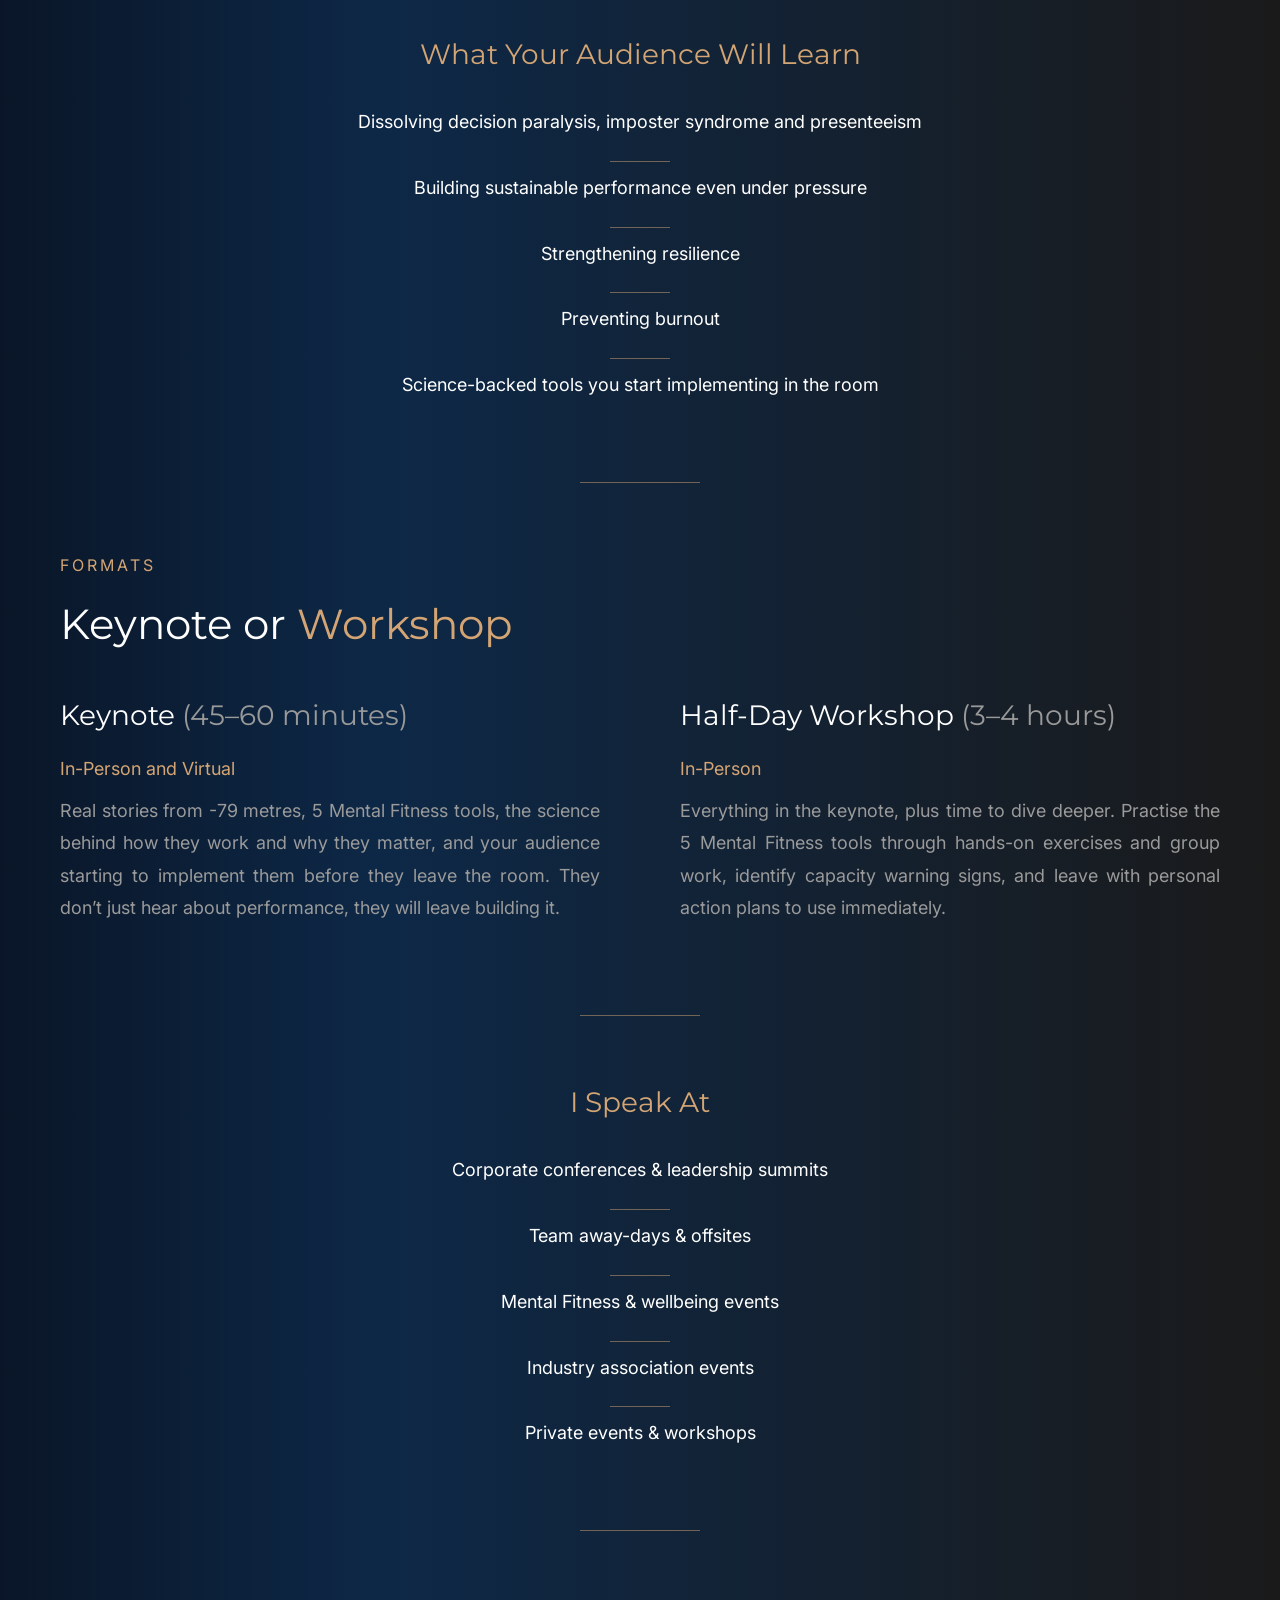
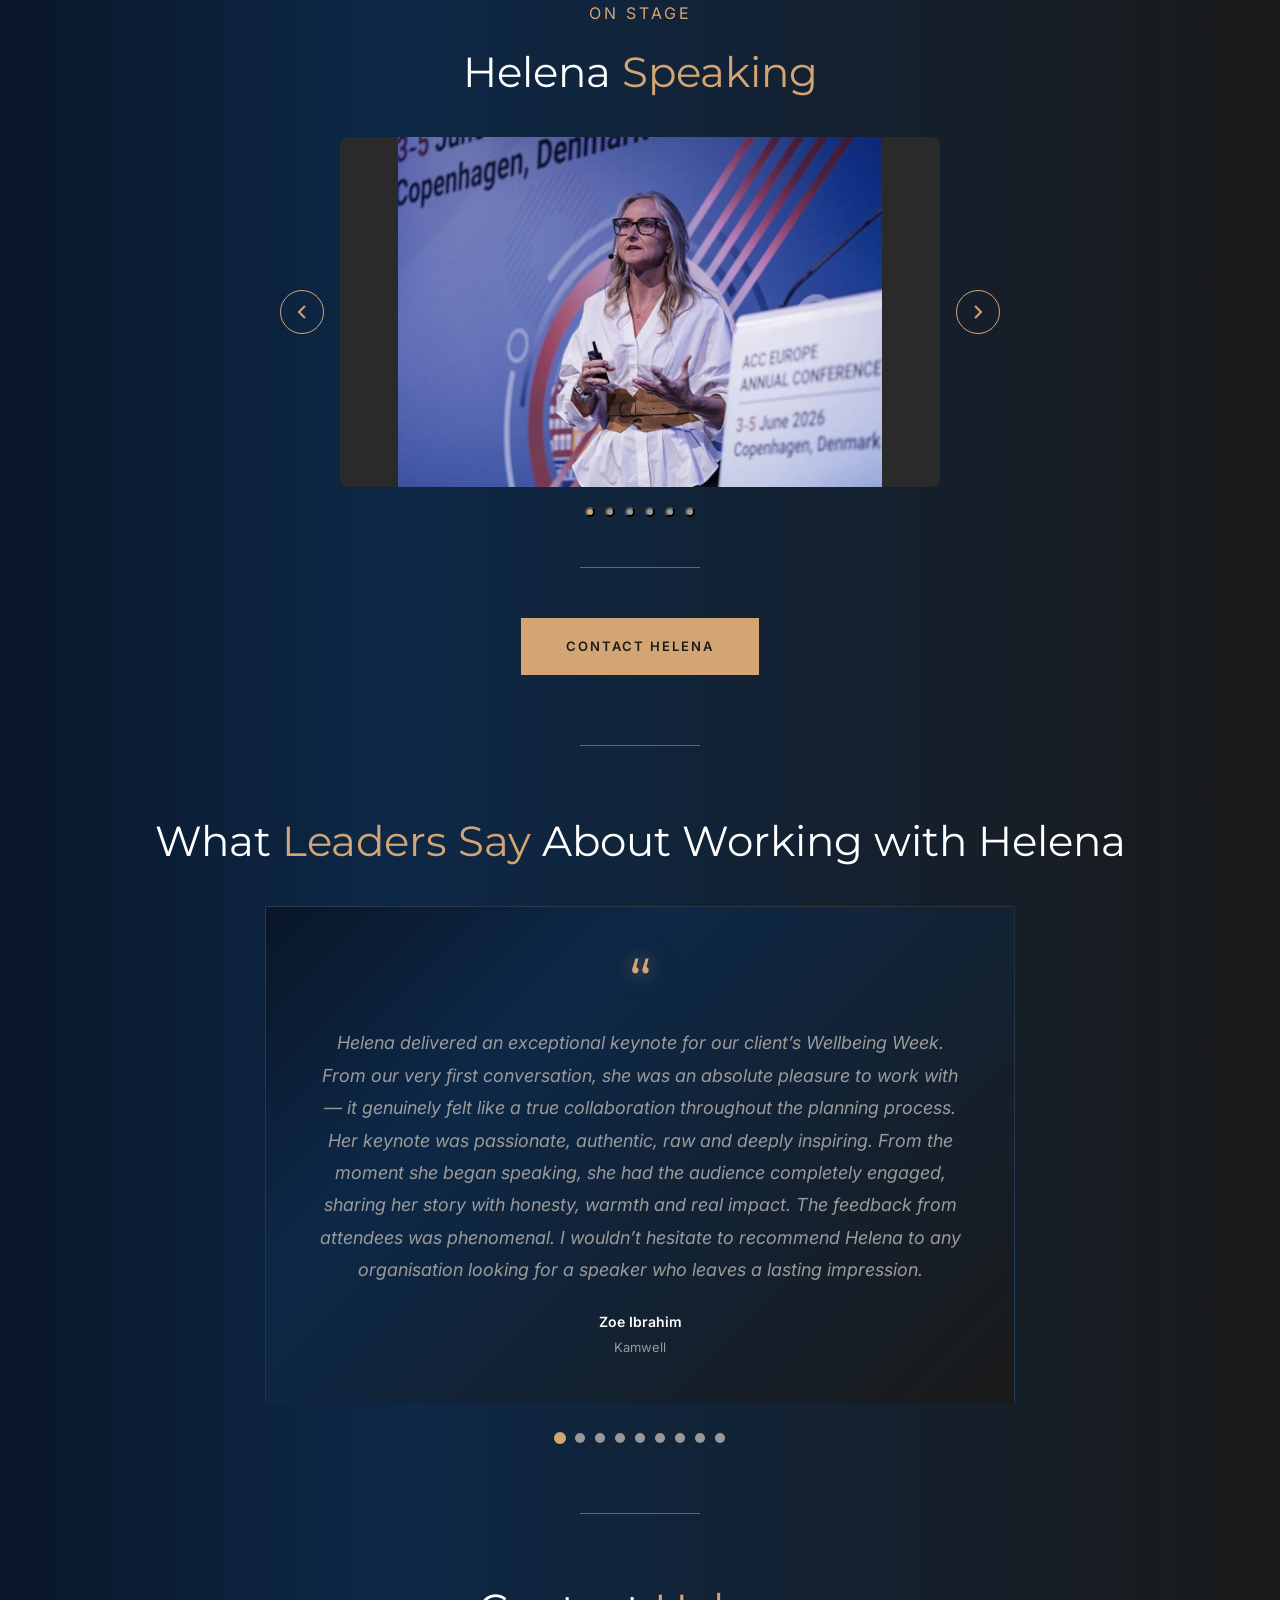
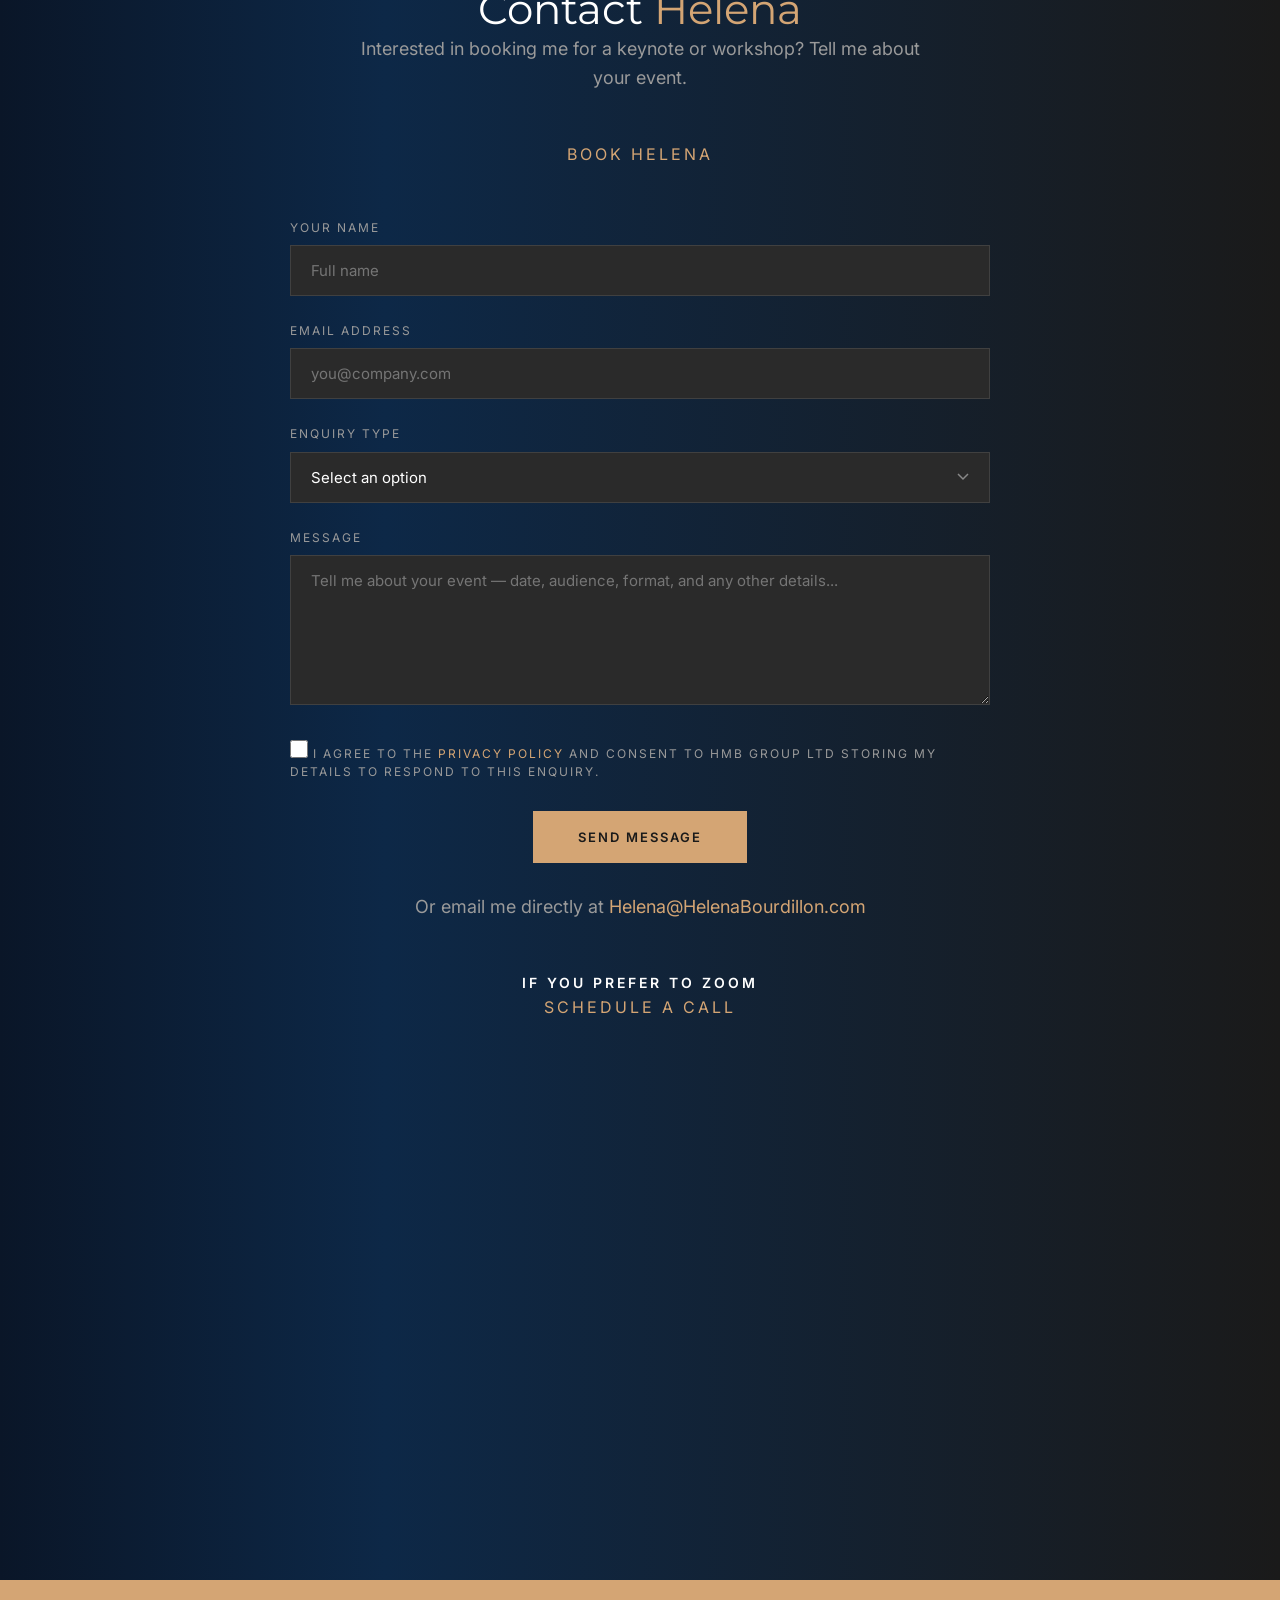
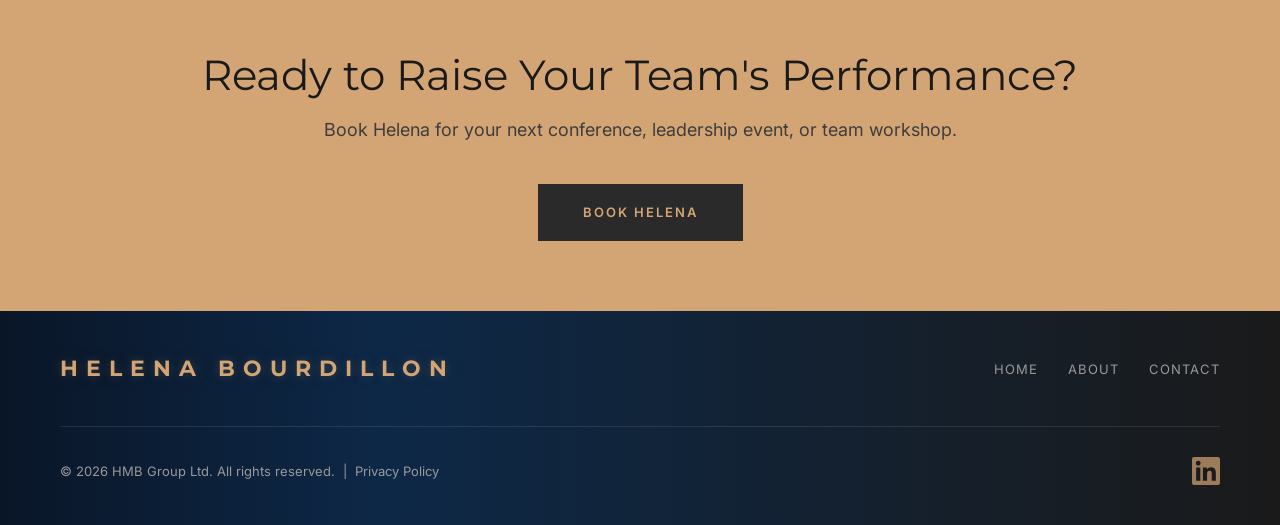
==== commit 5628e327: "Sort client logos alphabetically across two rows Co-Authored-By: Claude Sonnet 4.6 <noreply@anthropi" ====
--- a/index.html
+++ b/index.html
@@ -119,14 +119,14 @@
         <div class="logos-grid">
             <div class="logos-row">
                 <img src="images/logos/acc-europe-logo.webp" alt="ACC Europe" class="client-logo" style="height: 40px; max-width: 160px;" width="702" height="226" loading="lazy">
+                <img src="images/logos/isma-logo-white.webp" alt="ISMA" class="client-logo" style="height: 35px;" width="200" height="75" loading="lazy">
+                <a href="https://www.kamwell.com/" target="_blank" rel="noopener"><img src="images/logos/kamwell-logo.webp" alt="Kamwell" class="client-logo" style="height: 48px;" width="200" height="112" loading="lazy"></a>
+                <img src="images/logos/mad-world-summit-logo-white.webp" alt="MAD World Summit" class="client-logo" style="height: 45px; max-width: 180px;" width="200" height="125" loading="lazy">
+            </div>
+            <div class="logos-row">
                 <img src="images/logos/skanska-logo.svg" alt="Skanska" class="client-logo" style="height: 22px;" width="200" height="22" loading="lazy">
                 <img src="images/logos/under-armour-logo-white.webp" alt="Under Armour" class="client-logo" style="height: 40px;" width="200" height="117" loading="lazy">
-                <a href="https://www.kamwell.com/" target="_blank" rel="noopener"><img src="images/logos/kamwell-logo.webp" alt="Kamwell" class="client-logo" style="height: 48px;" width="200" height="112" loading="lazy"></a>
-            </div>
-            <div class="logos-row">
-                <img src="images/logos/mad-world-summit-logo-white.webp" alt="MAD World Summit" class="client-logo" style="height: 45px; max-width: 180px;" width="200" height="125" loading="lazy">
                 <img src="images/logos/wearethecity-logo-white.webp" alt="WeAreTheCity" class="client-logo" style="height: 28px;" width="200" height="40" loading="lazy">
-                <img src="images/logos/isma-logo-white.webp" alt="ISMA" class="client-logo" style="height: 35px;" width="200" height="75" loading="lazy">
             </div>
         </div>
     </section>
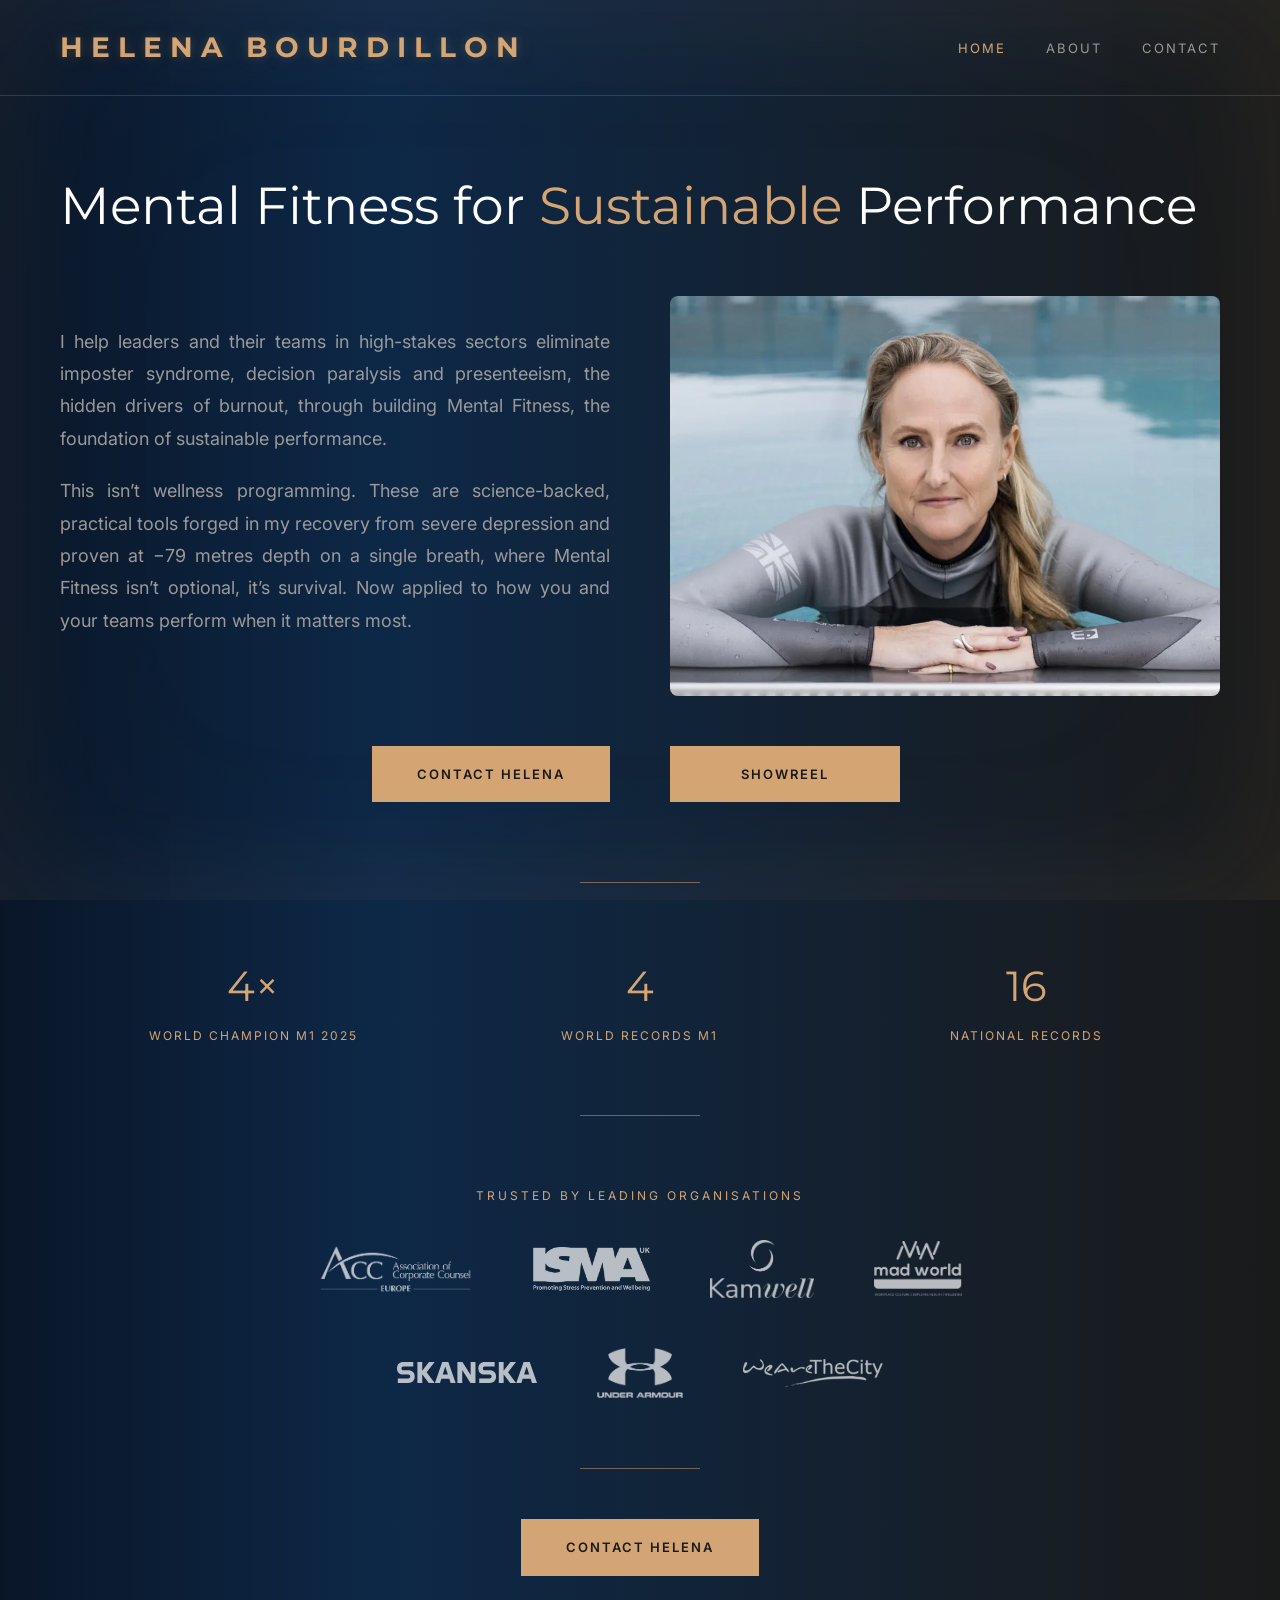
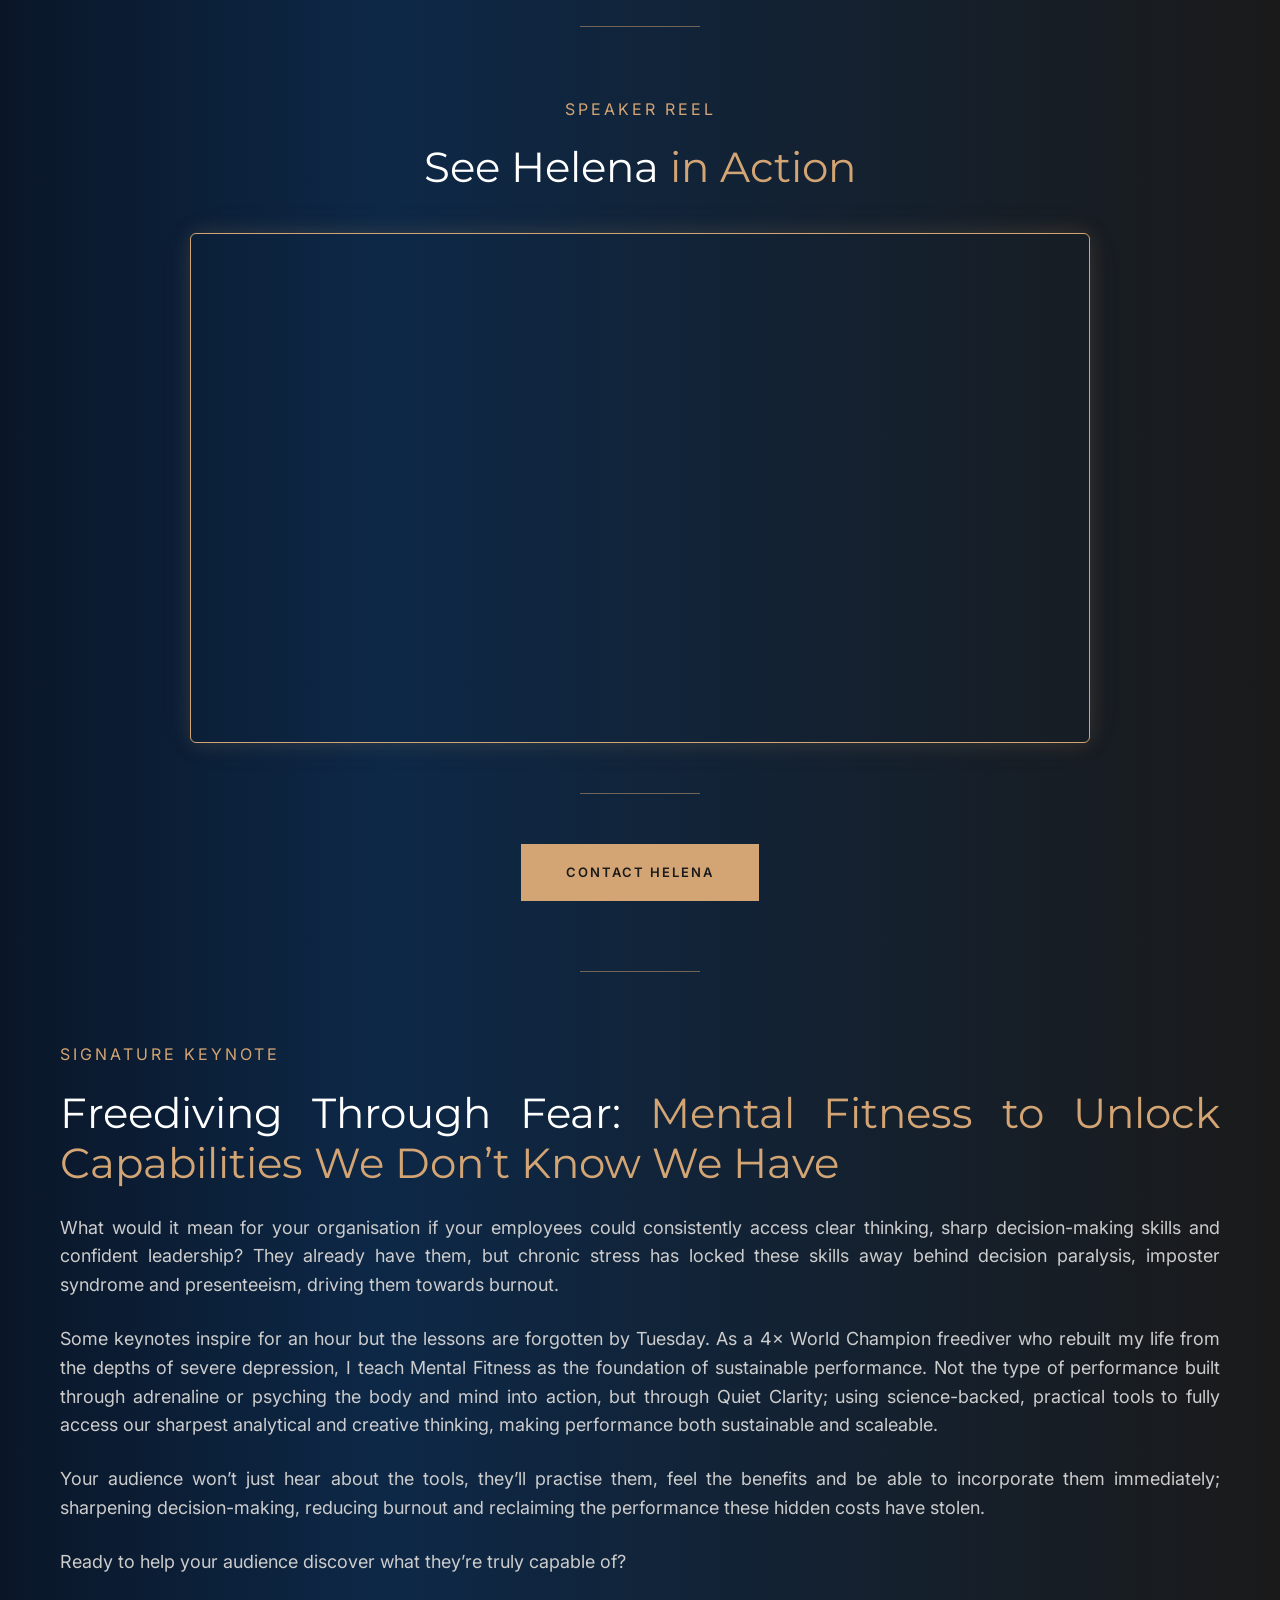
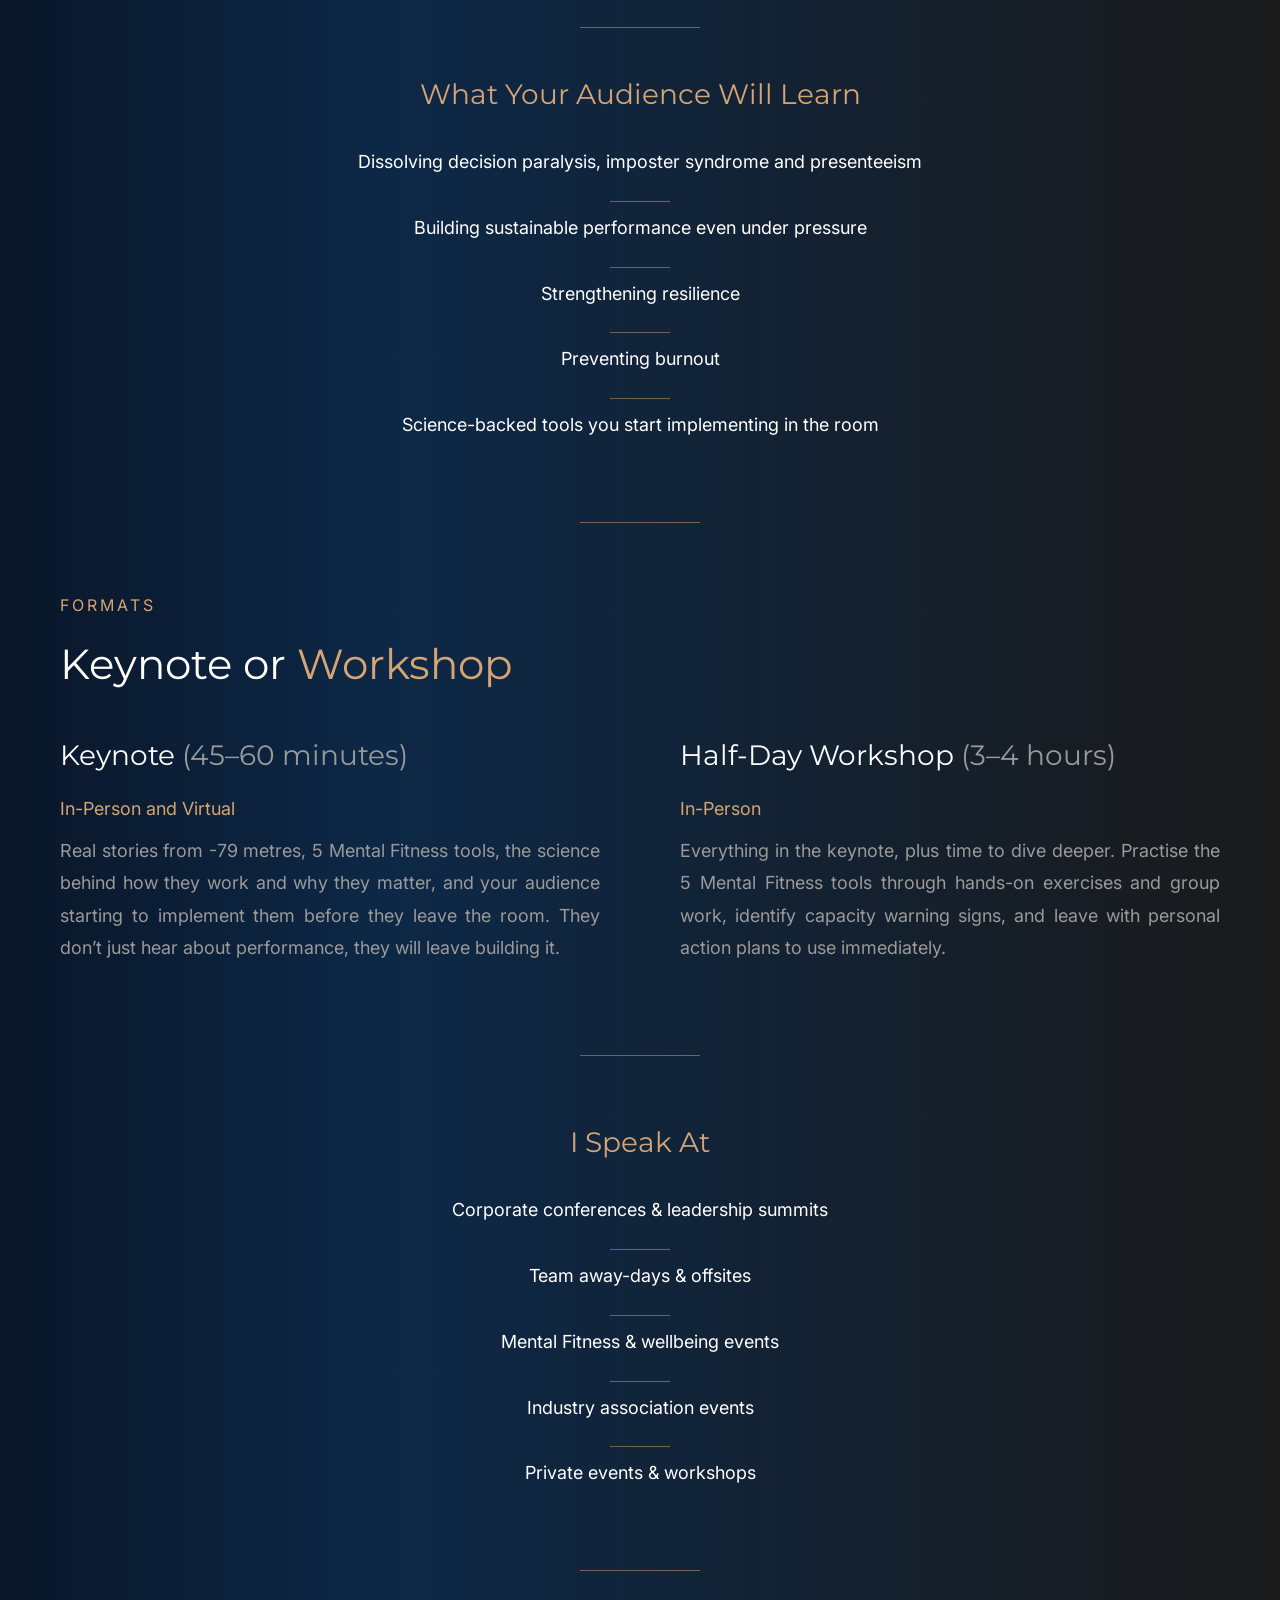
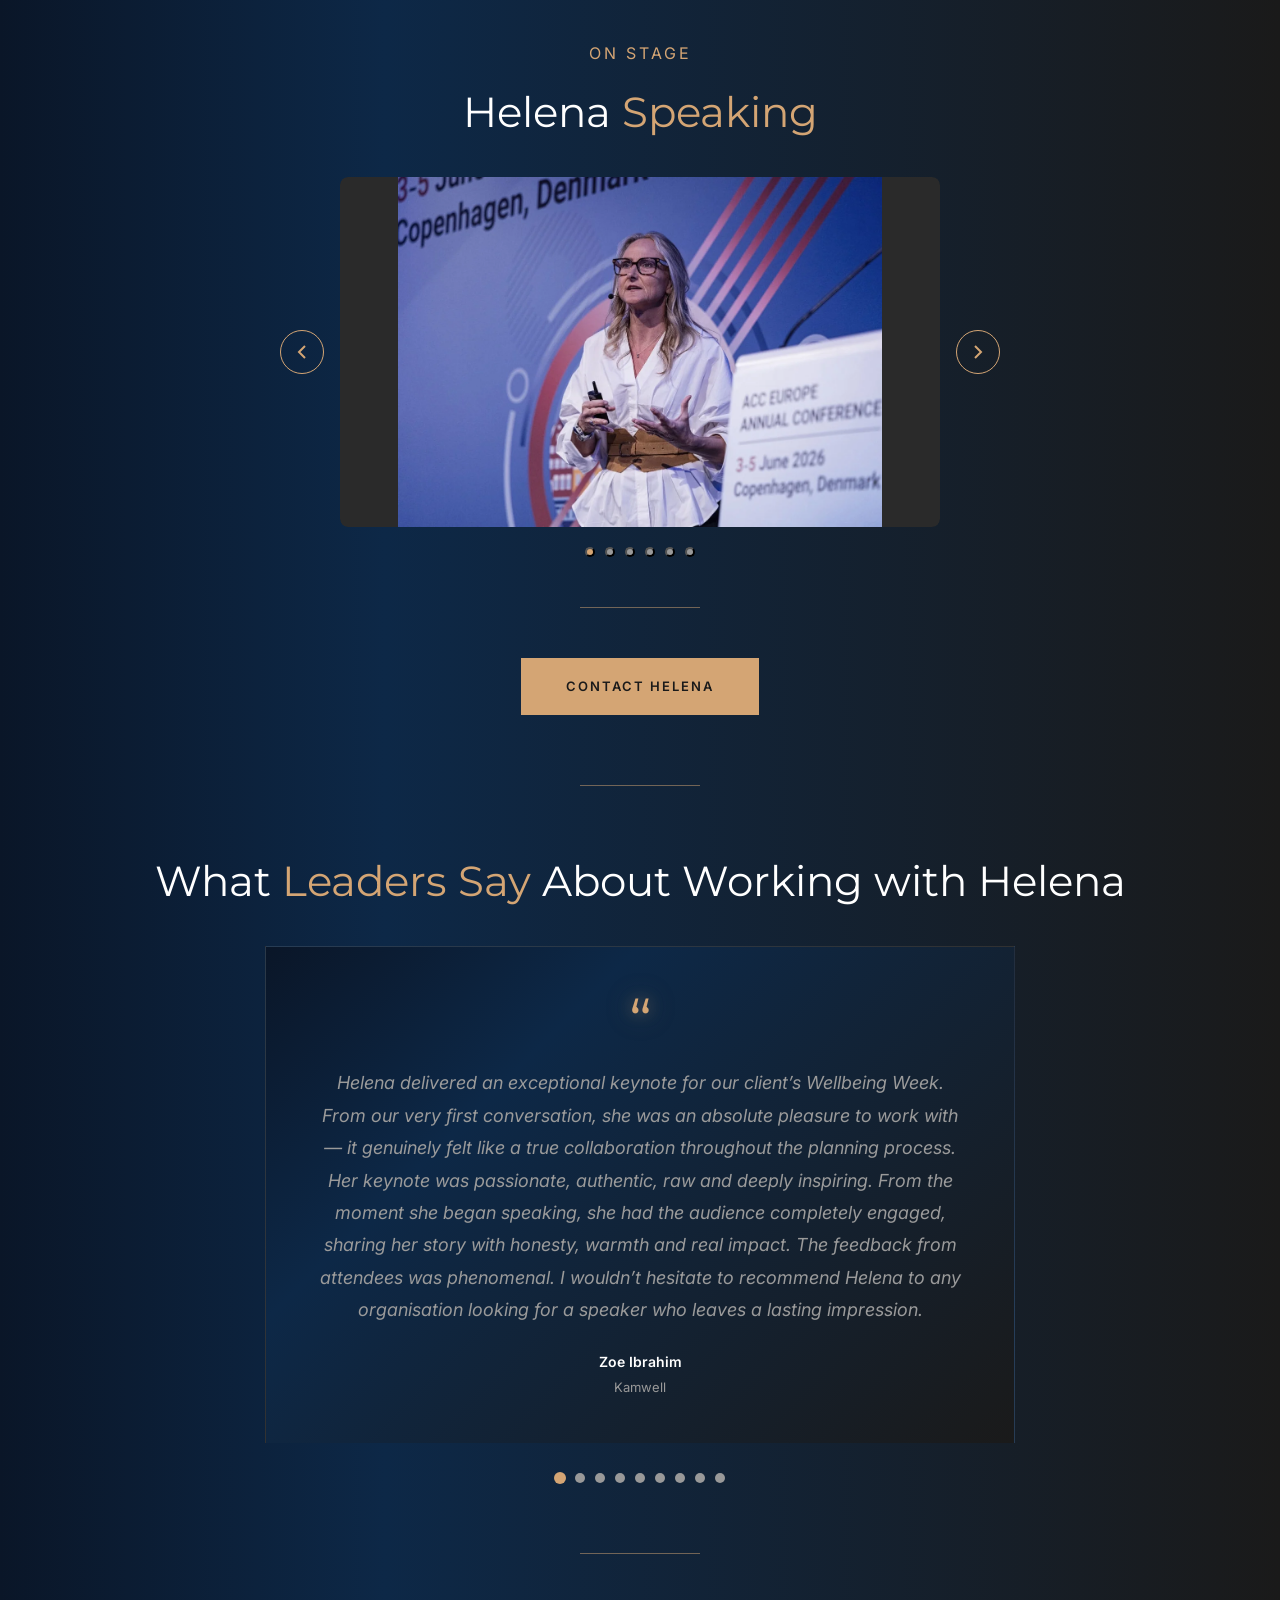
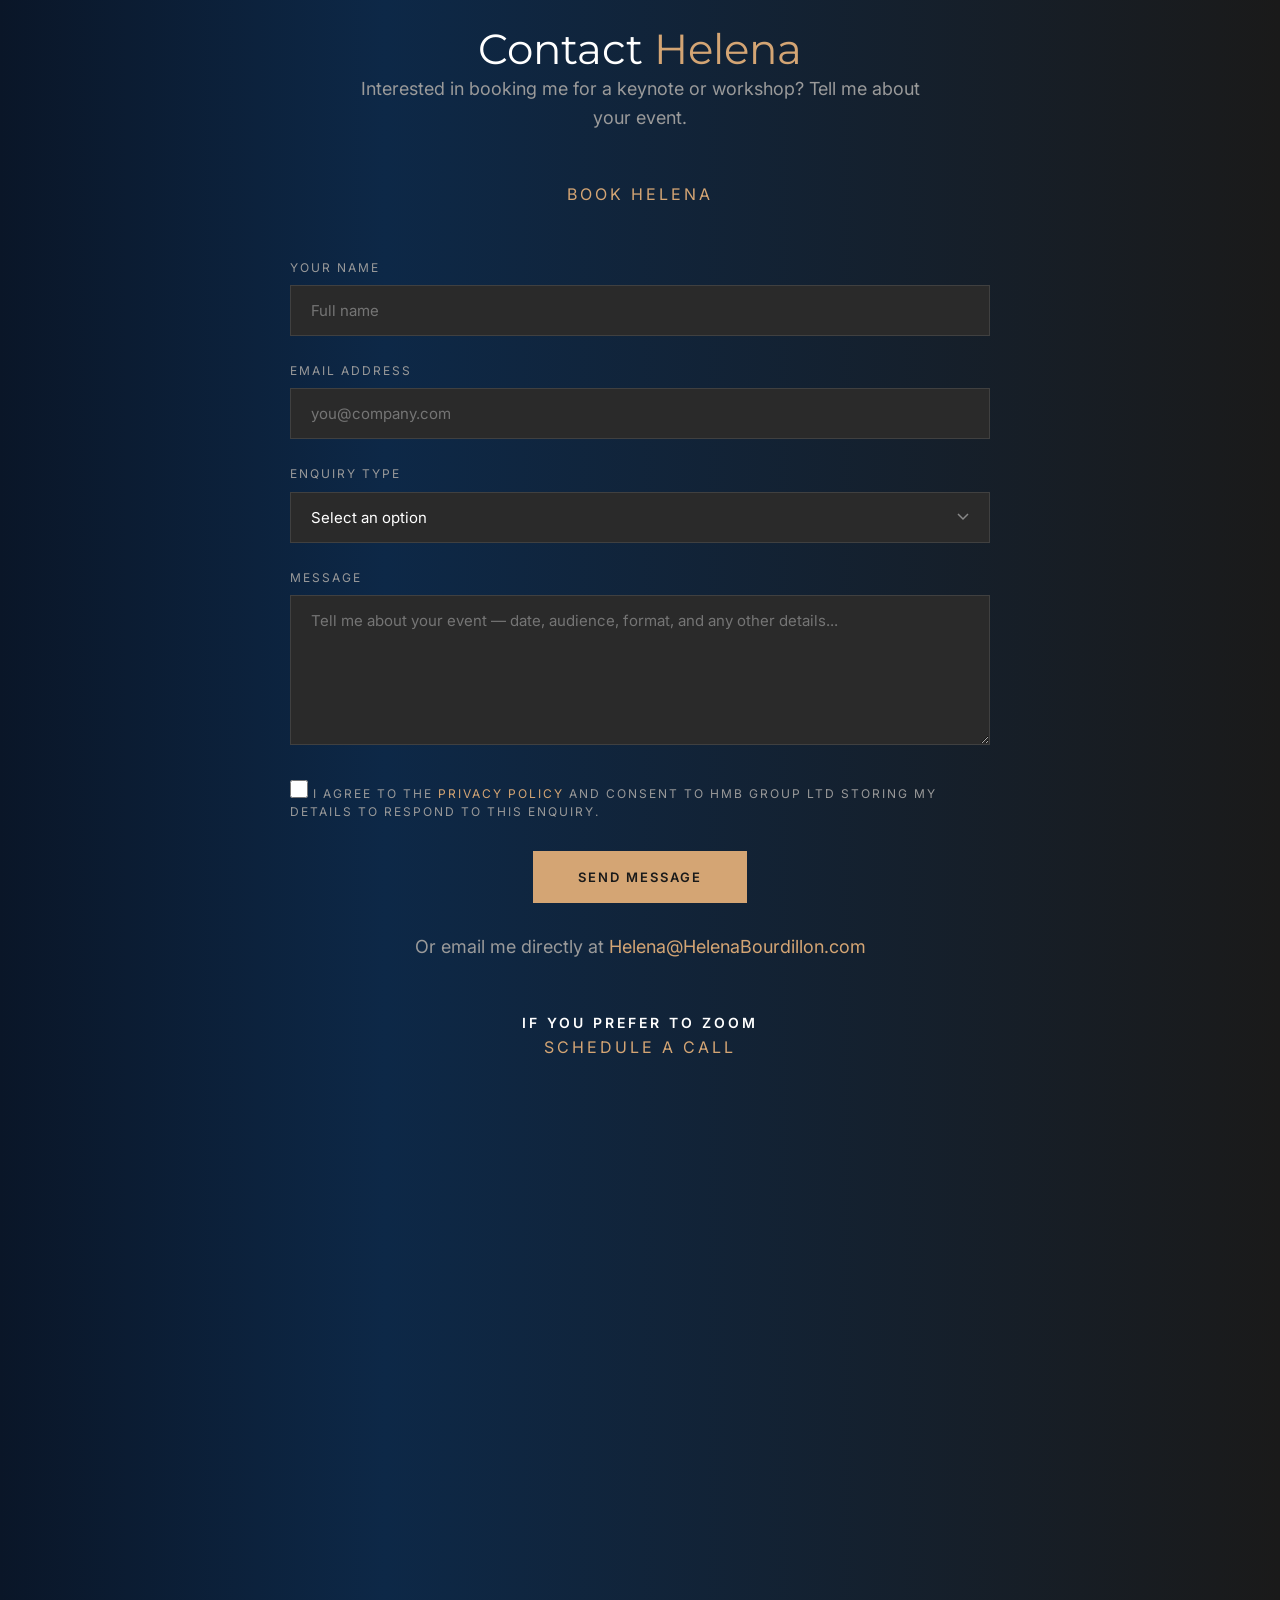
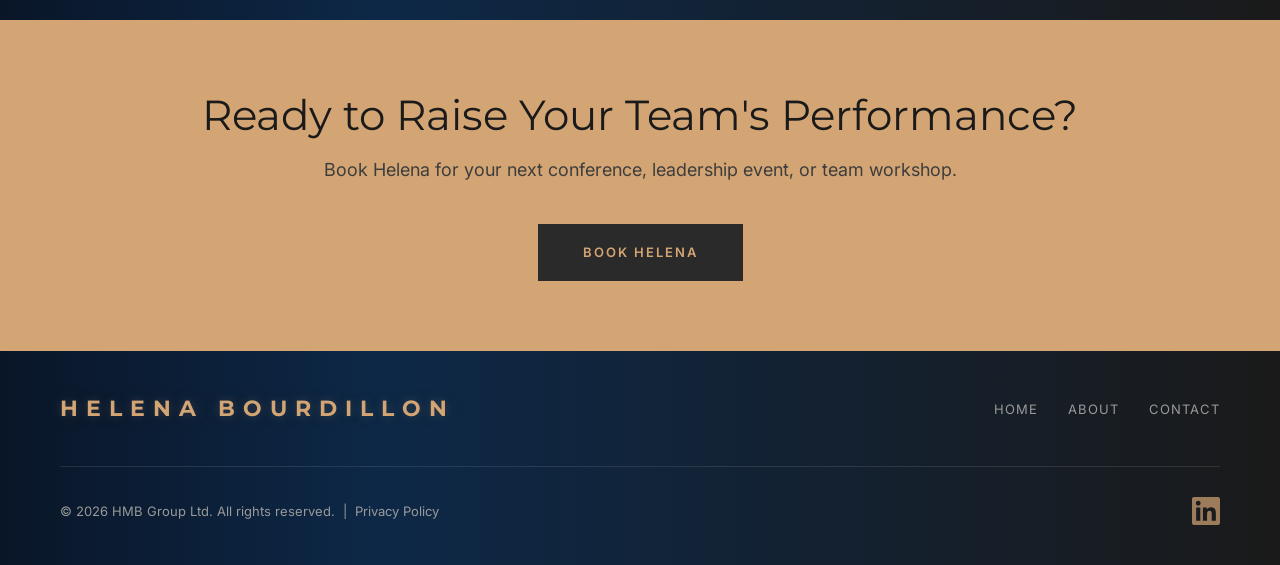
==== commit 40aeeb7b: "Increase logo sizes and row gap in logos strip Co-Authored-By: Claude Sonnet 4.6 <noreply@anthropic." ====
--- a/index.html
+++ b/index.html
@@ -118,15 +118,15 @@
         <div class="logos-label">Trusted By Leading Organisations</div>
         <div class="logos-grid">
             <div class="logos-row">
-                <img src="images/logos/acc-europe-logo.webp" alt="ACC Europe" class="client-logo" style="height: 40px; max-width: 160px;" width="702" height="226" loading="lazy">
-                <img src="images/logos/isma-logo-white.webp" alt="ISMA" class="client-logo" style="height: 35px;" width="200" height="75" loading="lazy">
-                <a href="https://www.kamwell.com/" target="_blank" rel="noopener"><img src="images/logos/kamwell-logo.webp" alt="Kamwell" class="client-logo" style="height: 48px;" width="200" height="112" loading="lazy"></a>
-                <img src="images/logos/mad-world-summit-logo-white.webp" alt="MAD World Summit" class="client-logo" style="height: 45px; max-width: 180px;" width="200" height="125" loading="lazy">
+                <img src="images/logos/acc-europe-logo.webp" alt="ACC Europe" class="client-logo" style="height: 50px; max-width: 200px;" width="702" height="226" loading="lazy">
+                <img src="images/logos/isma-logo-white.webp" alt="ISMA" class="client-logo" style="height: 44px;" width="200" height="75" loading="lazy">
+                <a href="https://www.kamwell.com/" target="_blank" rel="noopener"><img src="images/logos/kamwell-logo.webp" alt="Kamwell" class="client-logo" style="height: 58px;" width="200" height="112" loading="lazy"></a>
+                <img src="images/logos/mad-world-summit-logo-white.webp" alt="MAD World Summit" class="client-logo" style="height: 55px; max-width: 220px;" width="200" height="125" loading="lazy">
             </div>
             <div class="logos-row">
-                <img src="images/logos/skanska-logo.svg" alt="Skanska" class="client-logo" style="height: 22px;" width="200" height="22" loading="lazy">
-                <img src="images/logos/under-armour-logo-white.webp" alt="Under Armour" class="client-logo" style="height: 40px;" width="200" height="117" loading="lazy">
-                <img src="images/logos/wearethecity-logo-white.webp" alt="WeAreTheCity" class="client-logo" style="height: 28px;" width="200" height="40" loading="lazy">
+                <img src="images/logos/skanska-logo.svg" alt="Skanska" class="client-logo" style="height: 28px;" width="200" height="22" loading="lazy">
+                <img src="images/logos/under-armour-logo-white.webp" alt="Under Armour" class="client-logo" style="height: 50px;" width="200" height="117" loading="lazy">
+                <img src="images/logos/wearethecity-logo-white.webp" alt="WeAreTheCity" class="client-logo" style="height: 35px;" width="200" height="40" loading="lazy">
             </div>
         </div>
     </section>
--- a/css/styles.css
+++ b/css/styles.css
@@ -325,7 +325,7 @@
 .logos-grid {
     display: flex;
     flex-direction: column;
-    gap: 30px;
+    gap: 50px;
     max-width: 1200px;
     margin: 0 auto;
 }
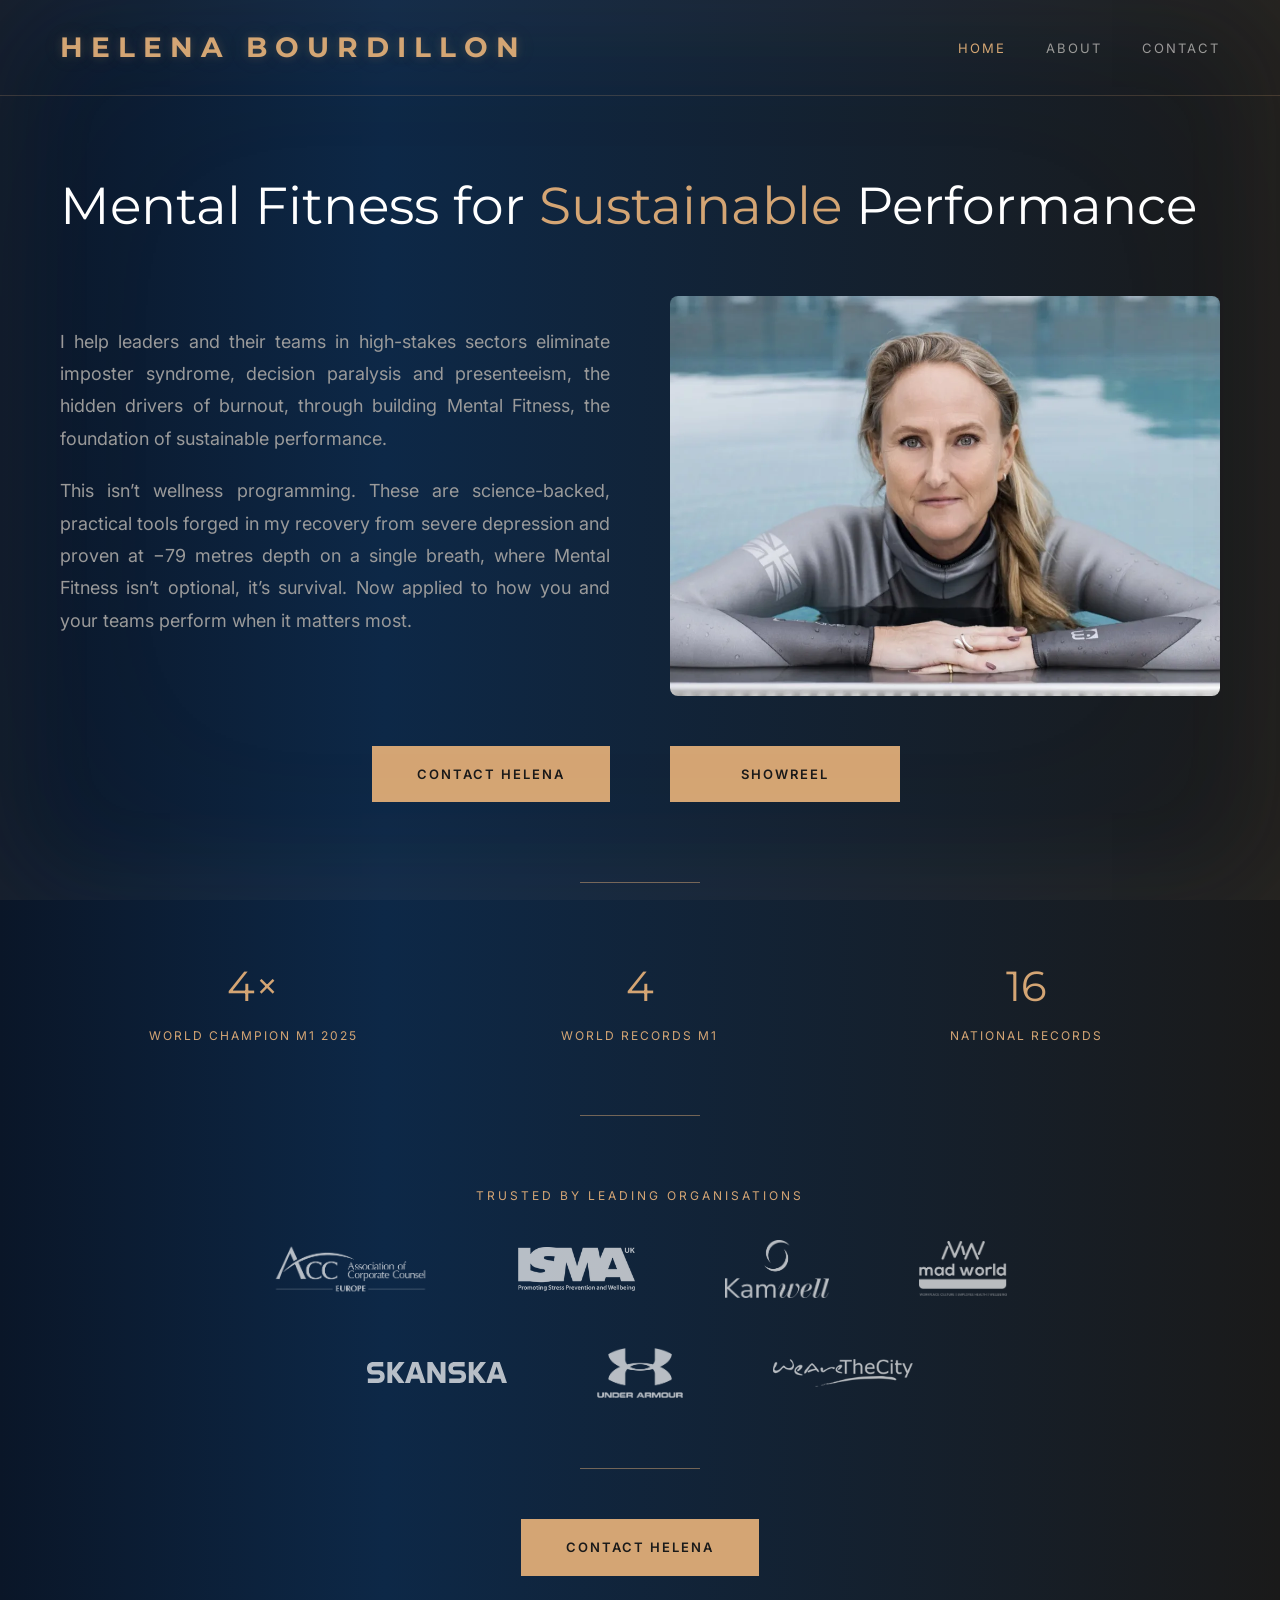
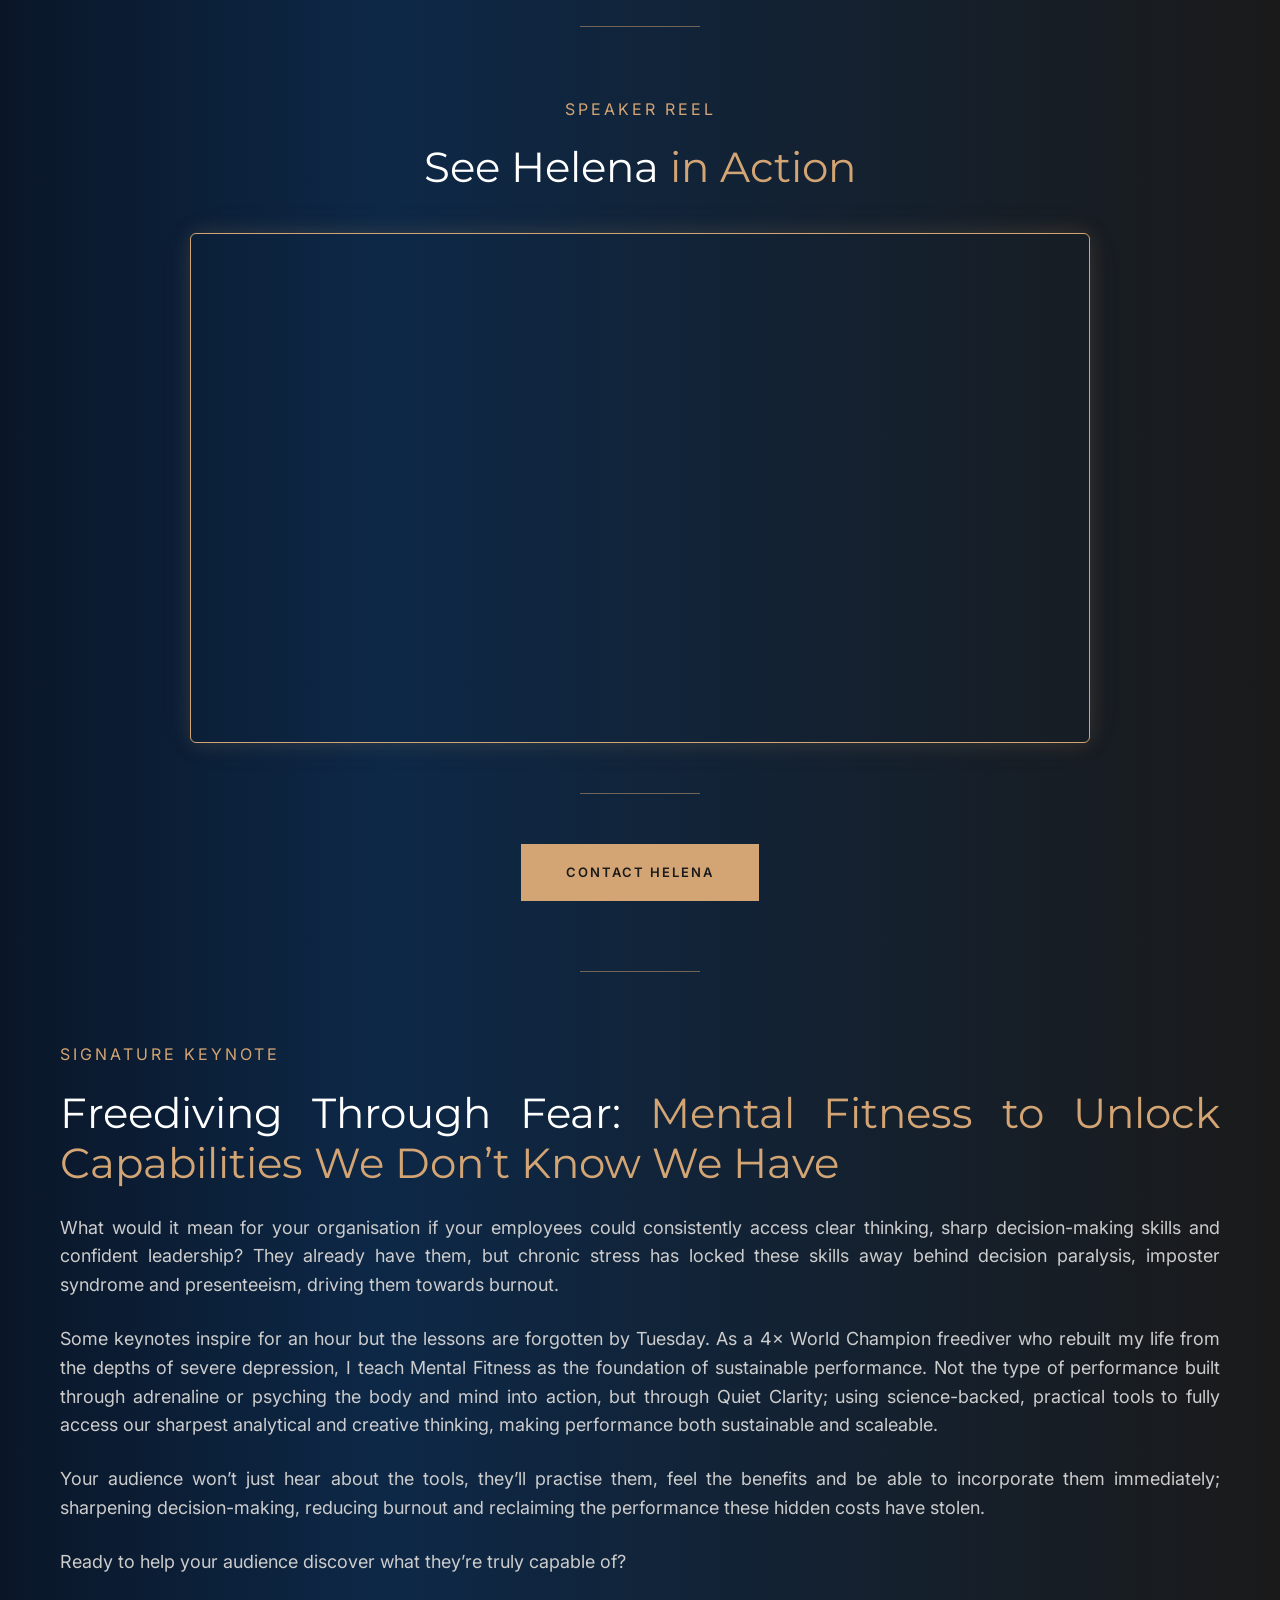
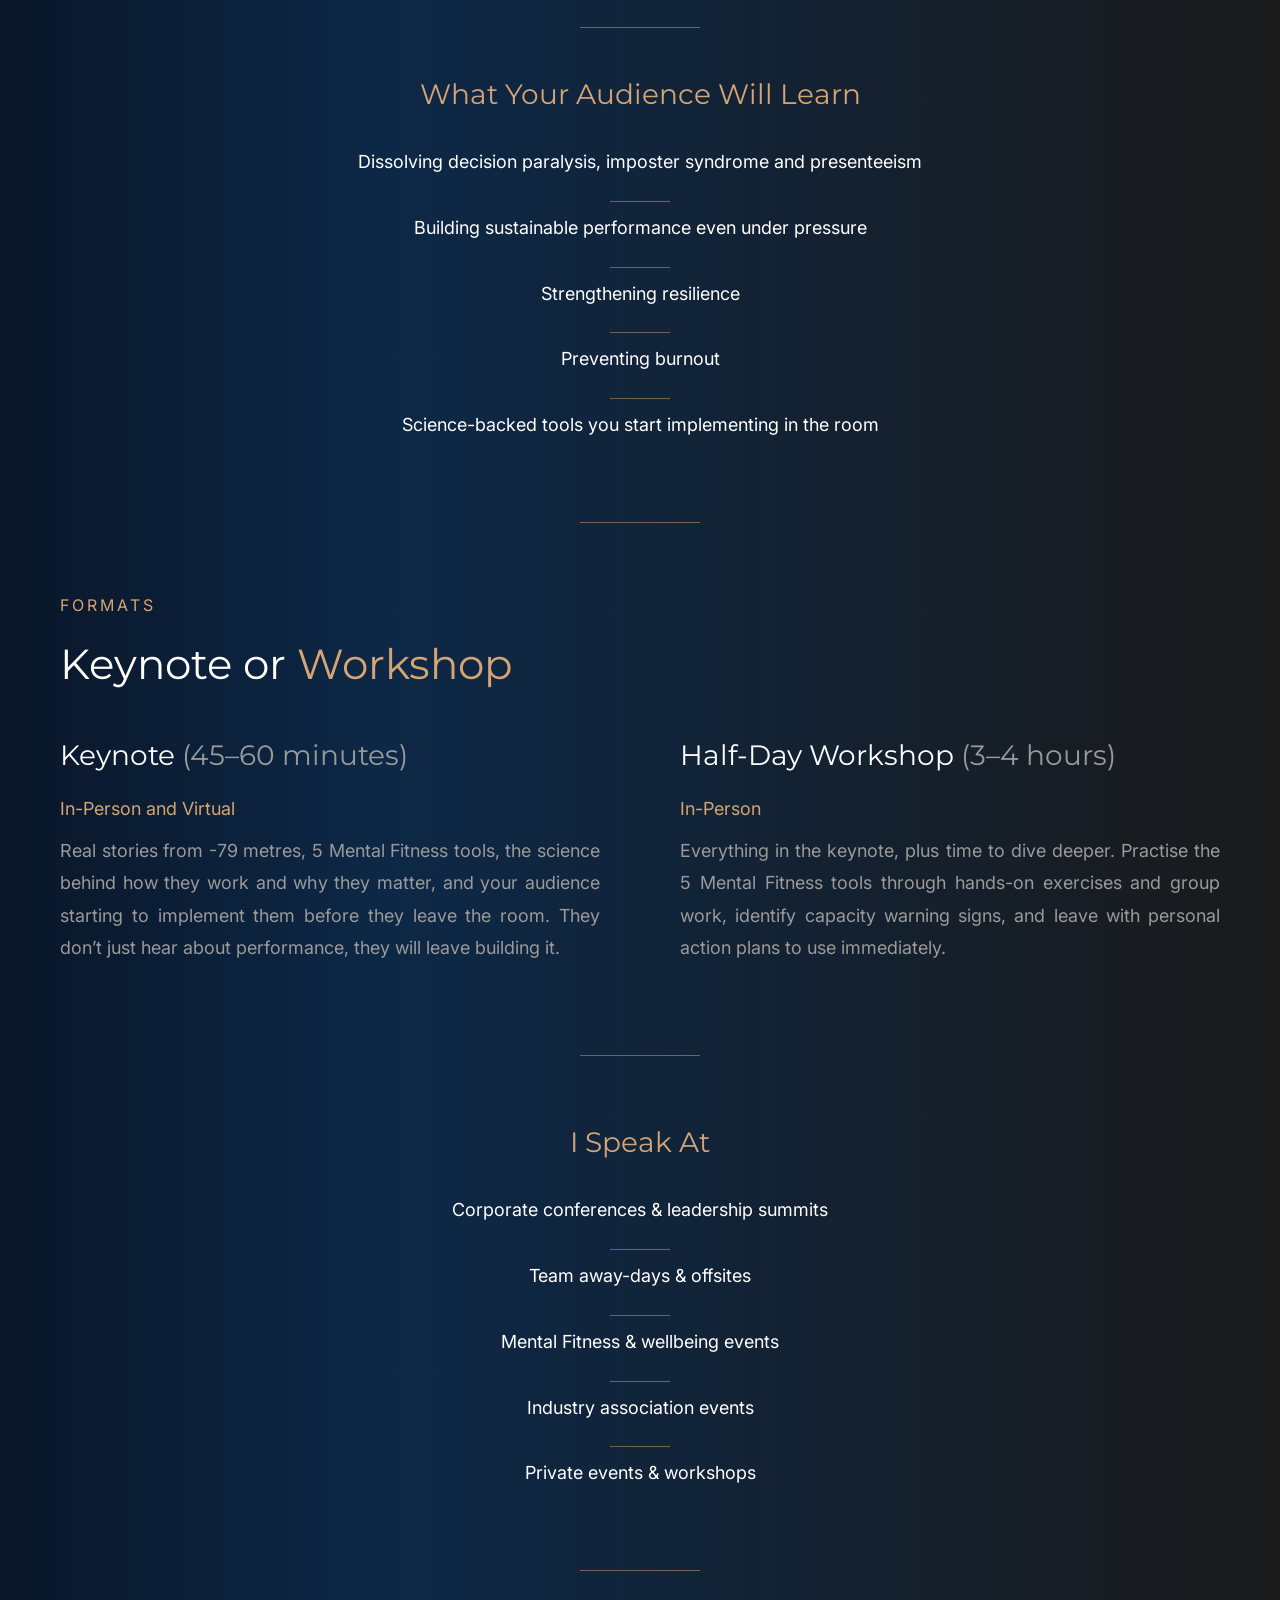
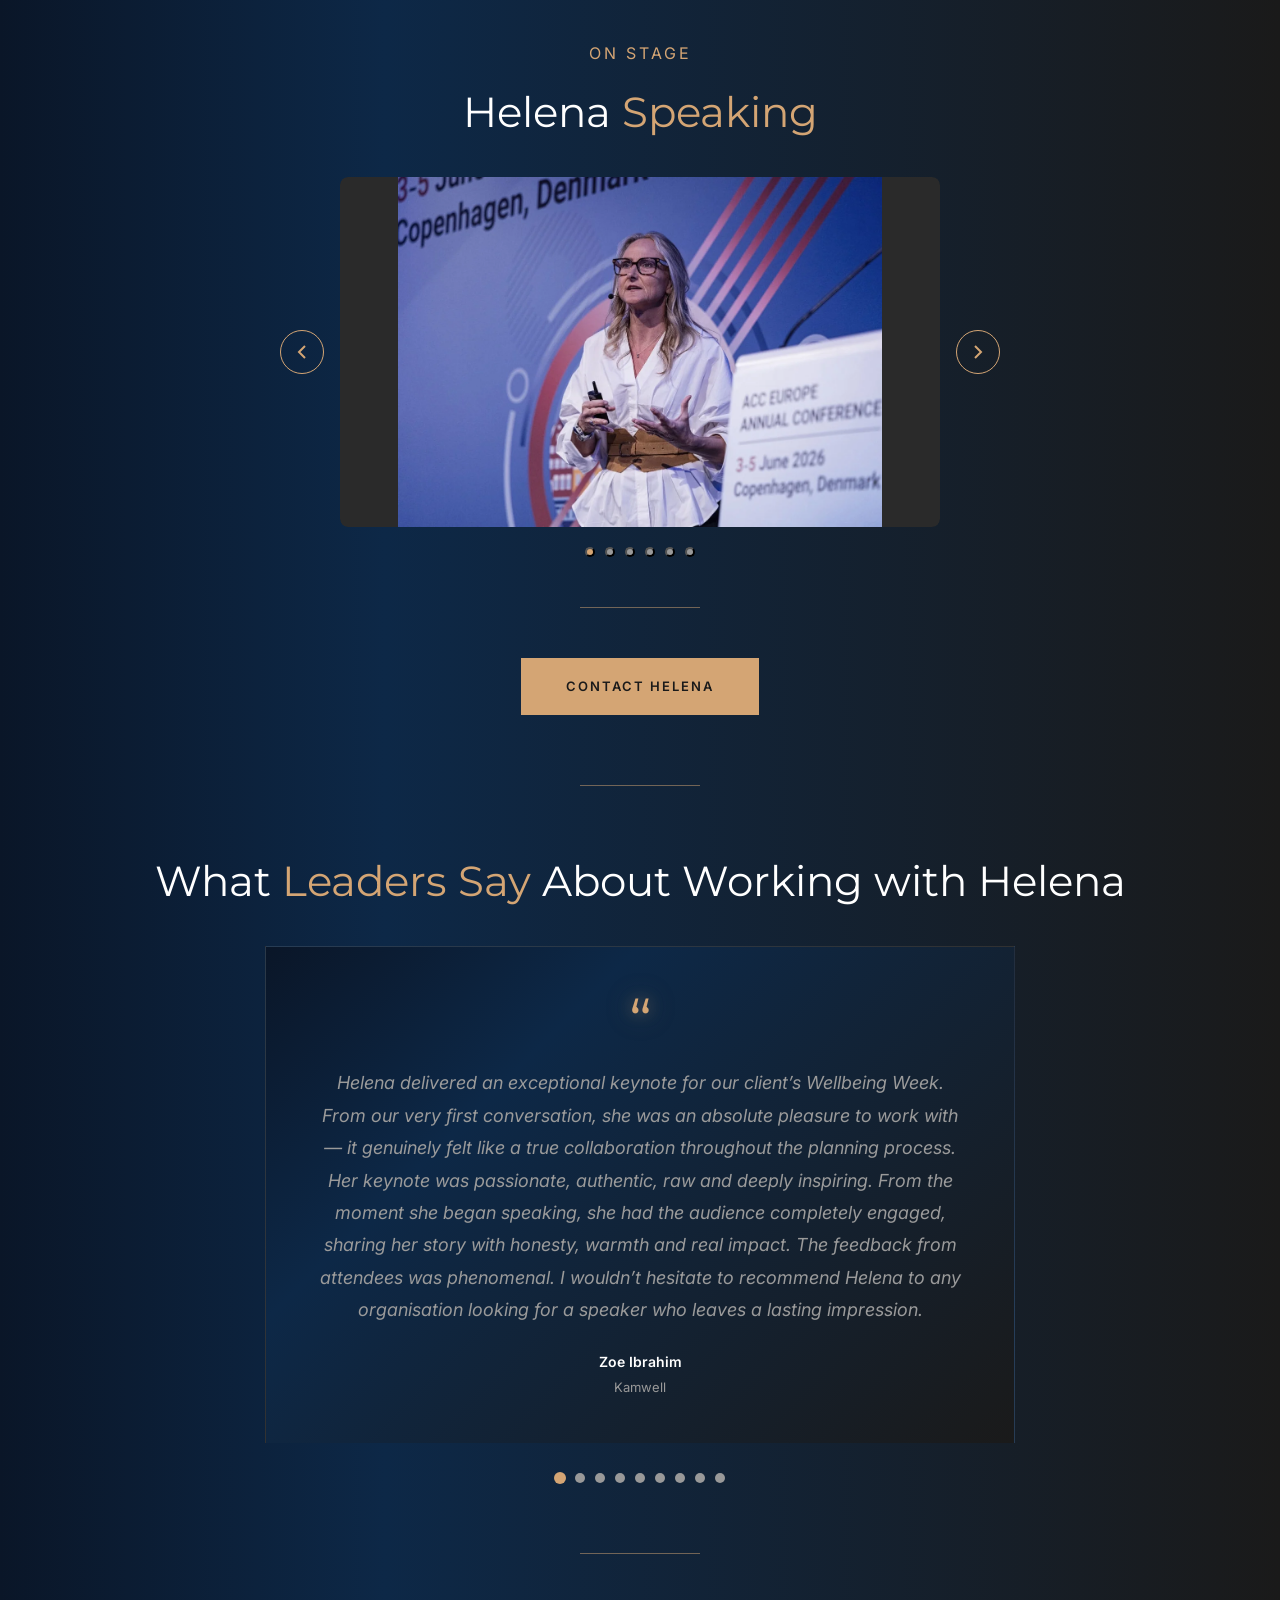
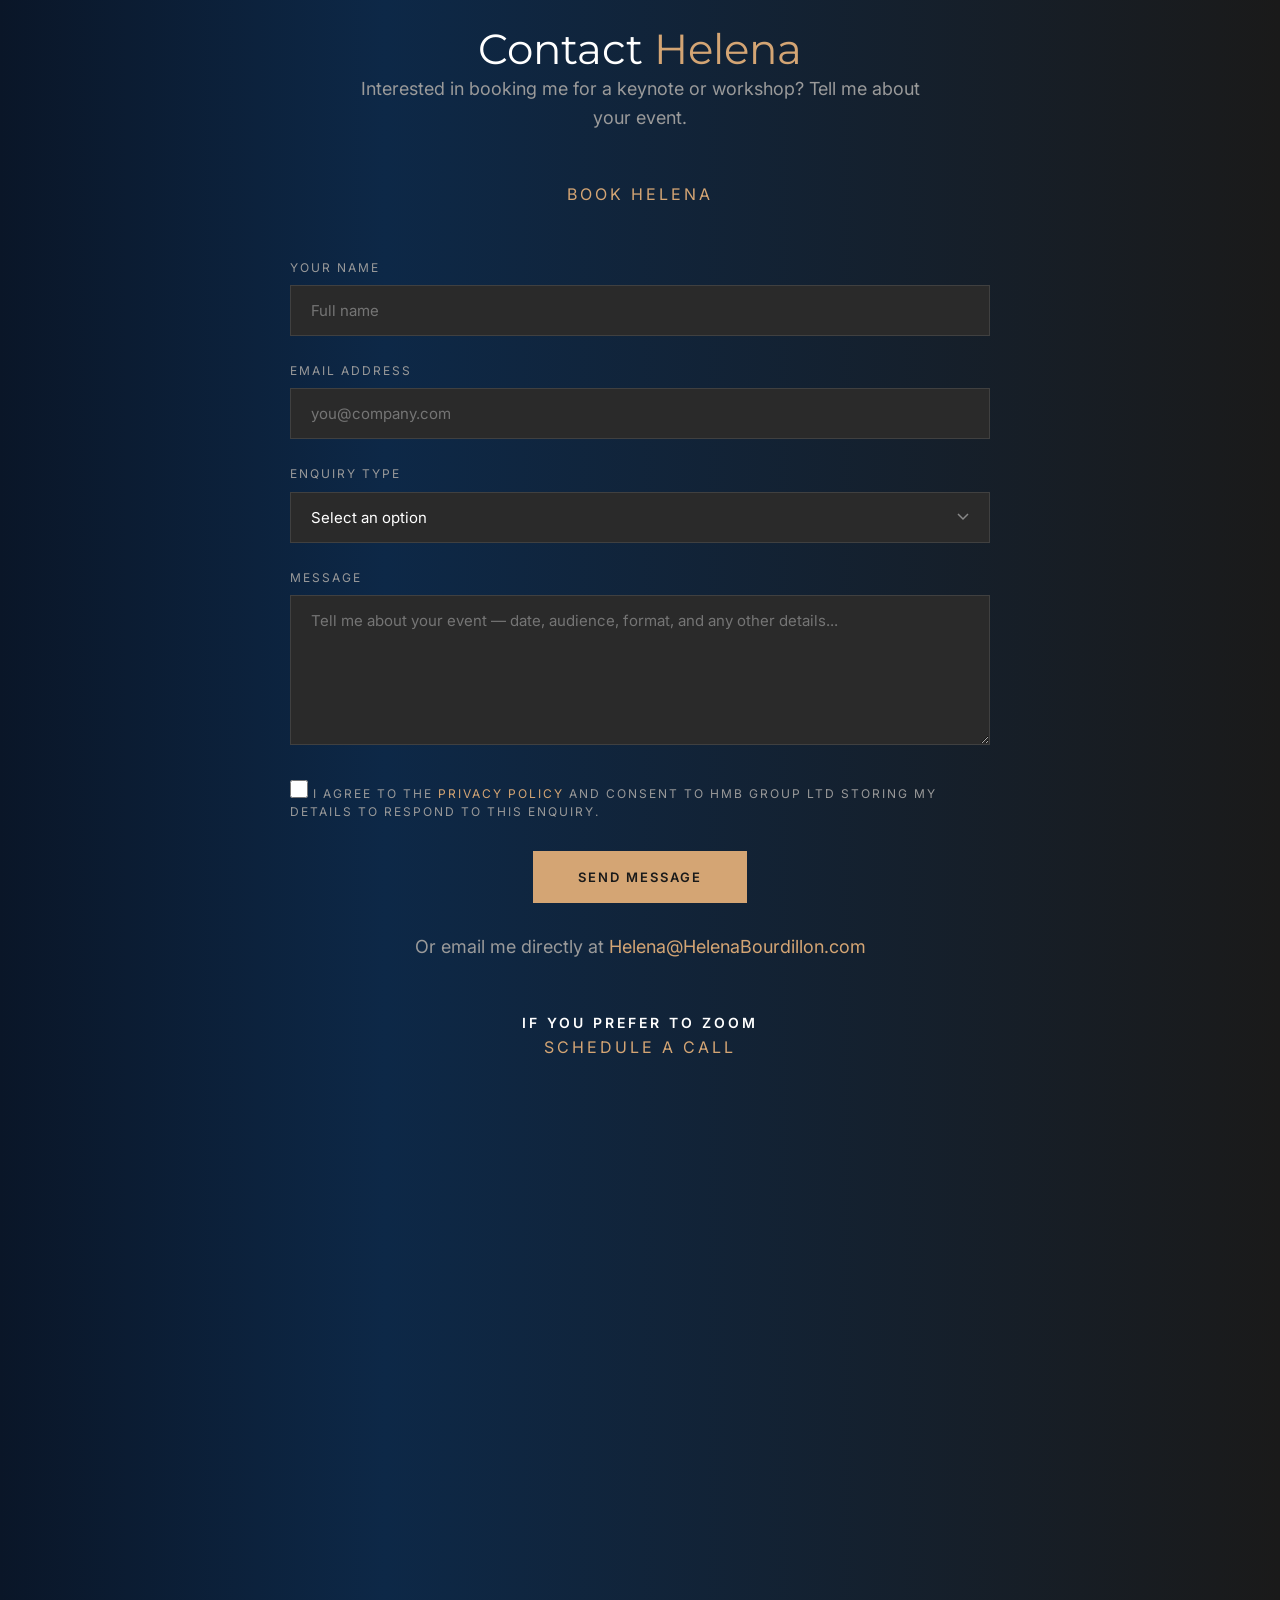
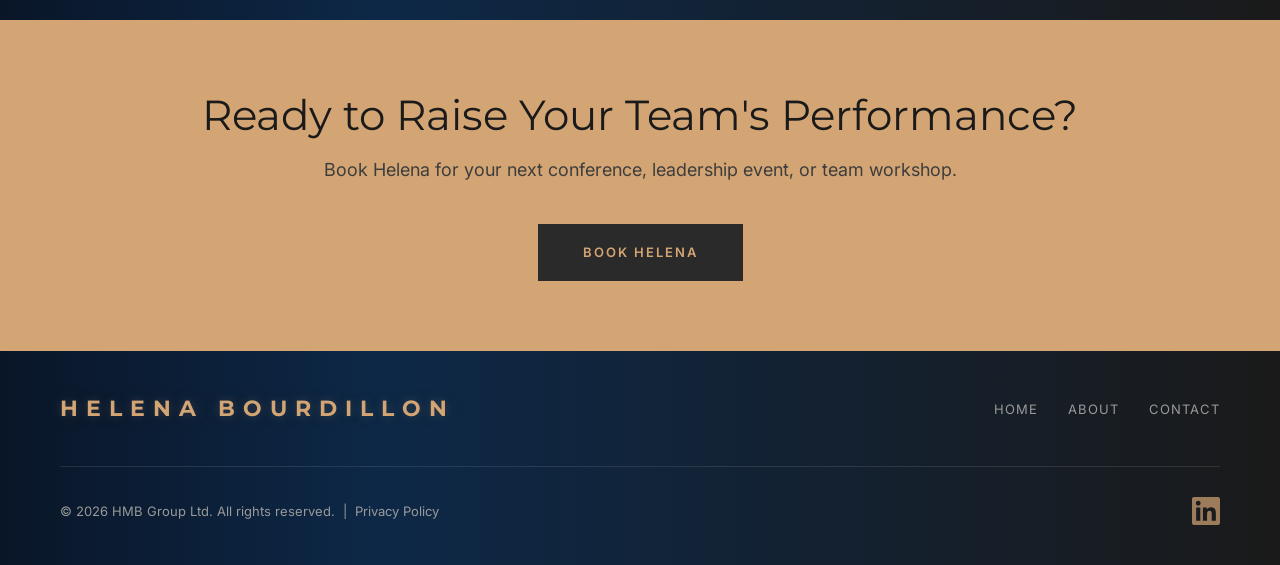
==== commit 9cc1cba5: "Add link to ACC Europe logo Co-Authored-By: Claude Sonnet 4.6 <noreply@anthropic.com>" ====
--- a/index.html
+++ b/index.html
@@ -118,7 +118,7 @@
         <div class="logos-label">Trusted By Leading Organisations</div>
         <div class="logos-grid">
             <div class="logos-row">
-                <img src="images/logos/acc-europe-logo.webp" alt="ACC Europe" class="client-logo" style="height: 50px; max-width: 200px;" width="702" height="226" loading="lazy">
+                <a href="https://www.acc.com/chapters-networks/chapters/europe" target="_blank" rel="noopener"><img src="images/logos/acc-europe-logo.webp" alt="ACC Europe" class="client-logo" style="height: 50px; max-width: 200px;" width="702" height="226" loading="lazy"></a>
                 <img src="images/logos/isma-logo-white.webp" alt="ISMA" class="client-logo" style="height: 44px;" width="200" height="75" loading="lazy">
                 <a href="https://www.kamwell.com/" target="_blank" rel="noopener"><img src="images/logos/kamwell-logo.webp" alt="Kamwell" class="client-logo" style="height: 58px;" width="200" height="112" loading="lazy"></a>
                 <img src="images/logos/mad-world-summit-logo-white.webp" alt="MAD World Summit" class="client-logo" style="height: 55px; max-width: 220px;" width="200" height="125" loading="lazy">
--- a/css/styles.css
+++ b/css/styles.css
@@ -334,7 +334,7 @@
     display: flex;
     justify-content: center;
     align-items: center;
-    gap: 40px 60px;
+    gap: 40px 90px;
     flex-wrap: wrap;
 }
 
